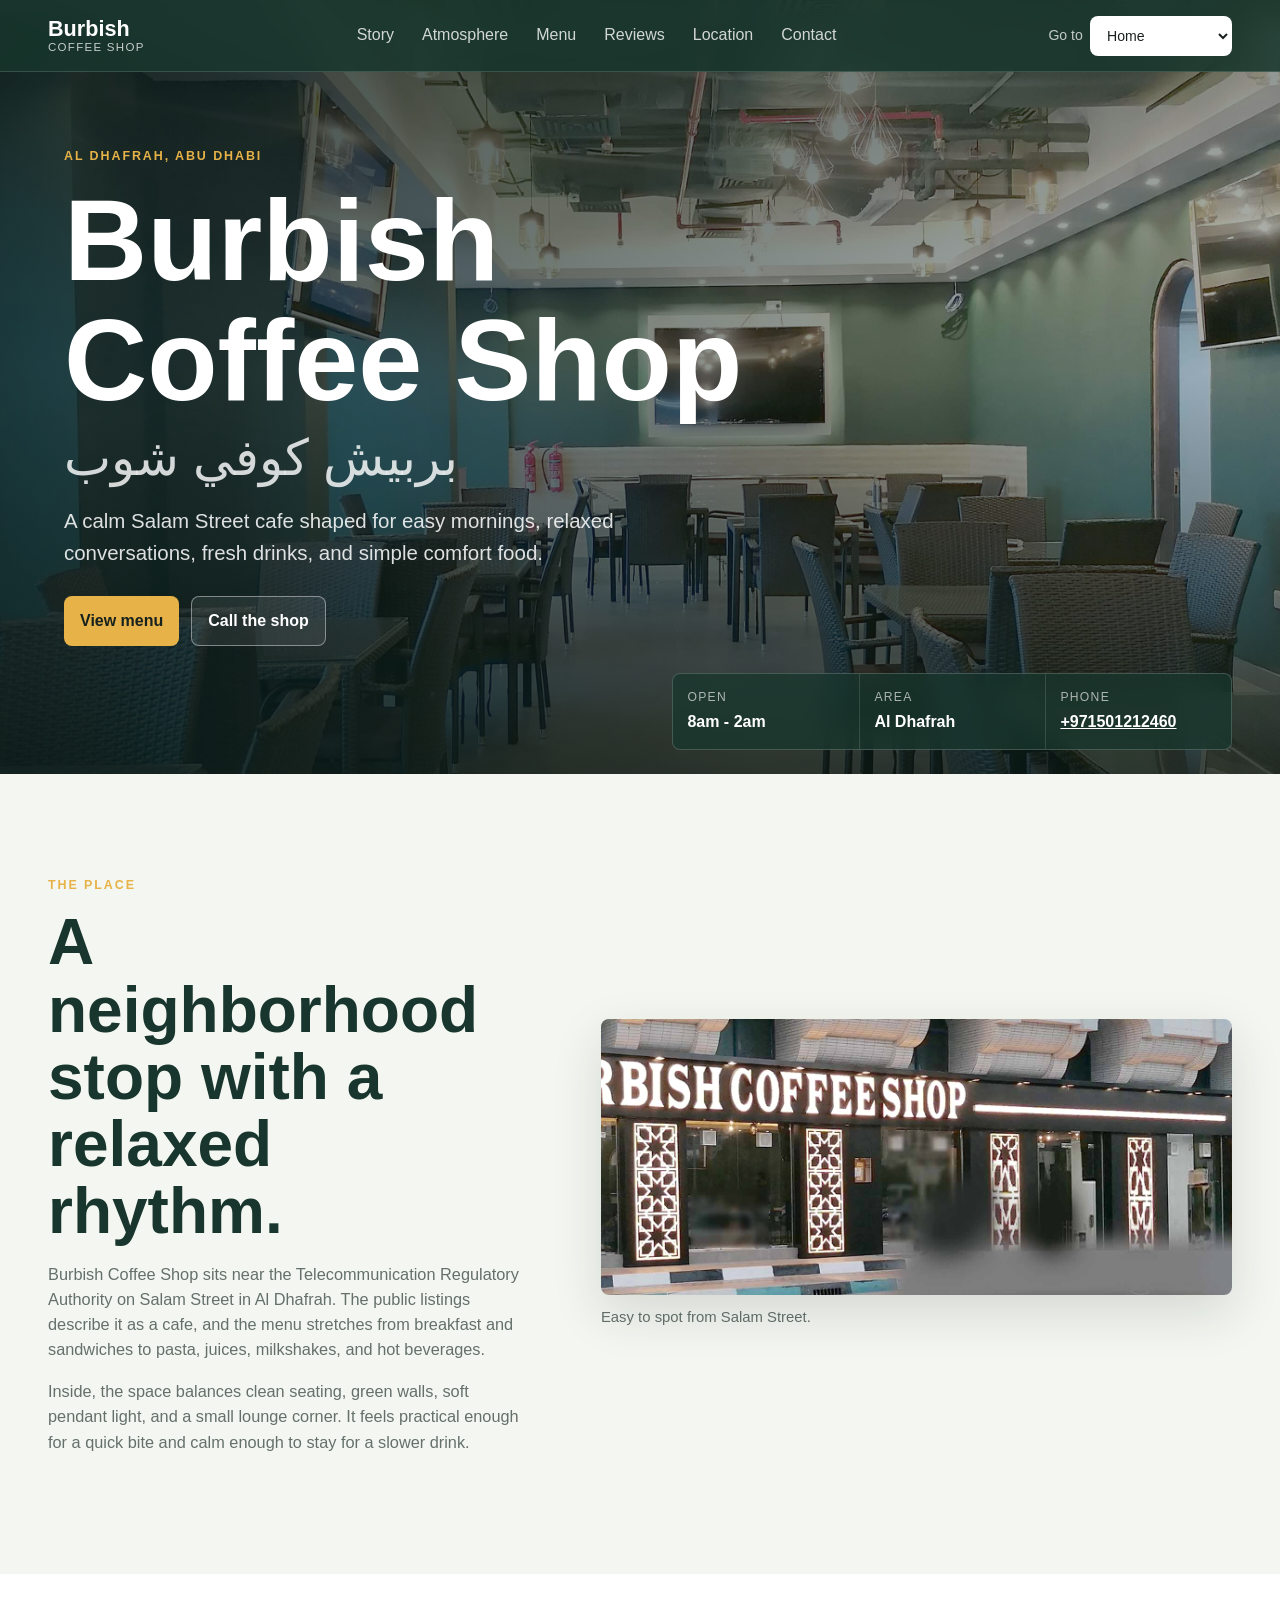
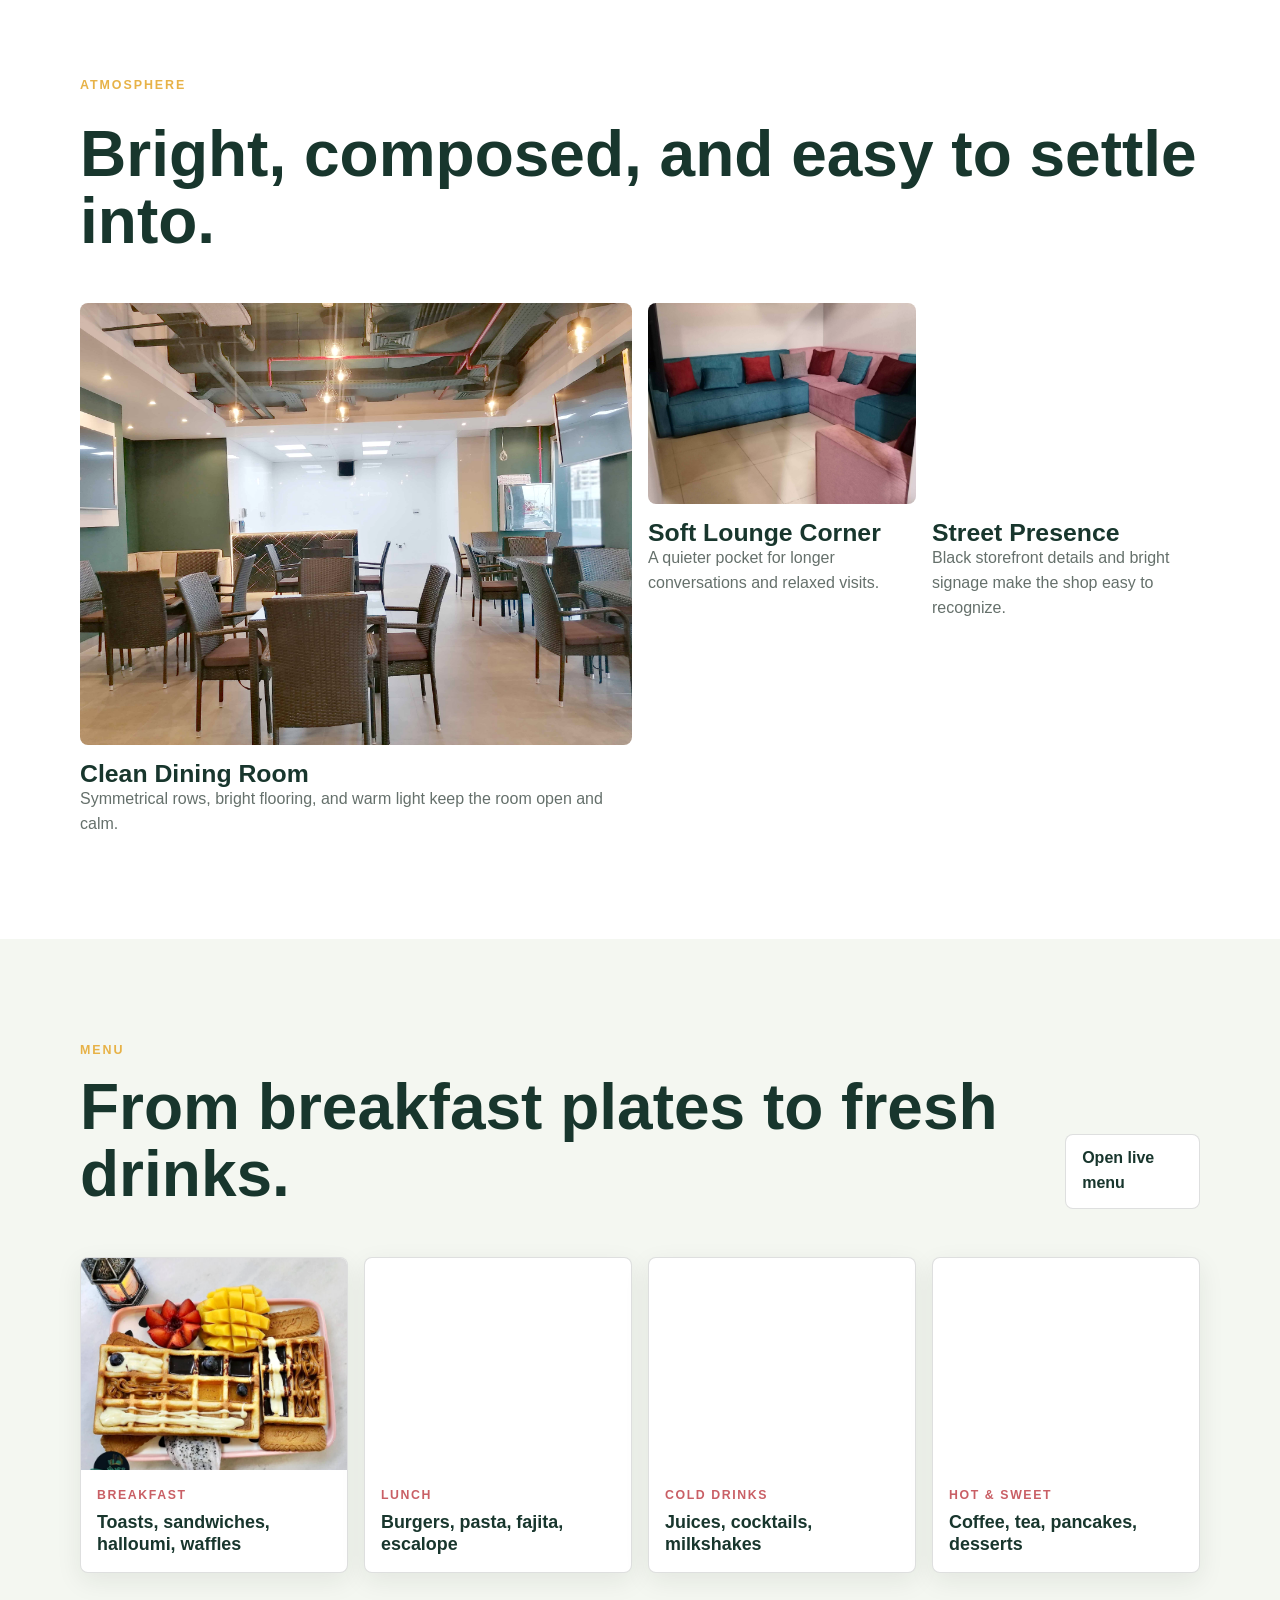
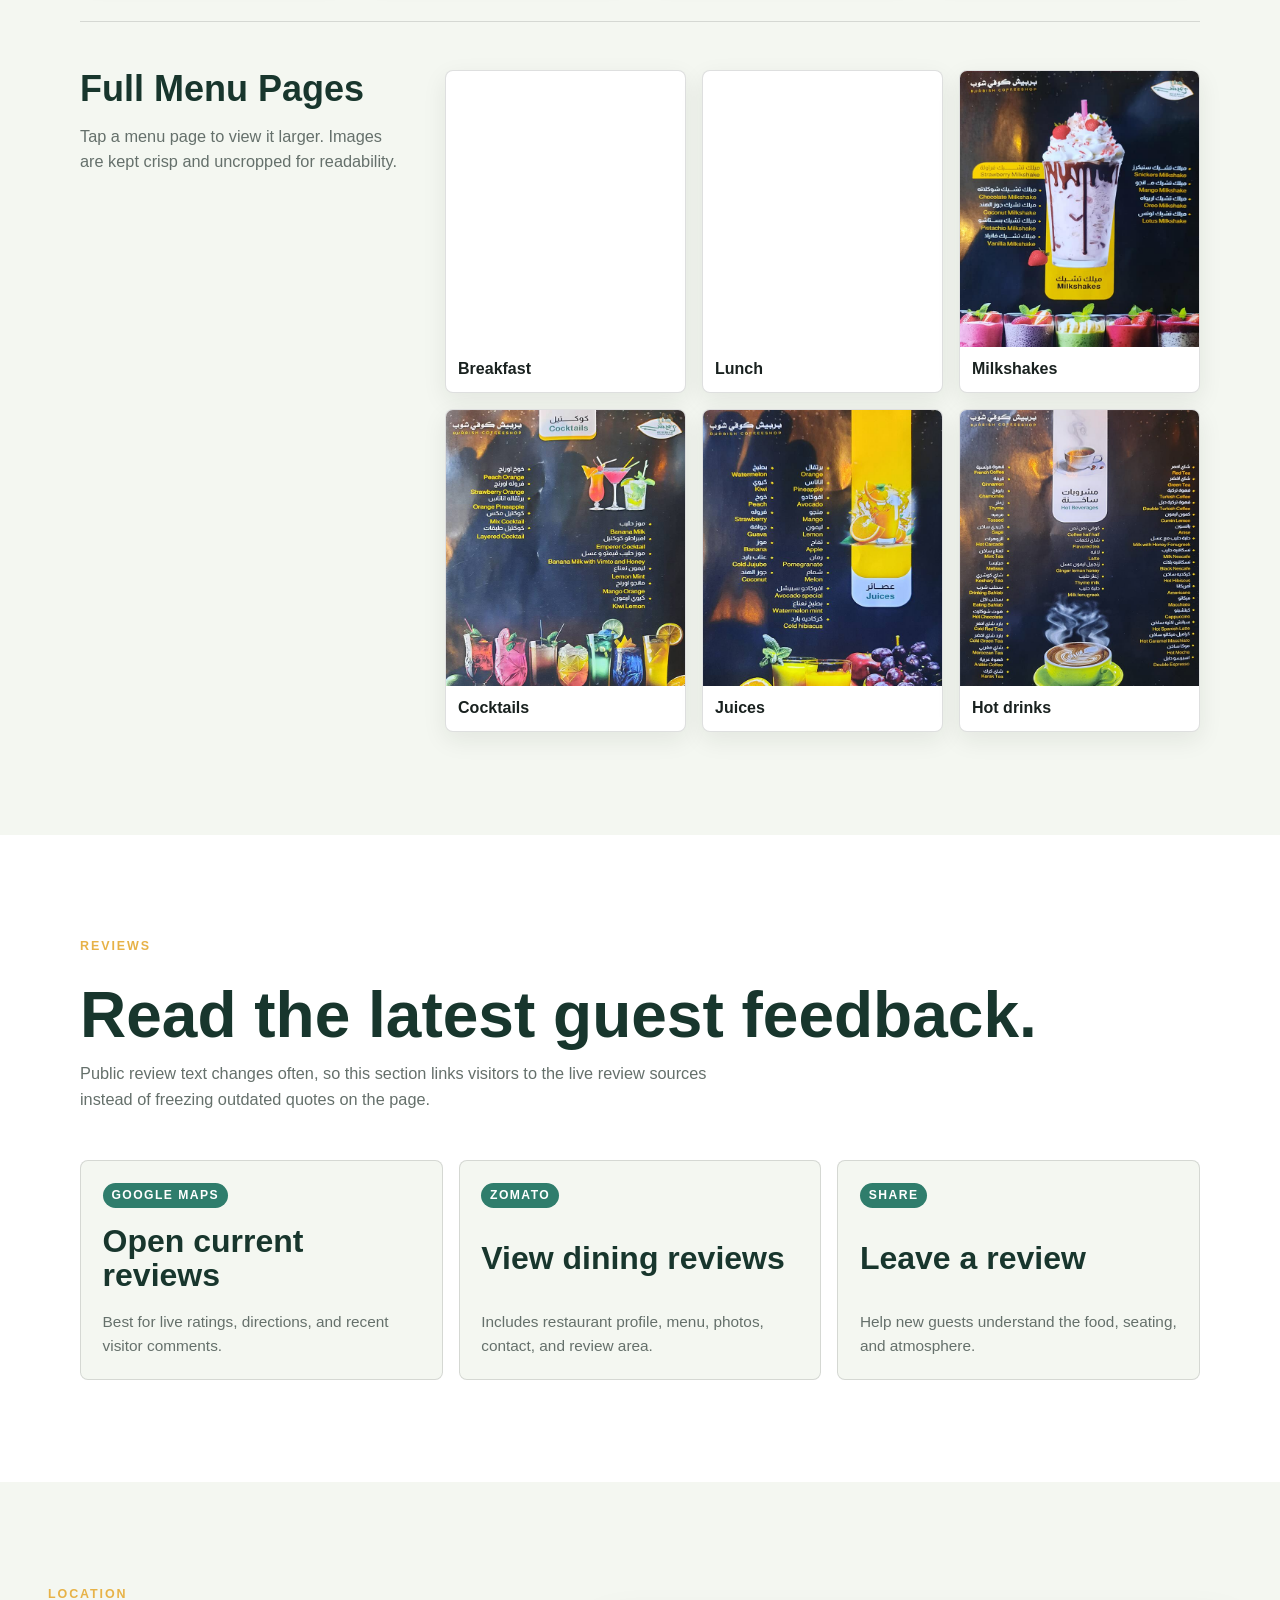
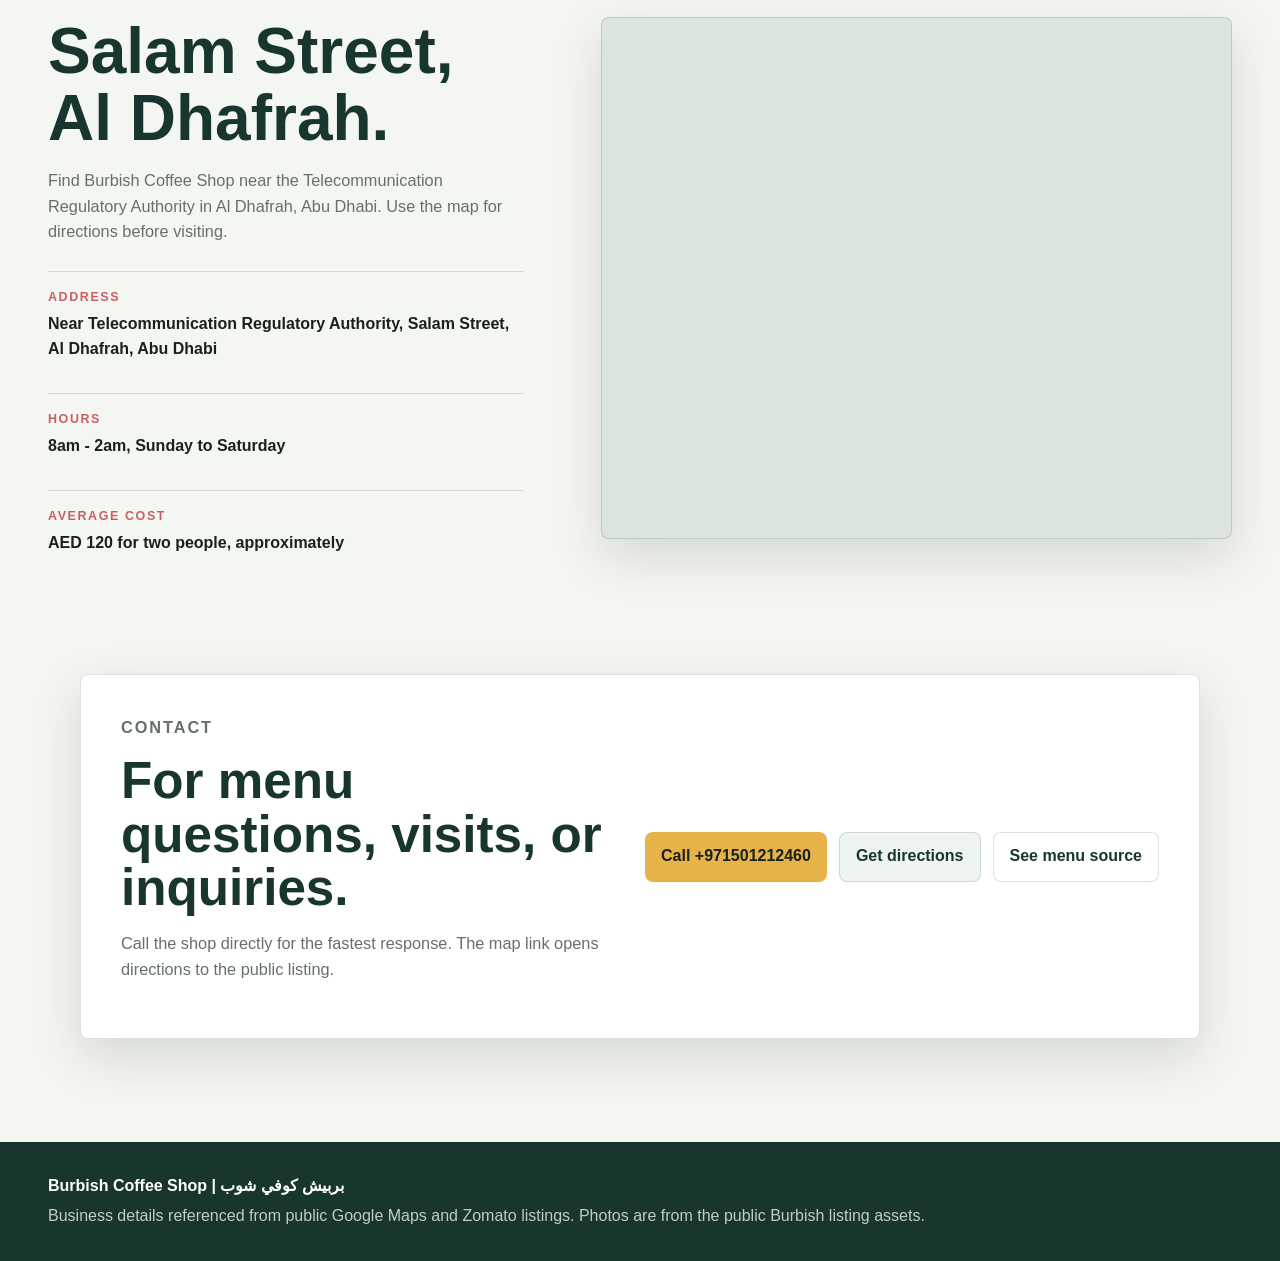
==== index.html @ aec307bf "test1" ====
<!doctype html>
<html lang="en">
  <head>
    <meta charset="utf-8">
    <meta name="viewport" content="width=device-width, initial-scale=1">
    <title>Burbish Coffee Shop | بربيش كوفي شوب</title>
    <meta
      name="description"
      content="Burbish Coffee Shop in Al Dhafrah, Abu Dhabi: calm seating, breakfast, lunch, fresh juices, milkshakes, hot drinks, location, contact, and full menu."
    >
    <meta name="theme-color" content="#18362d">
    <link rel="stylesheet" href="styles.css">
    <script defer src="script.js"></script>
    <script type="application/ld+json">
      {
        "@context": "https://schema.org",
        "@type": "Restaurant",
        "name": "Burbish Coffee Shop",
        "alternateName": "بربيش كوفي شوب",
        "telephone": "+971501212460",
        "address": {
          "@type": "PostalAddress",
          "streetAddress": "Near Telecommunication Regulatory Authority, Salam Street, Al Dhafrah",
          "addressLocality": "Abu Dhabi",
          "addressCountry": "AE"
        },
        "geo": {
          "@type": "GeoCoordinates",
          "latitude": 24.4849389,
          "longitude": 54.3823427
        },
        "servesCuisine": ["Cafe", "Breakfast", "Sandwiches", "Hot beverages", "Juices"],
        "openingHours": "Mo-Su 08:00-02:00",
        "priceRange": "AED 120 for two people"
      }
    </script>
  </head>
  <body>
    <a class="skip-link" href="#main">Skip to content</a>

    <nav class="site-nav" aria-label="Primary navigation">
      <a class="brand-mark" href="#home" aria-label="Burbish Coffee Shop home">
        <span>Burbish</span>
        <small>Coffee Shop</small>
      </a>

      <div class="nav-links" aria-label="Section links">
        <a href="#story">Story</a>
        <a href="#atmosphere">Atmosphere</a>
        <a href="#menu">Menu</a>
        <a href="#reviews">Reviews</a>
        <a href="#location">Location</a>
        <a href="#contact">Contact</a>
      </div>

      <label class="jump-control">
        <span>Go to</span>
        <select id="sectionSelect" aria-label="Jump to website section">
          <option value="#home">Home</option>
          <option value="#story">Story</option>
          <option value="#atmosphere">Atmosphere</option>
          <option value="#menu">Menu</option>
          <option value="#reviews">Reviews</option>
          <option value="#location">Location</option>
          <option value="#contact">Contact</option>
        </select>
      </label>
    </nav>

    <header class="hero section" id="home">
      <img
        class="hero-image"
        src="assets/images/gallery-01.jpg"
        alt="Burbish Coffee Shop dining room with green walls, warm lights, and neatly arranged seating"
      >
      <div class="hero-shade" aria-hidden="true"></div>
      <div class="hero-content">
        <p class="eyebrow">Al Dhafrah, Abu Dhabi</p>
        <h1>Burbish Coffee Shop <span>بربيش كوفي شوب</span></h1>
        <p>
          A calm Salam Street cafe shaped for easy mornings, relaxed conversations,
          fresh drinks, and simple comfort food.
        </p>
        <div class="hero-actions">
          <a class="button primary" href="#menu">View menu</a>
          <a class="button secondary" href="tel:+971501212460">Call the shop</a>
        </div>
      </div>
      <dl class="hero-facts" aria-label="Quick business details">
        <div>
          <dt>Open</dt>
          <dd>8am - 2am</dd>
        </div>
        <div>
          <dt>Area</dt>
          <dd>Al Dhafrah</dd>
        </div>
        <div>
          <dt>Phone</dt>
          <dd><a href="tel:+971501212460">+971501212460</a></dd>
        </div>
      </dl>
    </header>

    <main id="main">
      <section class="section story-section" id="story">
        <div class="section-copy">
          <p class="eyebrow">The Place</p>
          <h2>A neighborhood stop with a relaxed rhythm.</h2>
          <p>
            Burbish Coffee Shop sits near the Telecommunication Regulatory Authority
            on Salam Street in Al Dhafrah. The public listings describe it as a cafe,
            and the menu stretches from breakfast and sandwiches to pasta, juices,
            milkshakes, and hot beverages.
          </p>
          <p>
            Inside, the space balances clean seating, green walls, soft pendant light,
            and a small lounge corner. It feels practical enough for a quick bite and
            calm enough to stay for a slower drink.
          </p>
        </div>
        <figure class="feature-photo">
          <img
            src="assets/images/gallery-09.jpg"
            alt="Exterior signage for Burbish Coffee Shop in Abu Dhabi"
            loading="lazy"
            decoding="async"
          >
          <figcaption>Easy to spot from Salam Street.</figcaption>
        </figure>
      </section>

      <section class="section atmosphere-section" id="atmosphere">
        <div class="section-intro">
          <p class="eyebrow">Atmosphere</p>
          <h2>Bright, composed, and easy to settle into.</h2>
        </div>

        <div class="atmosphere-grid">
          <article class="atmosphere-tile large">
            <img
              src="assets/images/gallery-03.jpg"
              alt="Wide interior view of Burbish Coffee Shop seating and pendant lighting"
              loading="lazy"
              decoding="async"
            >
            <div>
              <h3>Clean Dining Room</h3>
              <p>Symmetrical rows, bright flooring, and warm light keep the room open and calm.</p>
            </div>
          </article>
          <article class="atmosphere-tile">
            <img
              src="assets/images/gallery-04.jpg"
              alt="Colorful lounge seating at Burbish Coffee Shop"
              loading="lazy"
              decoding="async"
            >
            <div>
              <h3>Soft Lounge Corner</h3>
              <p>A quieter pocket for longer conversations and relaxed visits.</p>
            </div>
          </article>
          <article class="atmosphere-tile">
            <img
              src="assets/images/gallery-10.jpg"
              alt="Burbish Coffee Shop exterior during the day"
              loading="lazy"
              decoding="async"
            >
            <div>
              <h3>Street Presence</h3>
              <p>Black storefront details and bright signage make the shop easy to recognize.</p>
            </div>
          </article>
        </div>
      </section>

      <section class="section menu-section" id="menu">
        <div class="section-intro menu-intro">
          <div>
            <p class="eyebrow">Menu</p>
            <h2>From breakfast plates to fresh drinks.</h2>
          </div>
          <a class="text-link" href="https://www.zomato.com/abudhabi/burbish-coffee-shop-al-dhafrah/menu" target="_blank" rel="noreferrer">
            Open live menu
          </a>
        </div>

        <div class="menu-categories">
          <article class="menu-card">
            <img src="assets/images/gallery-05.jpg" alt="Waffle plate with fruit and sauces" loading="lazy" decoding="async">
            <div>
              <p class="menu-label">Breakfast</p>
              <h3>Toasts, sandwiches, halloumi, waffles</h3>
            </div>
          </article>
          <article class="menu-card">
            <img src="assets/images/gallery-02.jpg" alt="Hot skillet meal served with bread" loading="lazy" decoding="async">
            <div>
              <p class="menu-label">Lunch</p>
              <h3>Burgers, pasta, fajita, escalope</h3>
            </div>
          </article>
          <article class="menu-card">
            <img src="assets/images/gallery-07.jpg" alt="Colorful fruit cocktails with mint and lime" loading="lazy" decoding="async">
            <div>
              <p class="menu-label">Cold Drinks</p>
              <h3>Juices, cocktails, milkshakes</h3>
            </div>
          </article>
          <article class="menu-card">
            <img src="assets/images/gallery-06.jpg" alt="Passion fruit drink with ice" loading="lazy" decoding="async">
            <div>
              <p class="menu-label">Hot & Sweet</p>
              <h3>Coffee, tea, pancakes, desserts</h3>
            </div>
          </article>
        </div>

        <div class="full-menu">
          <div class="full-menu-copy">
            <h3>Full Menu Pages</h3>
            <p>Tap a menu page to view it larger. Images are kept crisp and uncropped for readability.</p>
          </div>
          <div class="menu-page-grid" aria-label="Full menu image pages">
            <button class="menu-page" type="button" data-menu-image="assets/images/menu-01.jpg" data-menu-title="Breakfast menu">
              <img src="assets/images/menu-01.jpg" alt="Burbish breakfast menu page" loading="lazy" decoding="async">
              <span>Breakfast</span>
            </button>
            <button class="menu-page" type="button" data-menu-image="assets/images/menu-02.jpg" data-menu-title="Lunch menu">
              <img src="assets/images/menu-02.jpg" alt="Burbish lunch menu page" loading="lazy" decoding="async">
              <span>Lunch</span>
            </button>
            <button class="menu-page" type="button" data-menu-image="assets/images/menu-03.jpg" data-menu-title="Milkshakes menu">
              <img src="assets/images/menu-03.jpg" alt="Burbish milkshakes menu page" loading="lazy" decoding="async">
              <span>Milkshakes</span>
            </button>
            <button class="menu-page" type="button" data-menu-image="assets/images/menu-04.jpg" data-menu-title="Cocktails menu">
              <img src="assets/images/menu-04.jpg" alt="Burbish cocktails menu page" loading="lazy" decoding="async">
              <span>Cocktails</span>
            </button>
            <button class="menu-page" type="button" data-menu-image="assets/images/menu-05.jpg" data-menu-title="Juices menu">
              <img src="assets/images/menu-05.jpg" alt="Burbish juices menu page" loading="lazy" decoding="async">
              <span>Juices</span>
            </button>
            <button class="menu-page" type="button" data-menu-image="assets/images/menu-06.jpg" data-menu-title="Hot beverages menu">
              <img src="assets/images/menu-06.jpg" alt="Burbish hot beverages menu page" loading="lazy" decoding="async">
              <span>Hot drinks</span>
            </button>
          </div>
        </div>
      </section>

      <section class="section reviews-section" id="reviews">
        <div class="section-intro">
          <p class="eyebrow">Reviews</p>
          <h2>Read the latest guest feedback.</h2>
          <p>
            Public review text changes often, so this section links visitors to the live
            review sources instead of freezing outdated quotes on the page.
          </p>
        </div>
        <div class="review-grid">
          <a class="review-card" href="https://www.google.com/maps/place/Burbish+coffee+shop+%D8%A8%D8%B1%D8%A8%D9%8A%D8%B4+%D9%83%D9%88%D9%81%D9%8A+%D8%B4%D9%88%D8%A8/@24.4850155,54.3824522,17z/data=!4m15!1m8!3m7!1s0x3e5e67e303123edb:0x273dbb9c3ecbc24f!2zQnVyYmlzaCBjb2ZmZWUgc2hvcCDYqNix2KjZiti0INmD2YjZgdmKINi02YjYqA!8m2!3d24.4849389!4d54.3823427!10e5!16s%2Fg%2F11sbr35pnj!3m5!1s0x3e5e67e303123edb:0x273dbb9c3ecbc24f!8m2!3d24.4849389!4d54.3823427!16s%2Fg%2F11sbr35pnj?entry=ttu" target="_blank" rel="noreferrer">
            <span>Google Maps</span>
            <strong>Open current reviews</strong>
            <small>Best for live ratings, directions, and recent visitor comments.</small>
          </a>
          <a class="review-card" href="https://www.zomato.com/abudhabi/burbish-coffee-shop-al-dhafrah/reviews" target="_blank" rel="noreferrer">
            <span>Zomato</span>
            <strong>View dining reviews</strong>
            <small>Includes restaurant profile, menu, photos, contact, and review area.</small>
          </a>
          <a class="review-card" href="https://www.google.com/maps/search/?api=1&amp;query=24.4849389,54.3823427" target="_blank" rel="noreferrer">
            <span>Share</span>
            <strong>Leave a review</strong>
            <small>Help new guests understand the food, seating, and atmosphere.</small>
          </a>
        </div>
      </section>

      <section class="section location-section" id="location">
        <div class="section-copy">
          <p class="eyebrow">Location</p>
          <h2>Salam Street, Al Dhafrah.</h2>
          <p>
            Find Burbish Coffee Shop near the Telecommunication Regulatory Authority
            in Al Dhafrah, Abu Dhabi. Use the map for directions before visiting.
          </p>
          <dl class="info-list">
            <div>
              <dt>Address</dt>
              <dd>Near Telecommunication Regulatory Authority, Salam Street, Al Dhafrah, Abu Dhabi</dd>
            </div>
            <div>
              <dt>Hours</dt>
              <dd>8am - 2am, Sunday to Saturday</dd>
            </div>
            <div>
              <dt>Average cost</dt>
              <dd>AED 120 for two people, approximately</dd>
            </div>
          </dl>
        </div>
        <div class="map-wrap">
          <iframe
            title="Map to Burbish Coffee Shop"
            loading="lazy"
            referrerpolicy="no-referrer-when-downgrade"
            src="https://www.google.com/maps?q=24.4849389,54.3823427&amp;z=17&amp;output=embed">
          </iframe>
        </div>
      </section>

      <section class="section contact-section" id="contact">
        <div class="contact-panel">
          <div>
            <p class="eyebrow">Contact</p>
            <h2>For menu questions, visits, or inquiries.</h2>
            <p>
              Call the shop directly for the fastest response. The map link opens
              directions to the public listing.
            </p>
          </div>
          <div class="contact-actions" aria-label="Contact actions">
            <a class="button primary" href="tel:+971501212460">Call +971501212460</a>
            <a class="button secondary" href="https://www.google.com/maps/search/?api=1&amp;query=24.4849389,54.3823427" target="_blank" rel="noreferrer">Get directions</a>
            <a class="button ghost" href="https://www.zomato.com/abudhabi/burbish-coffee-shop-al-dhafrah/menu" target="_blank" rel="noreferrer">See menu source</a>
          </div>
        </div>
      </section>
    </main>

    <footer class="site-footer">
      <p>Burbish Coffee Shop | بربيش كوفي شوب</p>
      <p>
        Business details referenced from public Google Maps and Zomato listings.
        Photos are from the public Burbish listing assets.
      </p>
    </footer>

    <dialog class="menu-dialog" id="menuDialog" aria-labelledby="menuDialogTitle">
      <div class="dialog-toolbar">
        <h2 id="menuDialogTitle">Menu page</h2>
        <button class="dialog-close" type="button" aria-label="Close menu viewer">Close</button>
      </div>
      <img id="dialogImage" src="" alt="">
    </dialog>
  </body>
</html>
---- styles.css ----
:root {
  --ink: #19211f;
  --muted: #65706b;
  --paper: #f4f7f1;
  --surface: #ffffff;
  --deep-green: #18362d;
  --leaf: #2f7d6c;
  --rose: #c95f65;
  --gold: #e7b247;
  --line: rgba(25, 33, 31, 0.14);
  --shadow: 0 18px 50px rgba(25, 33, 31, 0.14);
  --radius: 8px;
}

* {
  box-sizing: border-box;
}

html {
  scroll-behavior: smooth;
}

body {
  margin: 0;
  color: var(--ink);
  background: var(--paper);
  font-family: "Segoe UI", Arial, sans-serif;
  line-height: 1.55;
}

img {
  display: block;
  max-width: 100%;
}

a {
  color: inherit;
}

button,
select {
  font: inherit;
}

.skip-link {
  position: fixed;
  top: 0.75rem;
  left: 0.75rem;
  z-index: 50;
  transform: translateY(-160%);
  background: var(--surface);
  color: var(--ink);
  padding: 0.55rem 0.85rem;
  border: 1px solid var(--line);
  border-radius: var(--radius);
}

.skip-link:focus {
  transform: translateY(0);
}

.site-nav {
  position: fixed;
  inset: 0 0 auto 0;
  z-index: 30;
  min-height: 72px;
  display: grid;
  grid-template-columns: auto 1fr auto;
  gap: 1rem;
  align-items: center;
  padding: 0.75rem clamp(1rem, 4vw, 3rem);
  color: #fff;
  background: rgba(24, 54, 45, 0.86);
  border-bottom: 1px solid rgba(255, 255, 255, 0.14);
  backdrop-filter: blur(14px);
}

.brand-mark {
  display: inline-grid;
  gap: 0;
  text-decoration: none;
  line-height: 1;
}

.brand-mark span {
  font-size: clamp(1.05rem, 2vw, 1.35rem);
  font-weight: 750;
  letter-spacing: 0;
}

.brand-mark small {
  margin-top: 0.18rem;
  color: rgba(255, 255, 255, 0.76);
  font-size: 0.72rem;
  text-transform: uppercase;
  letter-spacing: 0.08rem;
}

.nav-links {
  justify-self: center;
  display: flex;
  flex-wrap: wrap;
  justify-content: center;
  gap: 0.25rem;
}

.nav-links a {
  min-height: 40px;
  display: inline-flex;
  align-items: center;
  padding: 0 0.75rem;
  border-radius: var(--radius);
  color: rgba(255, 255, 255, 0.8);
  text-decoration: none;
}

.nav-links a:hover,
.nav-links a.is-active {
  color: #fff;
  background: rgba(255, 255, 255, 0.12);
}

.jump-control {
  display: inline-flex;
  align-items: center;
  gap: 0.45rem;
  color: rgba(255, 255, 255, 0.74);
  font-size: 0.88rem;
}

.jump-control select {
  min-height: 40px;
  max-width: 11rem;
  color: var(--ink);
  background: #fff;
  border: 1px solid rgba(255, 255, 255, 0.28);
  border-radius: var(--radius);
  padding: 0 2rem 0 0.75rem;
}

.section {
  scroll-margin-top: 84px;
}

.hero {
  position: relative;
  min-height: min(840px, 86svh);
  display: grid;
  align-items: end;
  overflow: hidden;
  color: #fff;
  background: var(--deep-green);
}

.hero-image {
  position: absolute;
  inset: 0;
  width: 100%;
  height: 100%;
  object-fit: cover;
  object-position: center 45%;
  filter: saturate(1.04) contrast(1.03);
}

.hero-shade {
  position: absolute;
  inset: 0;
  background:
    linear-gradient(90deg, rgba(10, 25, 21, 0.76) 0%, rgba(10, 25, 21, 0.46) 48%, rgba(10, 25, 21, 0.18) 100%),
    linear-gradient(180deg, rgba(10, 25, 21, 0.38) 0%, rgba(10, 25, 21, 0.1) 48%, rgba(10, 25, 21, 0.72) 100%);
}

.hero-content {
  position: relative;
  width: min(820px, 92vw);
  padding: 8rem clamp(1rem, 5vw, 4rem) 8rem;
}

.eyebrow {
  margin: 0 0 0.85rem;
  color: var(--gold);
  font-size: 0.78rem;
  font-weight: 750;
  text-transform: uppercase;
  letter-spacing: 0.12rem;
}

.hero h1,
.section h2,
.section h3,
.menu-dialog h2 {
  margin: 0;
  line-height: 1.05;
  letter-spacing: 0;
}

.hero h1 {
  max-width: 760px;
  font-size: clamp(3.2rem, 9vw, 7.6rem);
  font-weight: 800;
}

.hero h1 span {
  display: block;
  margin-top: 0.65rem;
  color: rgba(255, 255, 255, 0.82);
  font-size: clamp(1.55rem, 4.5vw, 3.1rem);
  font-weight: 500;
}

.hero-content > p:not(.eyebrow) {
  max-width: 600px;
  margin: 1.35rem 0 0;
  color: rgba(255, 255, 255, 0.86);
  font-size: clamp(1.05rem, 2vw, 1.28rem);
}

.hero-actions,
.contact-actions {
  display: flex;
  flex-wrap: wrap;
  gap: 0.75rem;
  margin-top: 1.7rem;
}

.button,
.text-link {
  min-height: 44px;
  display: inline-flex;
  align-items: center;
  justify-content: center;
  border-radius: var(--radius);
  padding: 0.72rem 1rem;
  text-decoration: none;
  font-weight: 750;
}

.button.primary {
  color: #17211d;
  background: var(--gold);
}

.button.secondary {
  color: #fff;
  border: 1px solid rgba(255, 255, 255, 0.42);
  background: rgba(255, 255, 255, 0.08);
}

.button.ghost {
  color: var(--deep-green);
  border: 1px solid var(--line);
  background: #fff;
}

.text-link {
  color: var(--deep-green);
  border: 1px solid var(--line);
  background: var(--surface);
}

.button:hover,
.text-link:hover,
.menu-page:hover,
.review-card:hover {
  transform: translateY(-1px);
}

.hero-facts {
  position: absolute;
  right: clamp(1rem, 4vw, 3rem);
  bottom: 1.5rem;
  display: grid;
  grid-template-columns: repeat(3, minmax(0, 1fr));
  width: min(560px, calc(100vw - 2rem));
  margin: 0;
  overflow: hidden;
  border: 1px solid rgba(255, 255, 255, 0.18);
  border-radius: var(--radius);
  background: rgba(24, 54, 45, 0.74);
  backdrop-filter: blur(12px);
}

.hero-facts div {
  min-width: 0;
  padding: 0.9rem;
  border-left: 1px solid rgba(255, 255, 255, 0.13);
}

.hero-facts div:first-child {
  border-left: 0;
}

.hero-facts dt {
  color: rgba(255, 255, 255, 0.64);
  font-size: 0.76rem;
  text-transform: uppercase;
  letter-spacing: 0.08rem;
}

.hero-facts dd {
  margin: 0.18rem 0 0;
  overflow-wrap: anywhere;
  font-weight: 750;
}

main {
  overflow: hidden;
}

.story-section,
.location-section,
.contact-section,
.atmosphere-section,
.menu-section,
.reviews-section {
  padding: clamp(4.5rem, 8vw, 7rem) clamp(1rem, 4vw, 3rem);
}

.story-section,
.location-section {
  display: grid;
  grid-template-columns: minmax(0, 0.86fr) minmax(320px, 1.14fr);
  gap: clamp(2rem, 6vw, 5.5rem);
  align-items: center;
}

.section-copy {
  max-width: 640px;
}

.section h2 {
  color: var(--deep-green);
  font-size: clamp(2.25rem, 5vw, 4.5rem);
  font-weight: 780;
}

.section h3 {
  color: var(--deep-green);
  font-size: clamp(1.15rem, 2.4vw, 1.55rem);
}

.section-copy p:not(.eyebrow),
.section-intro p:not(.eyebrow),
.full-menu-copy p,
.contact-panel p {
  color: var(--muted);
  font-size: 1.02rem;
}

.feature-photo {
  margin: 0;
}

.feature-photo img,
.atmosphere-tile img,
.menu-card img {
  width: 100%;
  border-radius: var(--radius);
  object-fit: cover;
  filter: saturate(1.03) contrast(1.03);
}

.feature-photo img {
  aspect-ratio: 16 / 7;
  box-shadow: var(--shadow);
}

.feature-photo figcaption {
  margin-top: 0.7rem;
  color: var(--muted);
  font-size: 0.93rem;
}

.atmosphere-section,
.reviews-section {
  background: #fff;
}

.section-intro,
.menu-intro {
  width: min(1120px, 100%);
  margin: 0 auto clamp(2rem, 4vw, 3rem);
}

.section-intro {
  display: grid;
  gap: 0.75rem;
}

.section-intro p:not(.eyebrow) {
  max-width: 680px;
  margin: 0;
}

.menu-intro {
  display: flex;
  align-items: end;
  justify-content: space-between;
  gap: 1rem;
}

.atmosphere-grid {
  width: min(1120px, 100%);
  margin: 0 auto;
  display: grid;
  grid-template-columns: repeat(4, minmax(0, 1fr));
  gap: 1rem;
}

.atmosphere-tile {
  min-height: 100%;
  display: grid;
  gap: 1rem;
  align-content: start;
}

.atmosphere-tile.large {
  grid-column: span 2;
  grid-row: span 2;
}

.atmosphere-tile img {
  aspect-ratio: 4 / 3;
}

.atmosphere-tile.large img {
  aspect-ratio: 4 / 3.2;
}

.atmosphere-tile p,
.menu-card p,
.menu-card h3,
.review-card small {
  margin: 0;
}

.atmosphere-tile p {
  color: var(--muted);
}

.menu-categories,
.full-menu,
.review-grid {
  width: min(1120px, 100%);
  margin: 0 auto;
}

.menu-categories {
  display: grid;
  grid-template-columns: repeat(4, minmax(0, 1fr));
  gap: 1rem;
}

.menu-card {
  min-width: 0;
  background: #fff;
  border: 1px solid var(--line);
  border-radius: var(--radius);
  overflow: hidden;
  box-shadow: 0 8px 26px rgba(25, 33, 31, 0.08);
}

.menu-card img {
  aspect-ratio: 5 / 4;
  border-radius: 0;
}

.menu-card div {
  padding: 1rem;
}

.menu-label {
  color: var(--rose);
  font-size: 0.77rem;
  font-weight: 800;
  text-transform: uppercase;
  letter-spacing: 0.1rem;
}

.menu-card h3 {
  margin-top: 0.35rem;
  font-size: 1.12rem;
  line-height: 1.25;
}

.full-menu {
  display: grid;
  grid-template-columns: 0.42fr 1fr;
  gap: clamp(1.5rem, 4vw, 3rem);
  align-items: start;
  margin-top: clamp(2rem, 4vw, 3rem);
  padding-top: clamp(2rem, 4vw, 3rem);
  border-top: 1px solid var(--line);
}

.full-menu-copy {
  position: sticky;
  top: 96px;
}

.full-menu-copy h3 {
  font-size: clamp(1.65rem, 3vw, 2.25rem);
}

.menu-page-grid {
  display: grid;
  grid-template-columns: repeat(3, minmax(0, 1fr));
  gap: 1rem;
}

.menu-page {
  width: 100%;
  min-width: 0;
  padding: 0;
  overflow: hidden;
  color: var(--ink);
  text-align: left;
  cursor: pointer;
  background: #fff;
  border: 1px solid var(--line);
  border-radius: var(--radius);
  box-shadow: 0 8px 24px rgba(25, 33, 31, 0.08);
  transition: transform 180ms ease, box-shadow 180ms ease;
}

.menu-page img {
  width: 100%;
  aspect-ratio: 13 / 15;
  object-fit: cover;
  object-position: top;
}

.menu-page span {
  display: block;
  padding: 0.65rem 0.75rem;
  font-weight: 750;
}

.review-grid {
  display: grid;
  grid-template-columns: repeat(3, minmax(0, 1fr));
  gap: 1rem;
}

.review-card {
  min-height: 220px;
  display: grid;
  align-content: space-between;
  gap: 1rem;
  padding: 1.35rem;
  color: var(--ink);
  text-decoration: none;
  background: var(--paper);
  border: 1px solid var(--line);
  border-radius: var(--radius);
  transition: transform 180ms ease, box-shadow 180ms ease;
}

.review-card span {
  width: fit-content;
  padding: 0.22rem 0.55rem;
  color: #fff;
  font-size: 0.76rem;
  font-weight: 800;
  text-transform: uppercase;
  letter-spacing: 0.09rem;
  background: var(--leaf);
  border-radius: 999px;
}

.review-card strong {
  display: block;
  color: var(--deep-green);
  font-size: clamp(1.35rem, 2.6vw, 2rem);
  line-height: 1.05;
}

.review-card small {
  color: var(--muted);
  font-size: 0.96rem;
}

.info-list {
  display: grid;
  gap: 1rem;
  margin: 1.7rem 0 0;
}

.info-list div {
  padding: 1rem 0;
  border-top: 1px solid var(--line);
}

.info-list dt {
  color: var(--rose);
  font-size: 0.78rem;
  font-weight: 800;
  text-transform: uppercase;
  letter-spacing: 0.1rem;
}

.info-list dd {
  margin: 0.25rem 0 0;
  color: var(--ink);
  font-weight: 650;
}

.map-wrap {
  min-height: 520px;
  overflow: hidden;
  background: #dce5dd;
  border: 1px solid var(--line);
  border-radius: var(--radius);
  box-shadow: var(--shadow);
}

.map-wrap iframe {
  display: block;
  width: 100%;
  height: 100%;
  min-height: 520px;
  border: 0;
}

.contact-section {
  padding-top: 0;
}

.contact-panel {
  width: min(1120px, 100%);
  margin: 0 auto;
  display: grid;
  grid-template-columns: 1fr auto;
  gap: 2rem;
  align-items: center;
  padding: clamp(1.4rem, 4vw, 2.5rem);
  color: var(--ink);
  background: #fff;
  border: 1px solid var(--line);
  border-radius: var(--radius);
  box-shadow: var(--shadow);
}

.contact-panel h2 {
  max-width: 720px;
  font-size: clamp(2rem, 4vw, 3.4rem);
}

.contact-actions {
  justify-content: flex-end;
  margin-top: 0;
}

.contact-actions .button.secondary {
  color: var(--deep-green);
  border-color: var(--line);
  background: #eef5f0;
}

.site-footer {
  display: grid;
  gap: 0.35rem;
  padding: 2rem clamp(1rem, 4vw, 3rem);
  color: rgba(255, 255, 255, 0.74);
  background: var(--deep-green);
}

.site-footer p {
  margin: 0;
}

.site-footer p:first-child {
  color: #fff;
  font-weight: 800;
}

.menu-dialog {
  width: min(760px, calc(100vw - 2rem));
  max-height: calc(100svh - 2rem);
  padding: 0;
  overflow: hidden;
  color: var(--ink);
  background: #fff;
  border: 0;
  border-radius: var(--radius);
  box-shadow: 0 24px 80px rgba(0, 0, 0, 0.35);
}

.menu-dialog::backdrop {
  background: rgba(10, 18, 16, 0.72);
}

.dialog-toolbar {
  display: flex;
  justify-content: space-between;
  gap: 1rem;
  align-items: center;
  padding: 0.75rem 1rem;
  border-bottom: 1px solid var(--line);
}

.dialog-toolbar h2 {
  font-size: 1.05rem;
}

.dialog-close {
  min-height: 38px;
  padding: 0 0.8rem;
  color: #fff;
  cursor: pointer;
  background: var(--deep-green);
  border: 0;
  border-radius: var(--radius);
}

.menu-dialog img {
  width: 100%;
  max-height: calc(100svh - 6.5rem);
  object-fit: contain;
  background: #f7f7f4;
}

@media (max-width: 980px) {
  .site-nav {
    grid-template-columns: auto auto;
  }

  .nav-links {
    display: none;
  }

  .jump-control {
    justify-self: end;
  }

  .story-section,
  .location-section,
  .contact-panel,
  .full-menu {
    grid-template-columns: 1fr;
  }

  .full-menu-copy {
    position: static;
  }

  .atmosphere-grid,
  .menu-categories,
  .review-grid {
    grid-template-columns: repeat(2, minmax(0, 1fr));
  }

  .atmosphere-tile.large {
    grid-column: span 2;
  }

  .contact-actions {
    justify-content: flex-start;
  }
}

@media (max-width: 680px) {
  .site-nav {
    min-height: 64px;
    padding: 0.65rem 0.75rem;
  }

  .brand-mark small,
  .jump-control span {
    display: none;
  }

  .jump-control select {
    max-width: 9.6rem;
  }

  .hero {
    min-height: 84svh;
  }

  .hero-content {
    width: 100%;
    padding: 6.4rem 1rem 11.5rem;
  }

  .hero h1 {
    font-size: clamp(2.65rem, 15vw, 4.5rem);
  }

  .hero-facts {
    right: 1rem;
    left: 1rem;
    bottom: 1rem;
    width: auto;
    grid-template-columns: 1fr;
  }

  .hero-facts div {
    border-left: 0;
    border-top: 1px solid rgba(255, 255, 255, 0.13);
  }

  .hero-facts div:first-child {
    border-top: 0;
  }

  .story-section,
  .location-section,
  .contact-section,
  .atmosphere-section,
  .menu-section,
  .reviews-section {
    padding-left: 1rem;
    padding-right: 1rem;
  }

  .menu-intro {
    align-items: start;
    flex-direction: column;
  }

  .atmosphere-grid,
  .menu-categories,
  .review-grid,
  .menu-page-grid {
    grid-template-columns: 1fr;
  }

  .atmosphere-tile.large {
    grid-column: auto;
  }

  .feature-photo img,
  .atmosphere-tile img {
    aspect-ratio: 4 / 3;
  }

  .map-wrap,
  .map-wrap iframe {
    min-height: 380px;
  }

  .contact-actions,
  .hero-actions {
    display: grid;
  }
}
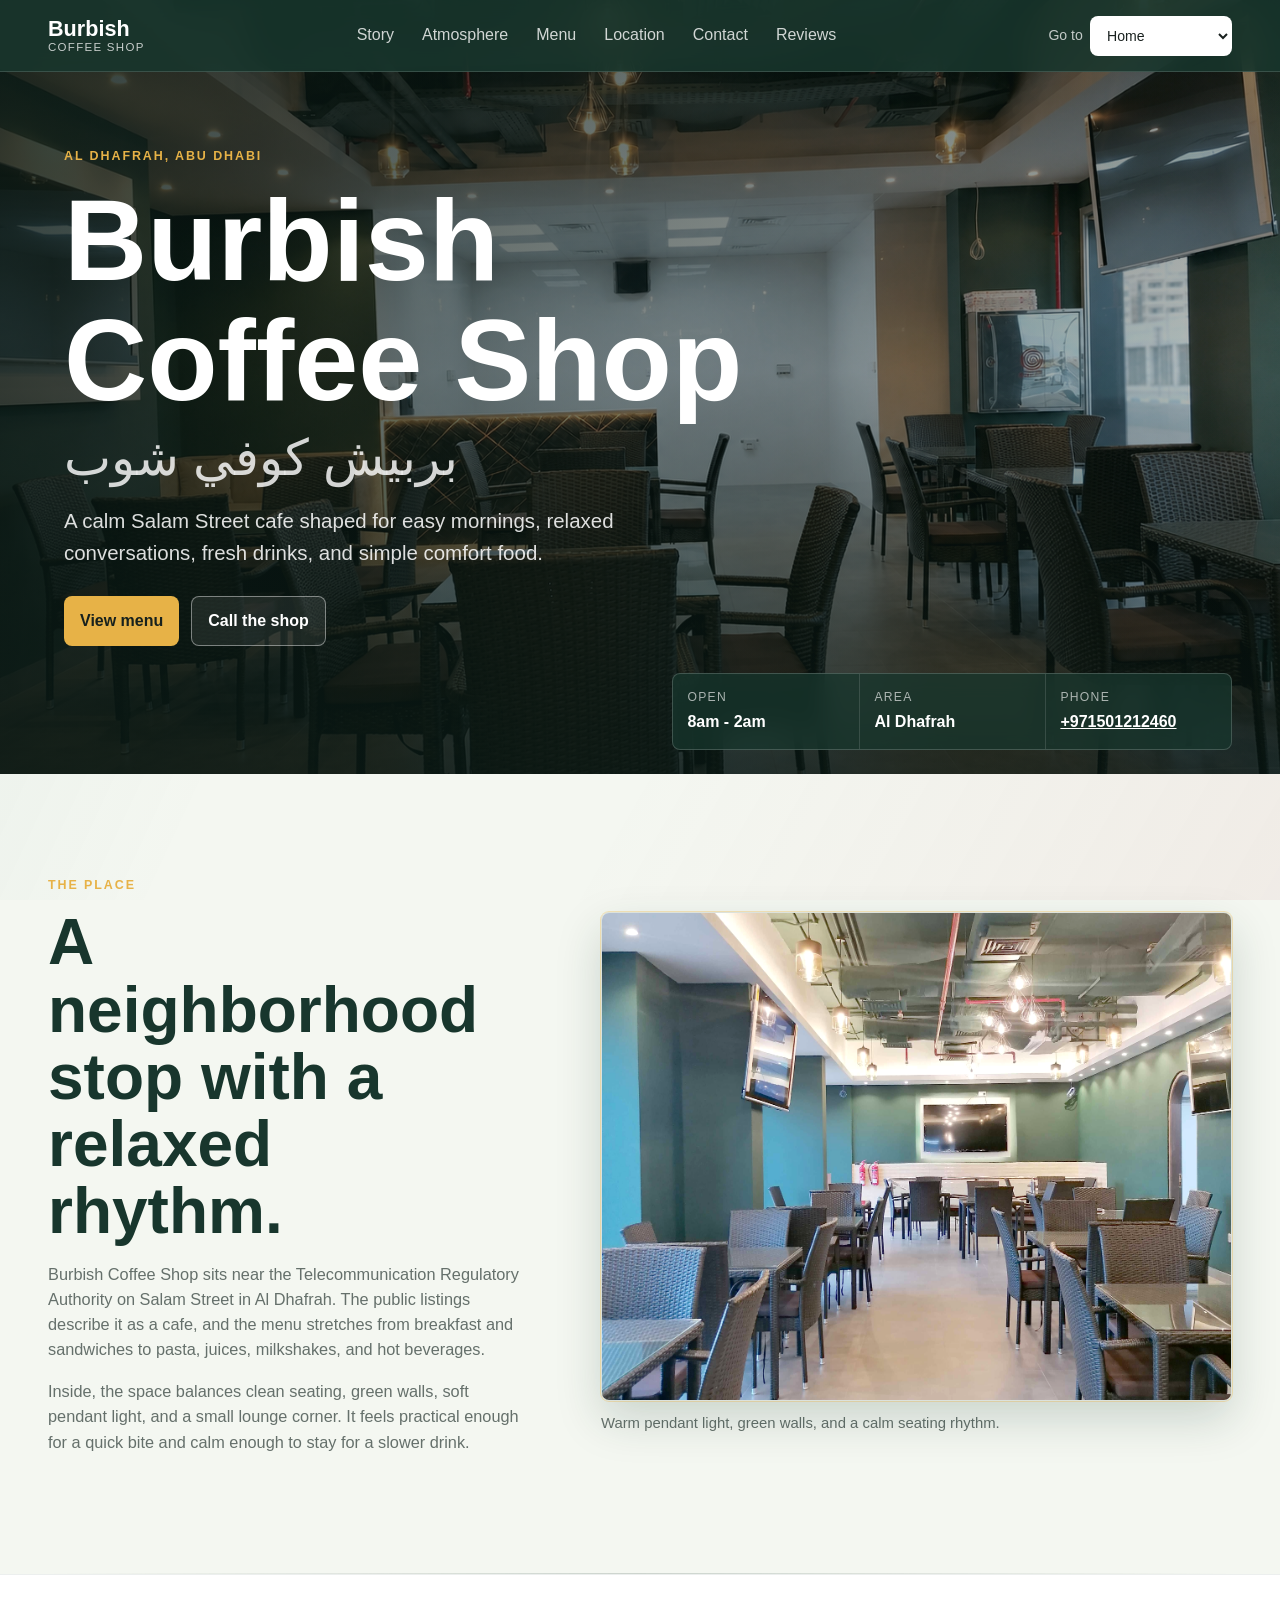
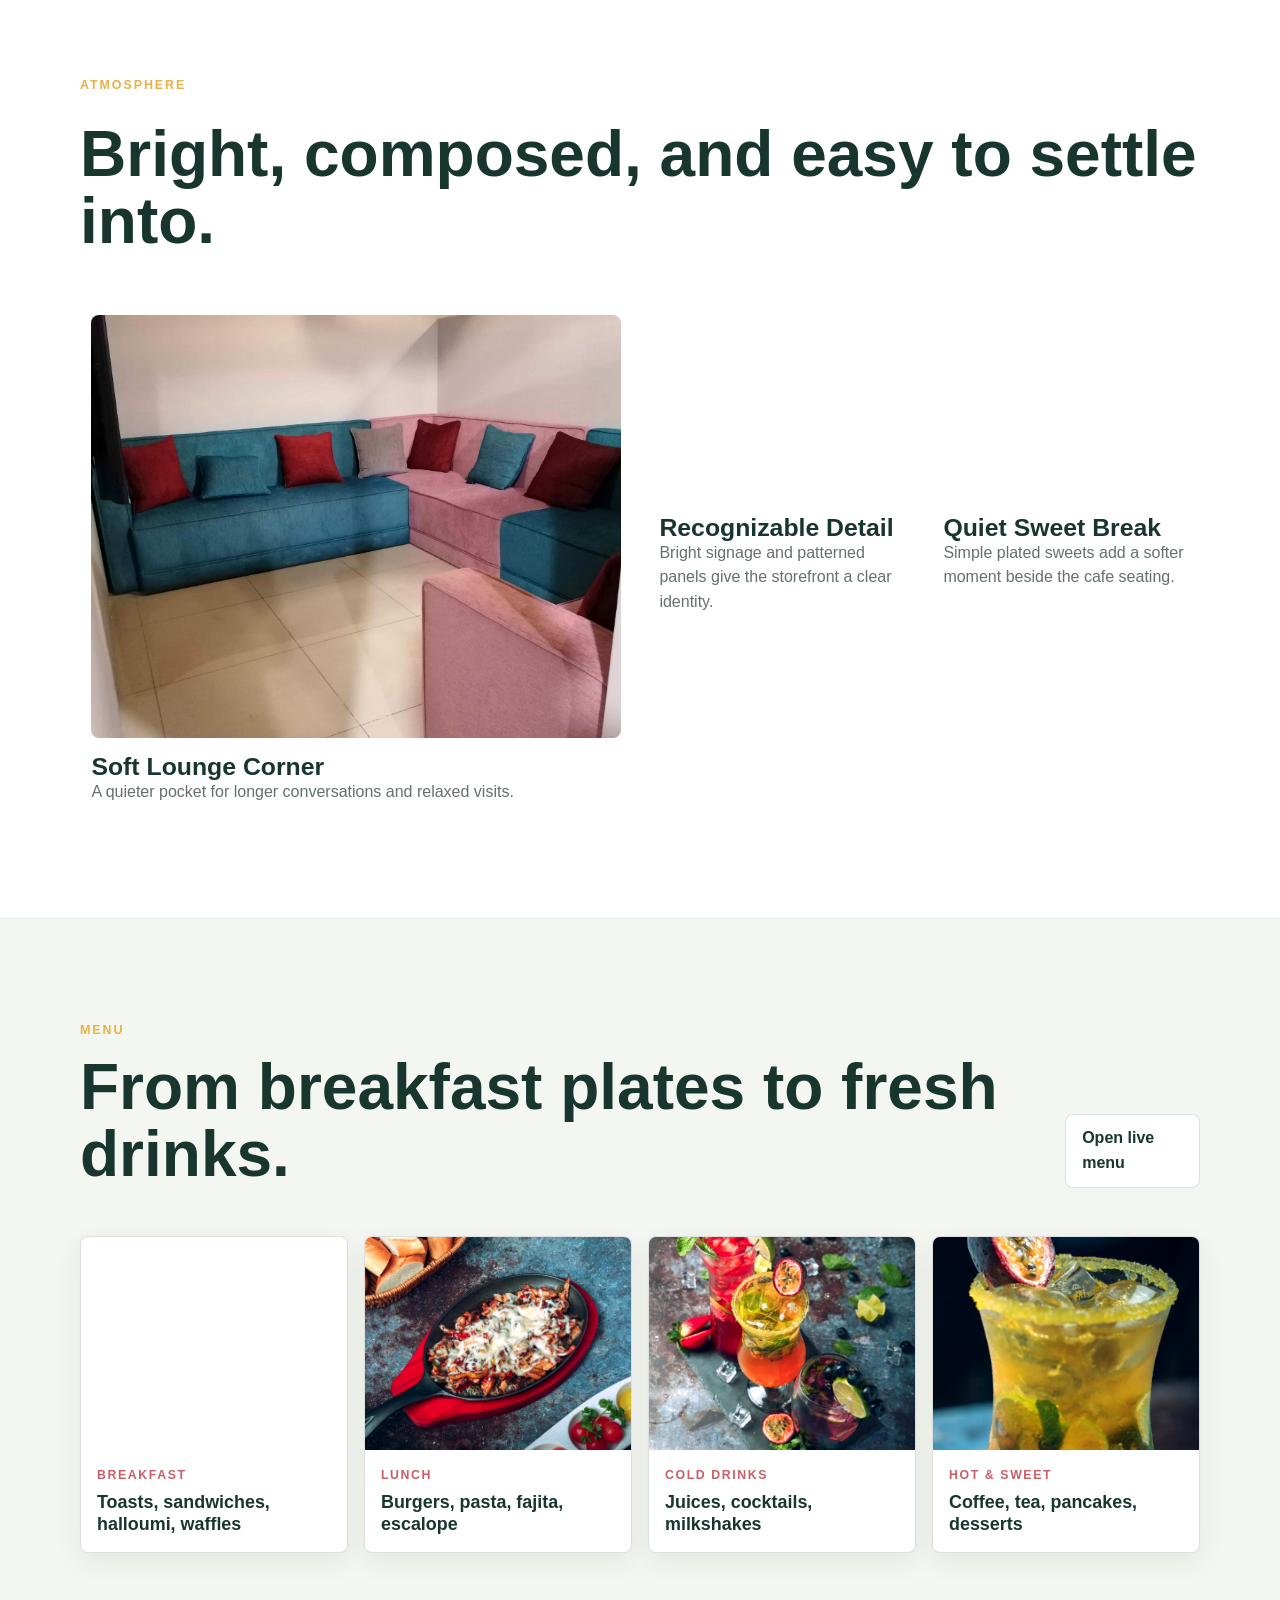
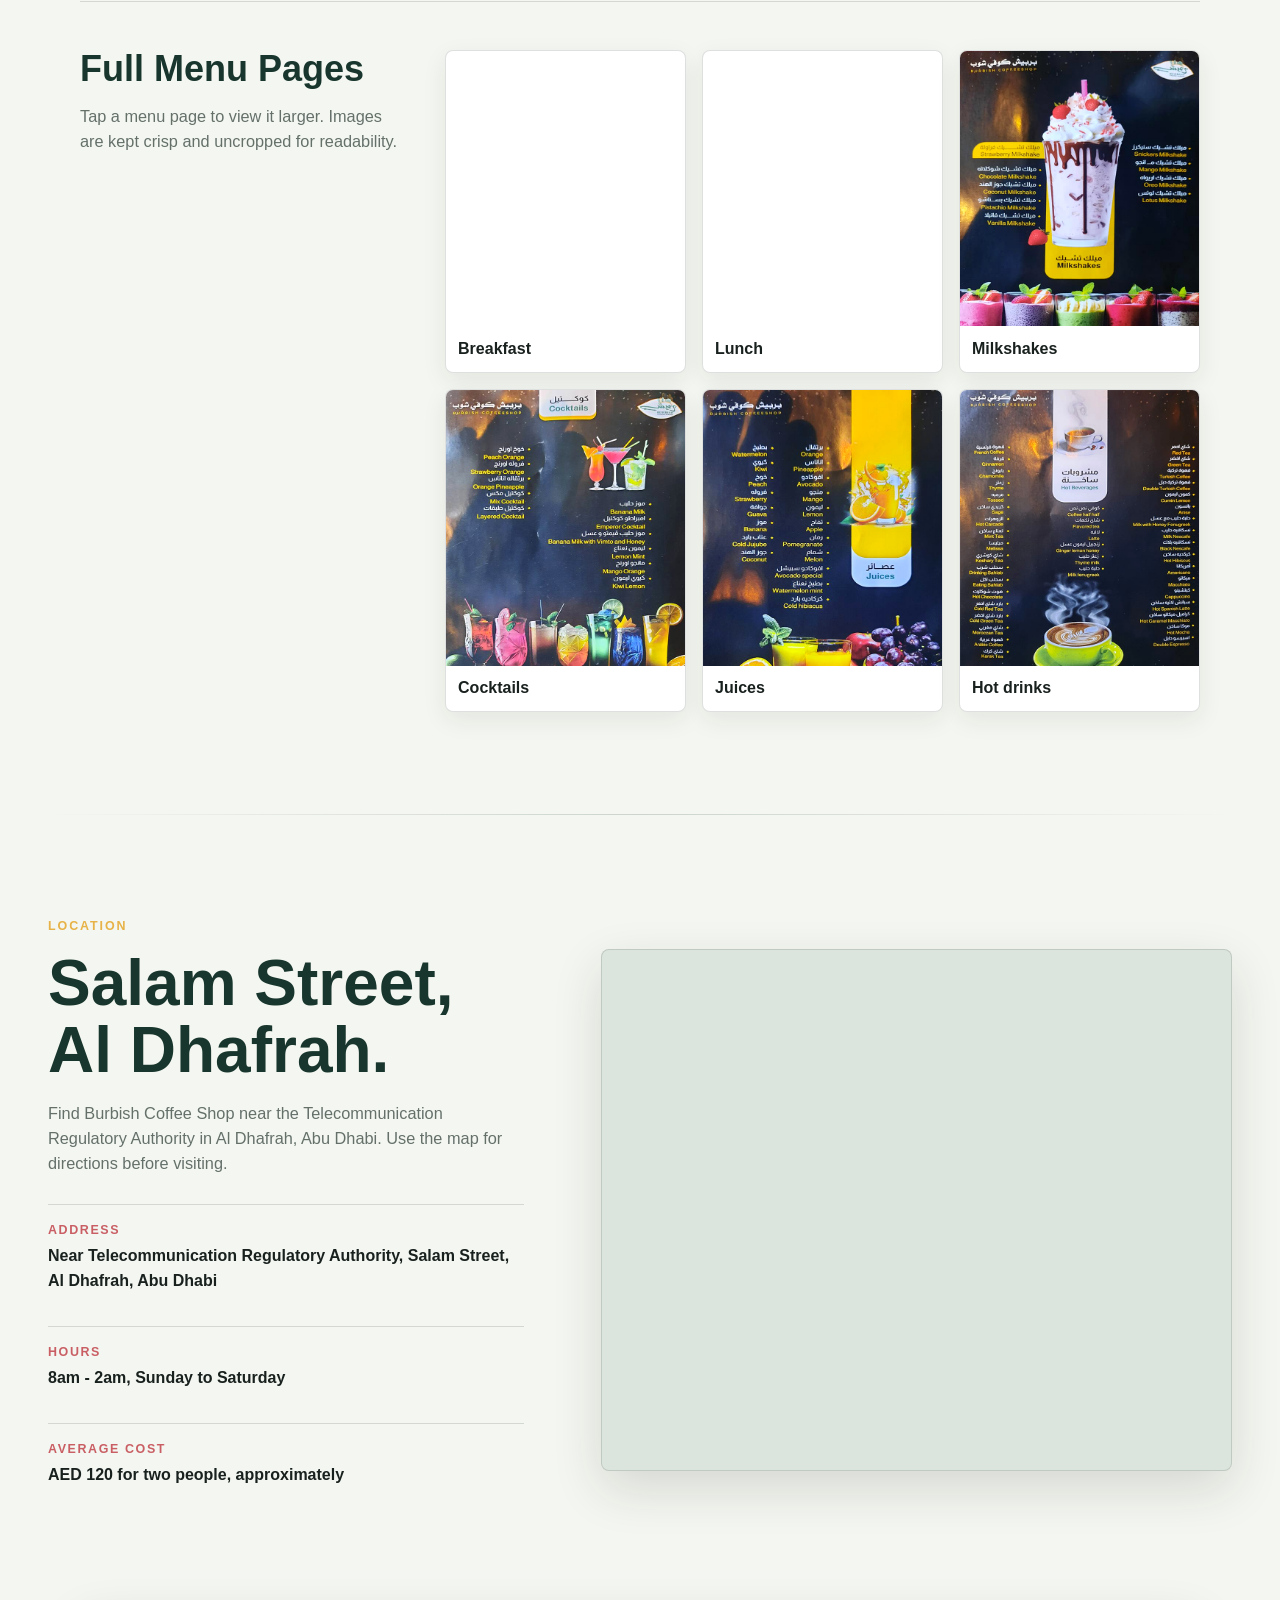
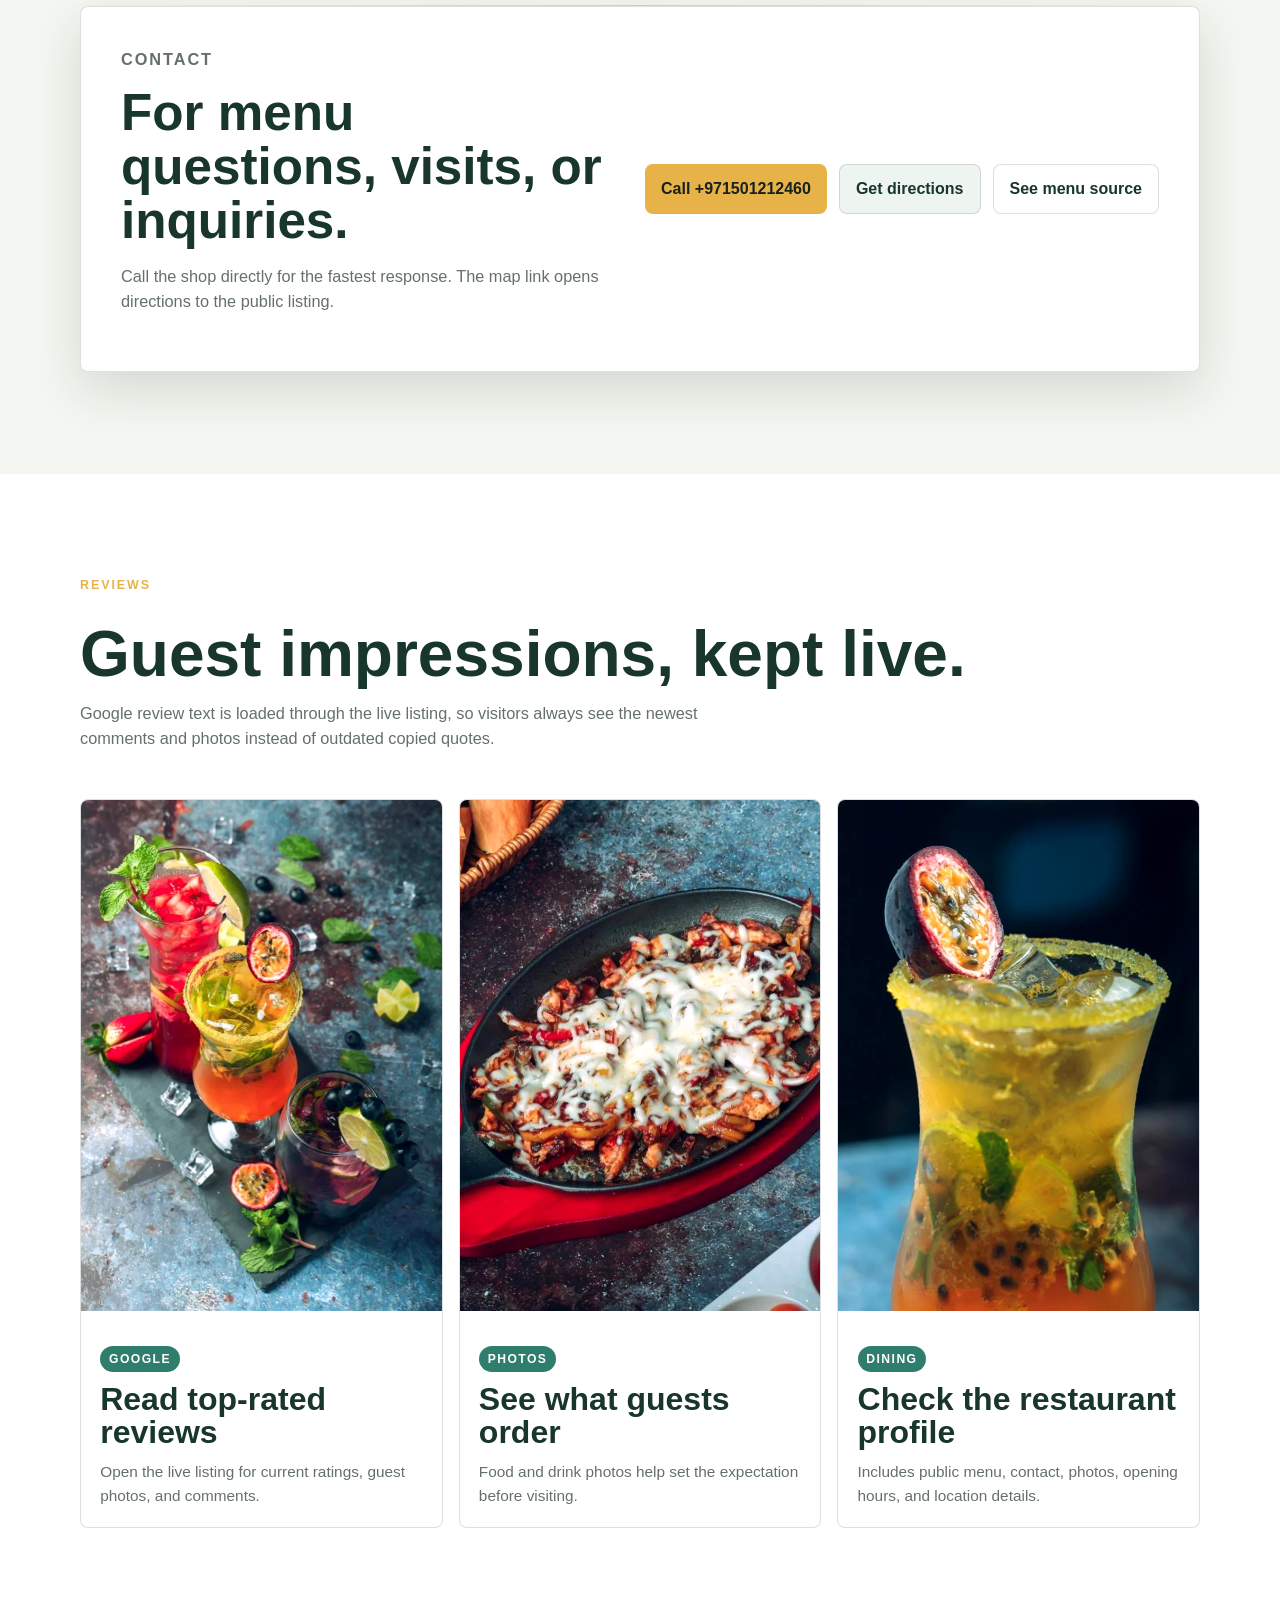
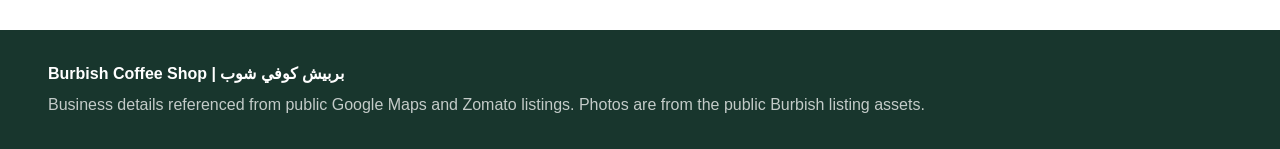
==== commit b3dda5e2: "test2" ====
--- a/index.html
+++ b/index.html
@@ -48,9 +48,9 @@
         <a href="#story">Story</a>
         <a href="#atmosphere">Atmosphere</a>
         <a href="#menu">Menu</a>
-        <a href="#reviews">Reviews</a>
         <a href="#location">Location</a>
         <a href="#contact">Contact</a>
+        <a href="#reviews">Reviews</a>
       </div>
 
       <label class="jump-control">
@@ -60,9 +60,9 @@
           <option value="#story">Story</option>
           <option value="#atmosphere">Atmosphere</option>
           <option value="#menu">Menu</option>
-          <option value="#reviews">Reviews</option>
           <option value="#location">Location</option>
           <option value="#contact">Contact</option>
+          <option value="#reviews">Reviews</option>
         </select>
       </label>
     </nav>
@@ -70,8 +70,8 @@
     <header class="hero section" id="home">
       <img
         class="hero-image"
-        src="assets/images/gallery-01.jpg"
-        alt="Burbish Coffee Shop dining room with green walls, warm lights, and neatly arranged seating"
+        src="assets/images/interior-enhanced-ai.png"
+        alt="Enhanced wide interior view of Burbish Coffee Shop with green walls, warm lights, and calm seating"
       >
       <div class="hero-shade" aria-hidden="true"></div>
       <div class="hero-content">
@@ -103,7 +103,7 @@
     </header>
 
     <main id="main">
-      <section class="section story-section" id="story">
+      <section class="section story-section reveal" id="story">
         <div class="section-copy">
           <p class="eyebrow">The Place</p>
           <h2>A neighborhood stop with a relaxed rhythm.</h2>
@@ -121,16 +121,16 @@
         </div>
         <figure class="feature-photo">
           <img
-            src="assets/images/gallery-09.jpg"
-            alt="Exterior signage for Burbish Coffee Shop in Abu Dhabi"
+            src="assets/images/gallery-01.jpg"
+            alt="Long view of Burbish Coffee Shop seating and warm ceiling lights"
             loading="lazy"
             decoding="async"
           >
-          <figcaption>Easy to spot from Salam Street.</figcaption>
+          <figcaption>Warm pendant light, green walls, and a calm seating rhythm.</figcaption>
         </figure>
       </section>
 
-      <section class="section atmosphere-section" id="atmosphere">
+      <section class="section atmosphere-section reveal" id="atmosphere">
         <div class="section-intro">
           <p class="eyebrow">Atmosphere</p>
           <h2>Bright, composed, and easy to settle into.</h2>
@@ -138,18 +138,6 @@
 
         <div class="atmosphere-grid">
           <article class="atmosphere-tile large">
-            <img
-              src="assets/images/gallery-03.jpg"
-              alt="Wide interior view of Burbish Coffee Shop seating and pendant lighting"
-              loading="lazy"
-              decoding="async"
-            >
-            <div>
-              <h3>Clean Dining Room</h3>
-              <p>Symmetrical rows, bright flooring, and warm light keep the room open and calm.</p>
-            </div>
-          </article>
-          <article class="atmosphere-tile">
             <img
               src="assets/images/gallery-04.jpg"
               alt="Colorful lounge seating at Burbish Coffee Shop"
@@ -163,20 +151,32 @@
           </article>
           <article class="atmosphere-tile">
             <img
-              src="assets/images/gallery-10.jpg"
-              alt="Burbish Coffee Shop exterior during the day"
+              src="assets/images/gallery-11.jpg"
+              alt="Close exterior sign detail for Burbish Coffee Shop"
               loading="lazy"
               decoding="async"
             >
             <div>
-              <h3>Street Presence</h3>
-              <p>Black storefront details and bright signage make the shop easy to recognize.</p>
-            </div>
-          </article>
-        </div>
-      </section>
-
-      <section class="section menu-section" id="menu">
+              <h3>Recognizable Detail</h3>
+              <p>Bright signage and patterned panels give the storefront a clear identity.</p>
+            </div>
+          </article>
+          <article class="atmosphere-tile">
+            <img
+              src="assets/images/gallery-08.jpg"
+              alt="Pancakes with fruit on a black plate at Burbish Coffee Shop"
+              loading="lazy"
+              decoding="async"
+            >
+            <div>
+              <h3>Quiet Sweet Break</h3>
+              <p>Simple plated sweets add a softer moment beside the cafe seating.</p>
+            </div>
+          </article>
+        </div>
+      </section>
+
+      <section class="section menu-section reveal" id="menu">
         <div class="section-intro menu-intro">
           <div>
             <p class="eyebrow">Menu</p>
@@ -252,35 +252,7 @@
         </div>
       </section>
 
-      <section class="section reviews-section" id="reviews">
-        <div class="section-intro">
-          <p class="eyebrow">Reviews</p>
-          <h2>Read the latest guest feedback.</h2>
-          <p>
-            Public review text changes often, so this section links visitors to the live
-            review sources instead of freezing outdated quotes on the page.
-          </p>
-        </div>
-        <div class="review-grid">
-          <a class="review-card" href="https://www.google.com/maps/place/Burbish+coffee+shop+%D8%A8%D8%B1%D8%A8%D9%8A%D8%B4+%D9%83%D9%88%D9%81%D9%8A+%D8%B4%D9%88%D8%A8/@24.4850155,54.3824522,17z/data=!4m15!1m8!3m7!1s0x3e5e67e303123edb:0x273dbb9c3ecbc24f!2zQnVyYmlzaCBjb2ZmZWUgc2hvcCDYqNix2KjZiti0INmD2YjZgdmKINi02YjYqA!8m2!3d24.4849389!4d54.3823427!10e5!16s%2Fg%2F11sbr35pnj!3m5!1s0x3e5e67e303123edb:0x273dbb9c3ecbc24f!8m2!3d24.4849389!4d54.3823427!16s%2Fg%2F11sbr35pnj?entry=ttu" target="_blank" rel="noreferrer">
-            <span>Google Maps</span>
-            <strong>Open current reviews</strong>
-            <small>Best for live ratings, directions, and recent visitor comments.</small>
-          </a>
-          <a class="review-card" href="https://www.zomato.com/abudhabi/burbish-coffee-shop-al-dhafrah/reviews" target="_blank" rel="noreferrer">
-            <span>Zomato</span>
-            <strong>View dining reviews</strong>
-            <small>Includes restaurant profile, menu, photos, contact, and review area.</small>
-          </a>
-          <a class="review-card" href="https://www.google.com/maps/search/?api=1&amp;query=24.4849389,54.3823427" target="_blank" rel="noreferrer">
-            <span>Share</span>
-            <strong>Leave a review</strong>
-            <small>Help new guests understand the food, seating, and atmosphere.</small>
-          </a>
-        </div>
-      </section>
-
-      <section class="section location-section" id="location">
+      <section class="section location-section reveal" id="location">
         <div class="section-copy">
           <p class="eyebrow">Location</p>
           <h2>Salam Street, Al Dhafrah.</h2>
@@ -313,7 +285,7 @@
         </div>
       </section>
 
-      <section class="section contact-section" id="contact">
+      <section class="section contact-section reveal" id="contact">
         <div class="contact-panel">
           <div>
             <p class="eyebrow">Contact</p>
@@ -330,6 +302,43 @@
           </div>
         </div>
       </section>
+
+      <section class="section reviews-section reveal" id="reviews">
+        <div class="section-intro">
+          <p class="eyebrow">Reviews</p>
+          <h2>Guest impressions, kept live.</h2>
+          <p>
+            Google review text is loaded through the live listing, so visitors always
+            see the newest comments and photos instead of outdated copied quotes.
+          </p>
+        </div>
+        <div class="review-grid visual-reviews">
+          <a class="review-card photo-card" href="https://www.google.com/maps/place/Burbish+coffee+shop+%D8%A8%D8%B1%D8%A8%D9%8A%D8%B4+%D9%83%D9%88%D9%81%D9%8A+%D8%B4%D9%88%D8%A8/@24.4850155,54.3824522,17z/data=!4m15!1m8!3m7!1s0x3e5e67e303123edb:0x273dbb9c3ecbc24f!2zQnVyYmlzaCBjb2ZmZWUgc2hvcCDYqNix2KjZiti0INmD2YjZgdmKINi02YjYqA!8m2!3d24.4849389!4d54.3823427!10e5!16s%2Fg%2F11sbr35pnj!3m5!1s0x3e5e67e303123edb:0x273dbb9c3ecbc24f!8m2!3d24.4849389!4d54.3823427!16s%2Fg%2F11sbr35pnj?entry=ttu" target="_blank" rel="noreferrer">
+            <img src="assets/images/gallery-07.jpg" alt="Colorful fresh drinks at Burbish Coffee Shop" loading="lazy" decoding="async">
+            <div>
+              <span>Google</span>
+              <strong>Read top-rated reviews</strong>
+              <small>Open the live listing for current ratings, guest photos, and comments.</small>
+            </div>
+          </a>
+          <a class="review-card photo-card" href="https://www.google.com/maps/search/?api=1&amp;query=24.4849389,54.3823427" target="_blank" rel="noreferrer">
+            <img src="assets/images/gallery-02.jpg" alt="Hot skillet dish served at Burbish Coffee Shop" loading="lazy" decoding="async">
+            <div>
+              <span>Photos</span>
+              <strong>See what guests order</strong>
+              <small>Food and drink photos help set the expectation before visiting.</small>
+            </div>
+          </a>
+          <a class="review-card photo-card" href="https://www.zomato.com/abudhabi/burbish-coffee-shop-al-dhafrah" target="_blank" rel="noreferrer">
+            <img src="assets/images/gallery-06.jpg" alt="Passion fruit drink with ice at Burbish Coffee Shop" loading="lazy" decoding="async">
+            <div>
+              <span>Dining</span>
+              <strong>Check the restaurant profile</strong>
+              <small>Includes public menu, contact, photos, opening hours, and location details.</small>
+            </div>
+          </a>
+        </div>
+      </section>
     </main>
 
     <footer class="site-footer">
@@ -343,9 +352,17 @@
     <dialog class="menu-dialog" id="menuDialog" aria-labelledby="menuDialogTitle">
       <div class="dialog-toolbar">
         <h2 id="menuDialogTitle">Menu page</h2>
-        <button class="dialog-close" type="button" aria-label="Close menu viewer">Close</button>
+        <div class="dialog-actions">
+          <button class="dialog-tool" type="button" data-fit="height">Fit height</button>
+          <button class="dialog-tool" type="button" data-fit="width">Fit width</button>
+          <button class="dialog-tool" type="button" data-zoom="out" aria-label="Zoom out">-</button>
+          <button class="dialog-tool" type="button" data-zoom="in" aria-label="Zoom in">+</button>
+          <button class="dialog-close" type="button" aria-label="Close menu viewer">Close</button>
+        </div>
       </div>
-      <img id="dialogImage" src="" alt="">
+      <div class="dialog-stage">
+        <img id="dialogImage" class="fit-height" src="" alt="">
+      </div>
     </dialog>
   </body>
 </html>
--- a/styles.css
+++ b/styles.css
@@ -9,6 +9,8 @@
   --gold: #e7b247;
   --line: rgba(25, 33, 31, 0.14);
   --shadow: 0 18px 50px rgba(25, 33, 31, 0.14);
+  --soft-shadow: 0 10px 28px rgba(25, 33, 31, 0.11);
+  --ring: 0 0 0 1px rgba(231, 178, 71, 0.32), 0 18px 46px rgba(24, 54, 45, 0.18);
   --radius: 8px;
 }
 
@@ -26,6 +28,17 @@
   background: var(--paper);
   font-family: "Segoe UI", Arial, sans-serif;
   line-height: 1.55;
+}
+
+body::before {
+  position: fixed;
+  inset: 0;
+  z-index: -1;
+  pointer-events: none;
+  content: "";
+  background:
+    linear-gradient(115deg, rgba(47, 125, 108, 0.08), transparent 34%),
+    linear-gradient(300deg, rgba(201, 95, 101, 0.07), transparent 40%);
 }
 
 img {
@@ -233,6 +246,7 @@
   padding: 0.72rem 1rem;
   text-decoration: none;
   font-weight: 750;
+  transition: transform 180ms ease, box-shadow 180ms ease, background 180ms ease, border-color 180ms ease;
 }
 
 .button.primary {
@@ -316,6 +330,35 @@
   padding: clamp(4.5rem, 8vw, 7rem) clamp(1rem, 4vw, 3rem);
 }
 
+.reveal {
+  opacity: 0;
+  transform: translateY(18px);
+  transition: opacity 700ms ease, transform 700ms ease;
+}
+
+.reveal.is-visible {
+  opacity: 1;
+  transform: translateY(0);
+}
+
+.story-section,
+.menu-section,
+.location-section {
+  position: relative;
+}
+
+.story-section::after,
+.menu-section::after,
+.location-section::after {
+  position: absolute;
+  left: clamp(1rem, 4vw, 3rem);
+  right: clamp(1rem, 4vw, 3rem);
+  bottom: 0;
+  height: 1px;
+  content: "";
+  background: linear-gradient(90deg, transparent, rgba(24, 54, 45, 0.18), transparent);
+}
+
 .story-section,
 .location-section {
   display: grid;
@@ -357,12 +400,14 @@
   width: 100%;
   border-radius: var(--radius);
   object-fit: cover;
-  filter: saturate(1.03) contrast(1.03);
+  filter: saturate(1.07) contrast(1.05);
 }
 
 .feature-photo img {
-  aspect-ratio: 16 / 7;
-  box-shadow: var(--shadow);
+  aspect-ratio: 4 / 3.1;
+  object-position: center;
+  border: 1px solid rgba(24, 54, 45, 0.1);
+  box-shadow: var(--ring);
 }
 
 .feature-photo figcaption {
@@ -374,6 +419,10 @@
 .atmosphere-section,
 .reviews-section {
   background: #fff;
+}
+
+.atmosphere-section {
+  box-shadow: inset 0 1px 0 rgba(24, 54, 45, 0.08), inset 0 -1px 0 rgba(24, 54, 45, 0.08);
 }
 
 .section-intro,
@@ -412,6 +461,16 @@
   display: grid;
   gap: 1rem;
   align-content: start;
+  padding: 0.65rem;
+  border: 1px solid transparent;
+  border-radius: var(--radius);
+  transition: transform 220ms ease, border-color 220ms ease, box-shadow 220ms ease;
+}
+
+.atmosphere-tile:hover {
+  transform: translateY(-3px);
+  border-color: rgba(24, 54, 45, 0.12);
+  box-shadow: var(--soft-shadow);
 }
 
 .atmosphere-tile.large {
@@ -458,11 +517,24 @@
   border-radius: var(--radius);
   overflow: hidden;
   box-shadow: 0 8px 26px rgba(25, 33, 31, 0.08);
+  transition: transform 220ms ease, box-shadow 220ms ease, border-color 220ms ease;
+}
+
+.menu-card:hover {
+  transform: translateY(-4px);
+  border-color: rgba(231, 178, 71, 0.46);
+  box-shadow: var(--ring);
 }
 
 .menu-card img {
   aspect-ratio: 5 / 4;
   border-radius: 0;
+  transition: transform 500ms ease, filter 500ms ease;
+}
+
+.menu-card:hover img {
+  transform: scale(1.045);
+  filter: saturate(1.14) contrast(1.06);
 }
 
 .menu-card div {
@@ -520,7 +592,7 @@
   border: 1px solid var(--line);
   border-radius: var(--radius);
   box-shadow: 0 8px 24px rgba(25, 33, 31, 0.08);
-  transition: transform 180ms ease, box-shadow 180ms ease;
+  transition: transform 220ms ease, box-shadow 220ms ease, border-color 220ms ease;
 }
 
 .menu-page img {
@@ -528,6 +600,20 @@
   aspect-ratio: 13 / 15;
   object-fit: cover;
   object-position: top;
+  filter: saturate(1.06) contrast(1.04);
+  transition: transform 650ms cubic-bezier(0.2, 0.8, 0.2, 1), filter 650ms ease;
+}
+
+.menu-page:hover,
+.menu-page:focus-visible {
+  border-color: rgba(231, 178, 71, 0.52);
+  box-shadow: var(--ring);
+}
+
+.menu-page:hover img,
+.menu-page:focus-visible img {
+  transform: scale(1.065);
+  filter: saturate(1.14) contrast(1.08);
 }
 
 .menu-page span {
@@ -554,6 +640,38 @@
   border: 1px solid var(--line);
   border-radius: var(--radius);
   transition: transform 180ms ease, box-shadow 180ms ease;
+}
+
+.review-card:hover {
+  box-shadow: var(--ring);
+}
+
+.photo-card {
+  min-height: 360px;
+  grid-template-rows: 1fr auto;
+  overflow: hidden;
+  padding: 0;
+  background: #fff;
+}
+
+.photo-card img {
+  width: 100%;
+  height: 100%;
+  min-height: 210px;
+  object-fit: cover;
+  filter: saturate(1.08) contrast(1.05);
+  transition: transform 550ms ease, filter 550ms ease;
+}
+
+.photo-card:hover img {
+  transform: scale(1.04);
+  filter: saturate(1.15) contrast(1.08);
+}
+
+.photo-card div {
+  display: grid;
+  gap: 0.65rem;
+  padding: 1.2rem;
 }
 
 .review-card span {
@@ -675,7 +793,7 @@
 }
 
 .menu-dialog {
-  width: min(760px, calc(100vw - 2rem));
+  width: min(1040px, calc(100vw - 2rem));
   max-height: calc(100svh - 2rem);
   padding: 0;
   overflow: hidden;
@@ -703,21 +821,76 @@
   font-size: 1.05rem;
 }
 
-.dialog-close {
+.dialog-actions {
+  display: flex;
+  flex-wrap: wrap;
+  justify-content: flex-end;
+  gap: 0.45rem;
+}
+
+.dialog-close,
+.dialog-tool {
   min-height: 38px;
   padding: 0 0.8rem;
+  cursor: pointer;
+  border-radius: var(--radius);
+}
+
+.dialog-close {
   color: #fff;
-  cursor: pointer;
   background: var(--deep-green);
   border: 0;
-  border-radius: var(--radius);
+}
+
+.dialog-tool {
+  color: var(--deep-green);
+  background: #eef5f0;
+  border: 1px solid var(--line);
+}
+
+.dialog-tool.is-active {
+  color: #17211d;
+  background: var(--gold);
+  border-color: rgba(24, 54, 45, 0.18);
+}
+
+.dialog-stage {
+  display: grid;
+  place-items: center;
+  height: min(78svh, 820px);
+  overflow: auto;
+  background:
+    linear-gradient(90deg, rgba(24, 54, 45, 0.05) 1px, transparent 1px),
+    linear-gradient(180deg, rgba(24, 54, 45, 0.05) 1px, transparent 1px),
+    #f7f7f4;
+  background-size: 24px 24px;
 }
 
 .menu-dialog img {
-  width: 100%;
-  max-height: calc(100svh - 6.5rem);
+  width: auto;
+  height: auto;
+  max-width: none;
+  max-height: none;
   object-fit: contain;
-  background: #f7f7f4;
+  background: #fff;
+  box-shadow: 0 18px 45px rgba(25, 33, 31, 0.18);
+  transform-origin: center top;
+}
+
+.menu-dialog img.fit-height {
+  height: calc(min(78svh, 820px) - 2rem);
+  width: auto;
+}
+
+.menu-dialog img.fit-width {
+  width: min(690px, calc(100vw - 4rem));
+  height: auto;
+}
+
+.menu-dialog img.zoomed {
+  height: auto;
+  width: min(920px, 92vw);
+  transform: scale(var(--menu-zoom, 1));
 }
 
 @media (max-width: 980px) {
@@ -755,6 +928,15 @@
   }
 
   .contact-actions {
+    justify-content: flex-start;
+  }
+
+  .dialog-toolbar {
+    align-items: flex-start;
+    flex-direction: column;
+  }
+
+  .dialog-actions {
     justify-content: flex-start;
   }
 }
@@ -844,4 +1026,39 @@
   .hero-actions {
     display: grid;
   }
-}
+
+  .menu-dialog {
+    width: calc(100vw - 1rem);
+    max-height: calc(100svh - 1rem);
+  }
+
+  .dialog-stage {
+    height: min(74svh, 700px);
+  }
+
+  .dialog-tool {
+    display: none;
+  }
+
+  .menu-dialog img.fit-height,
+  .menu-dialog img.fit-width,
+  .menu-dialog img.zoomed {
+    width: min(100%, 650px);
+    height: auto;
+    transform: none;
+  }
+}
+
+@media (prefers-reduced-motion: reduce) {
+  html {
+    scroll-behavior: auto;
+  }
+
+  *,
+  *::before,
+  *::after {
+    transition-duration: 0.01ms !important;
+    animation-duration: 0.01ms !important;
+    animation-iteration-count: 1 !important;
+  }
+}
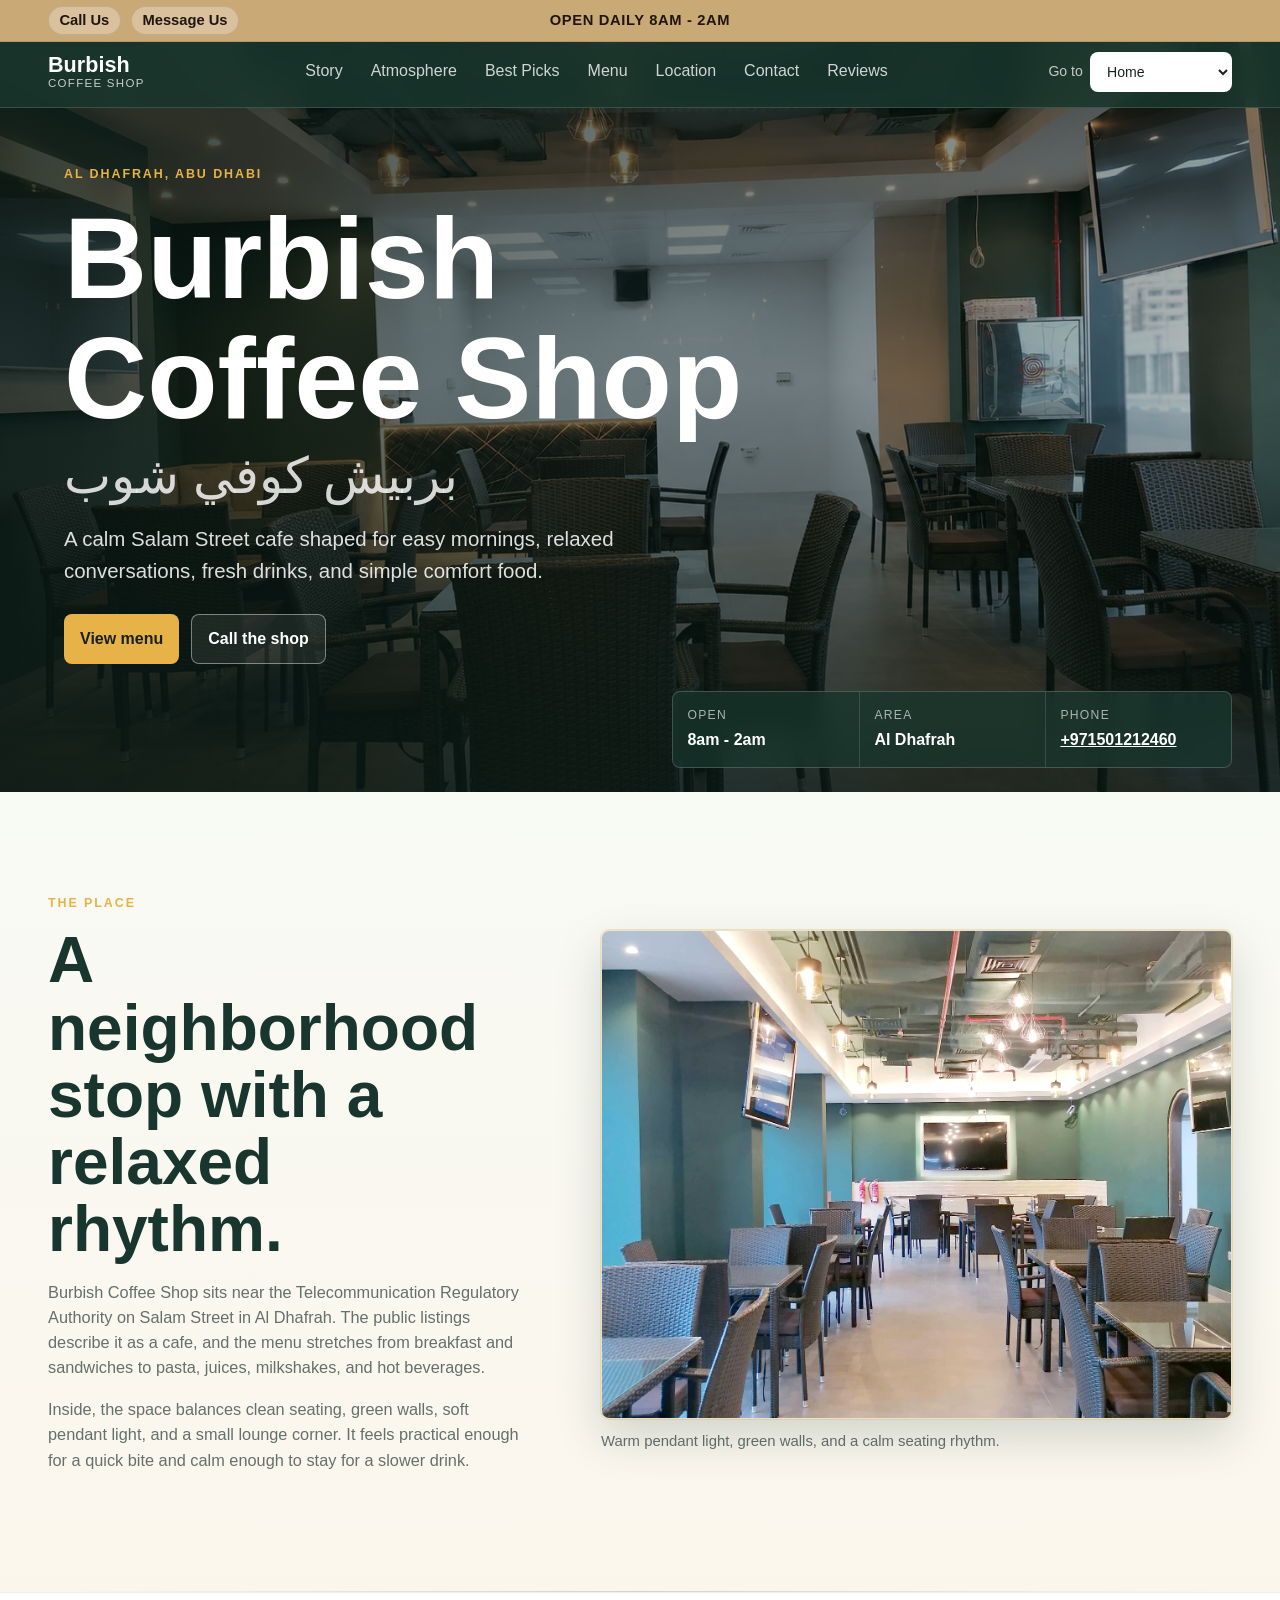
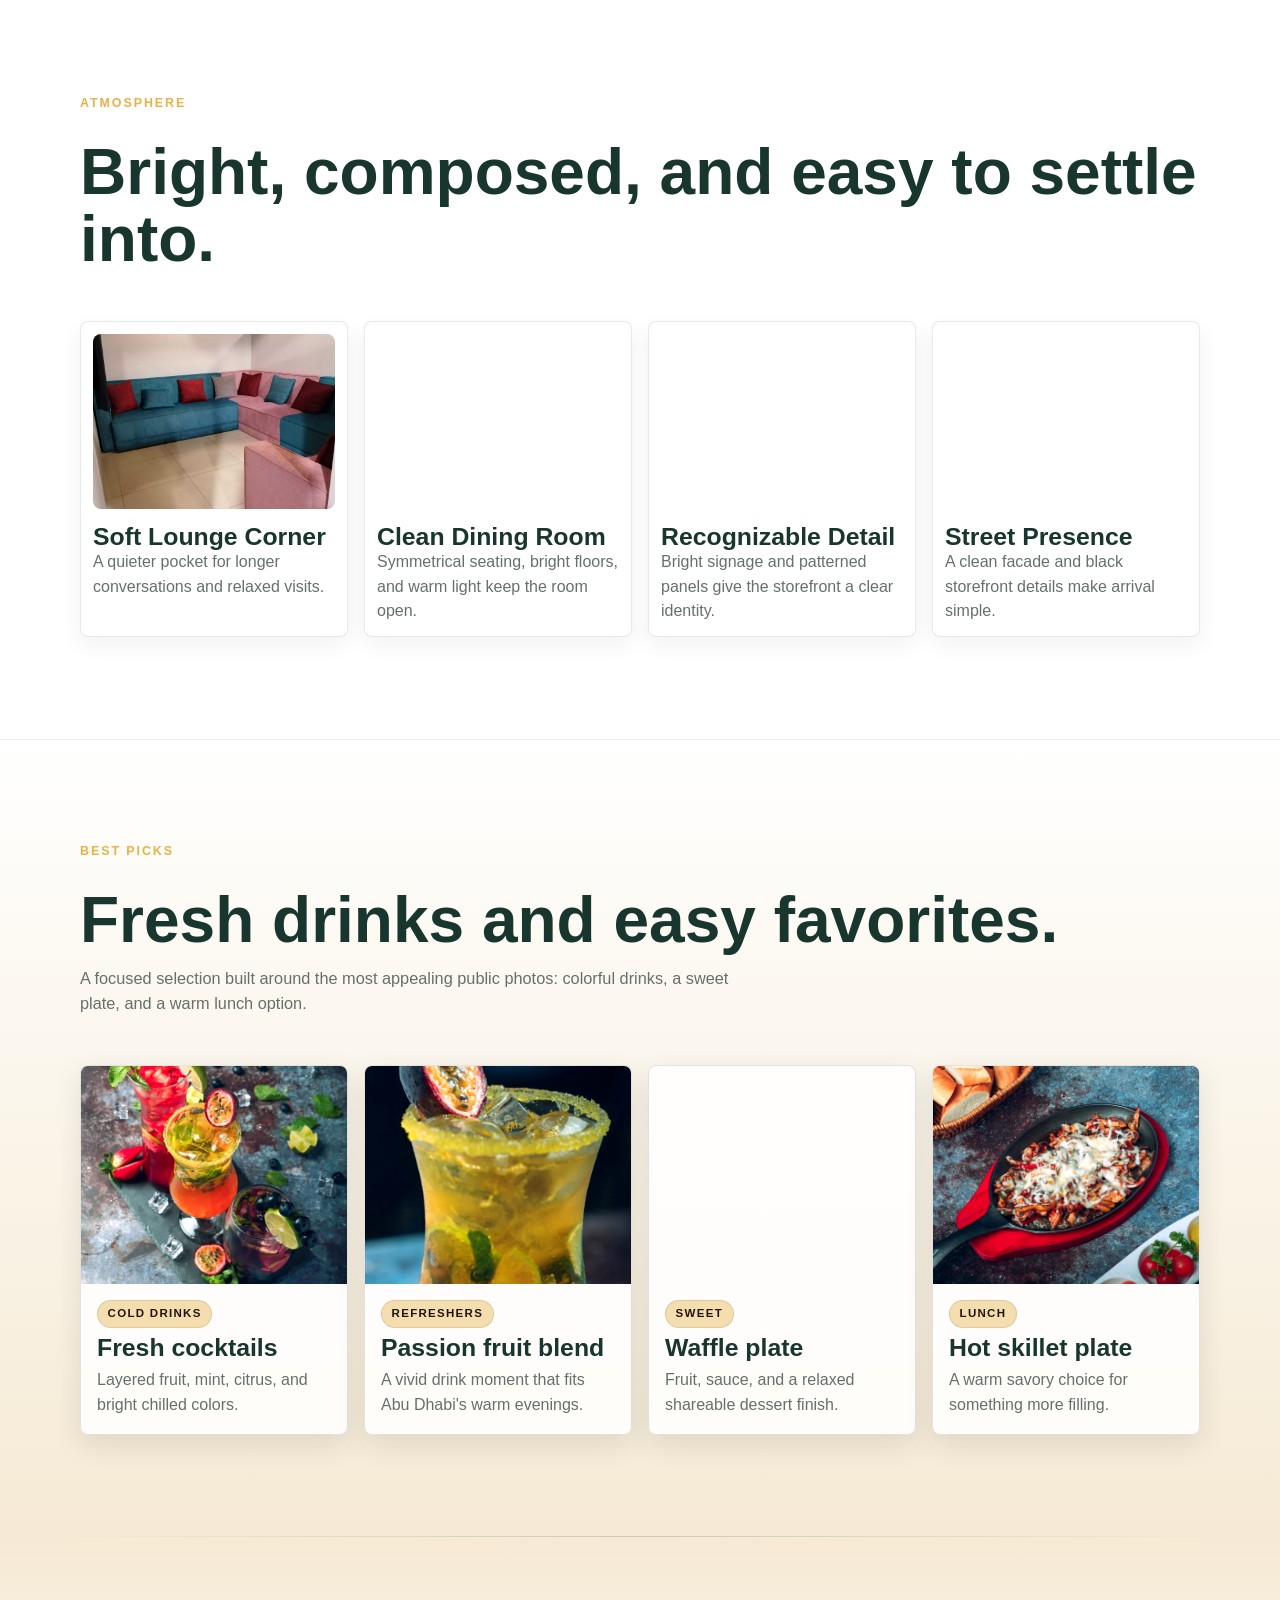
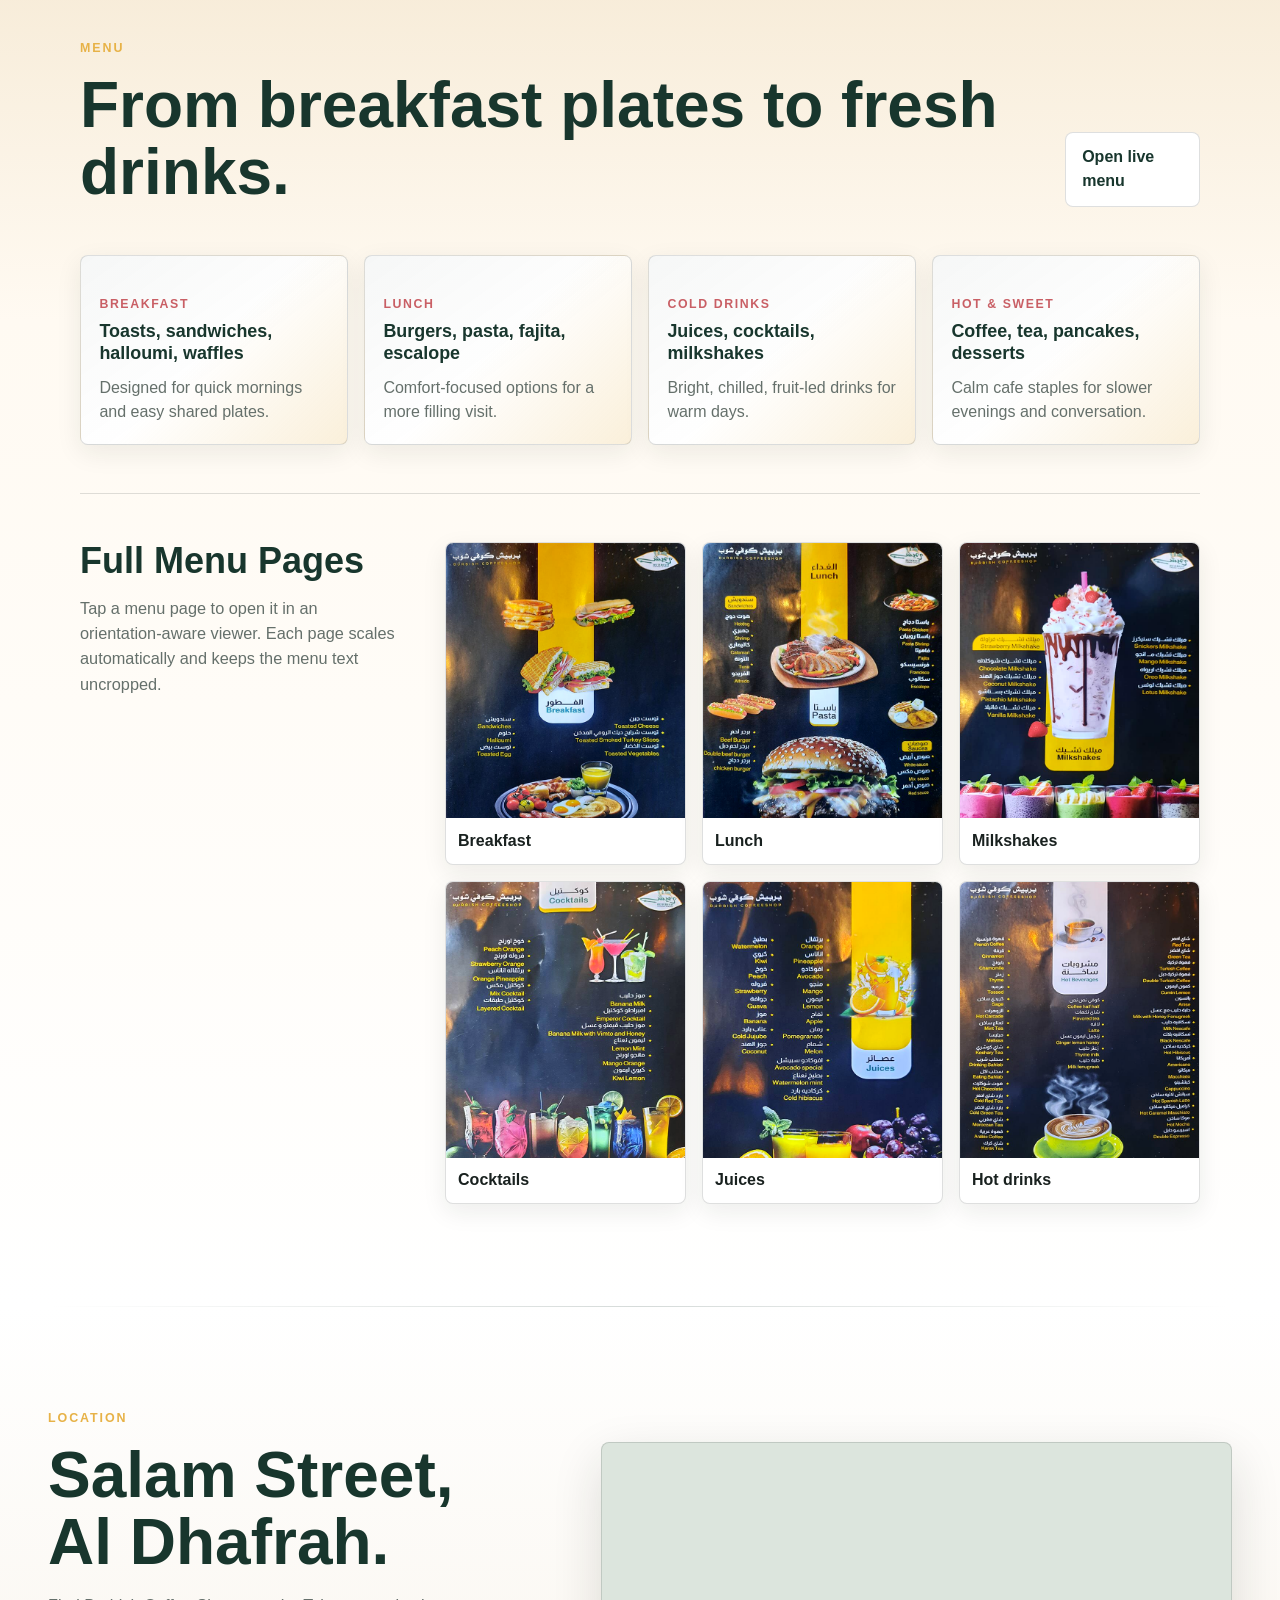
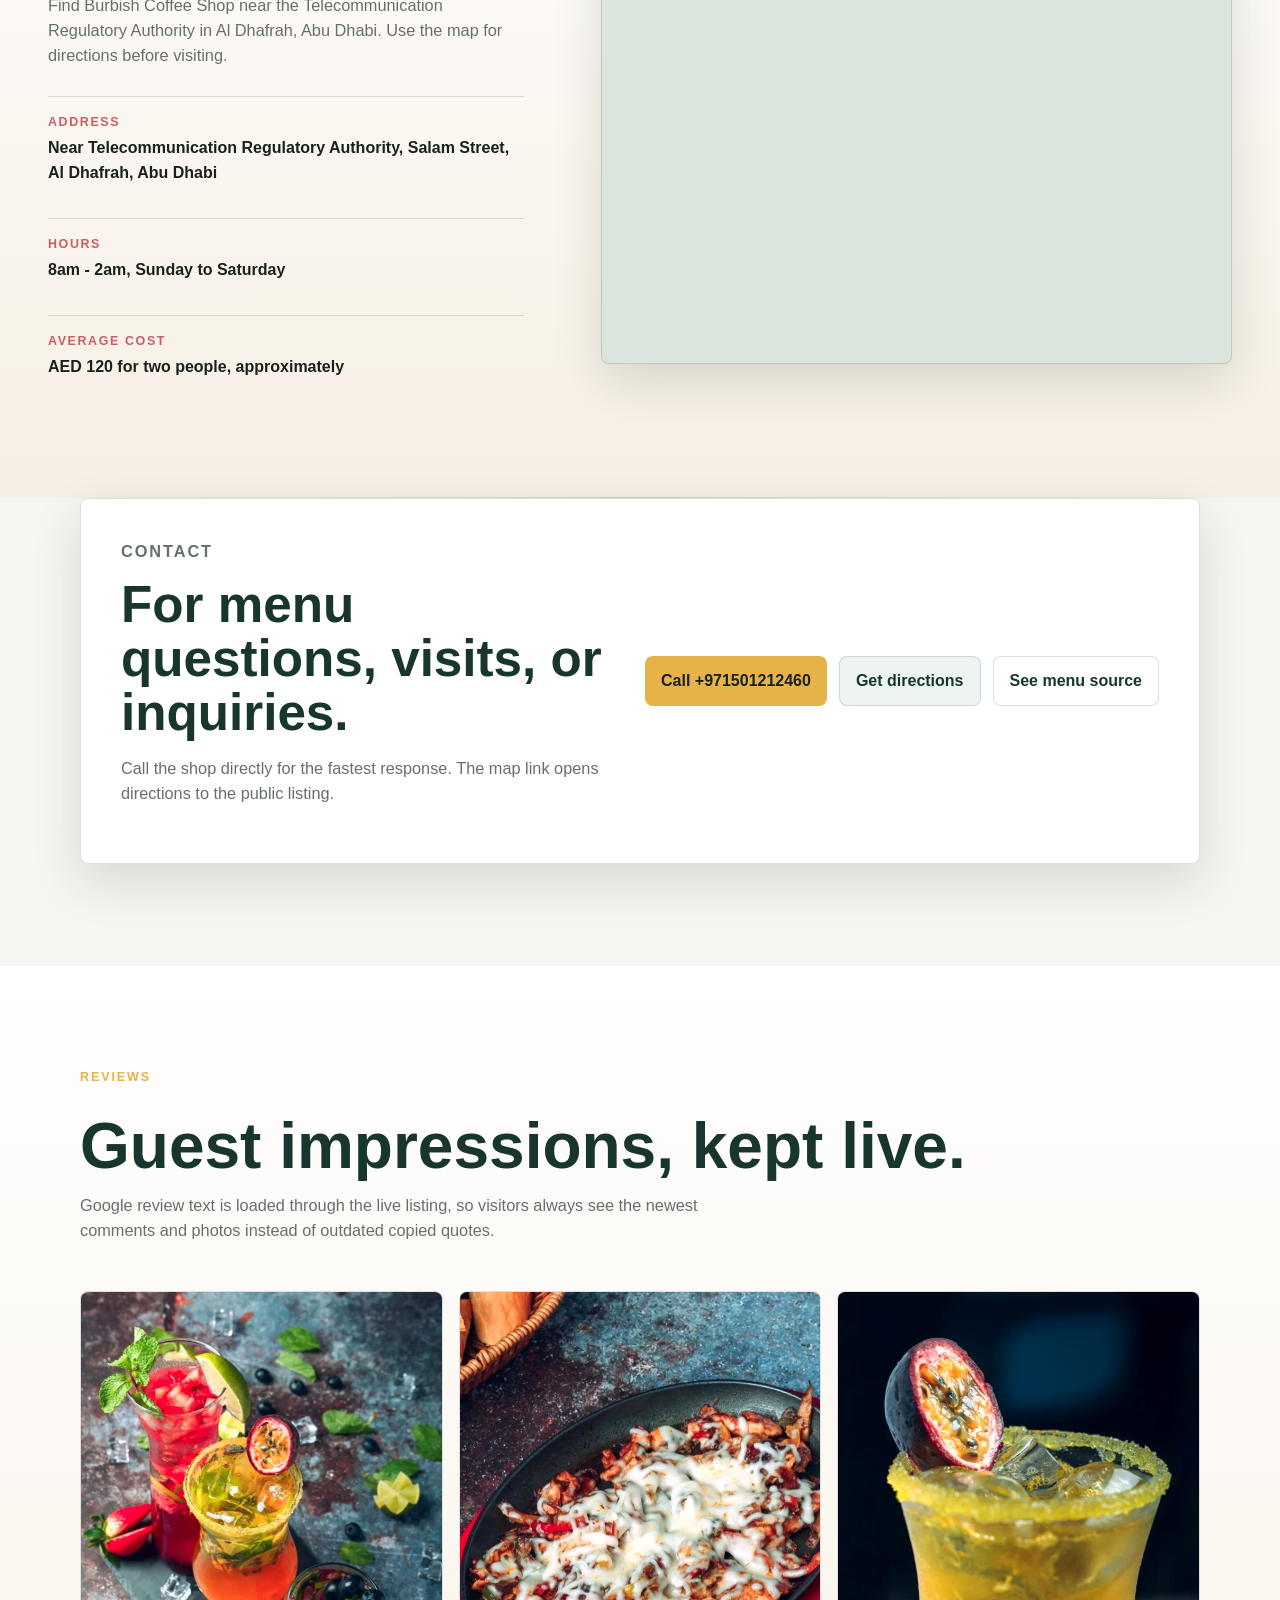
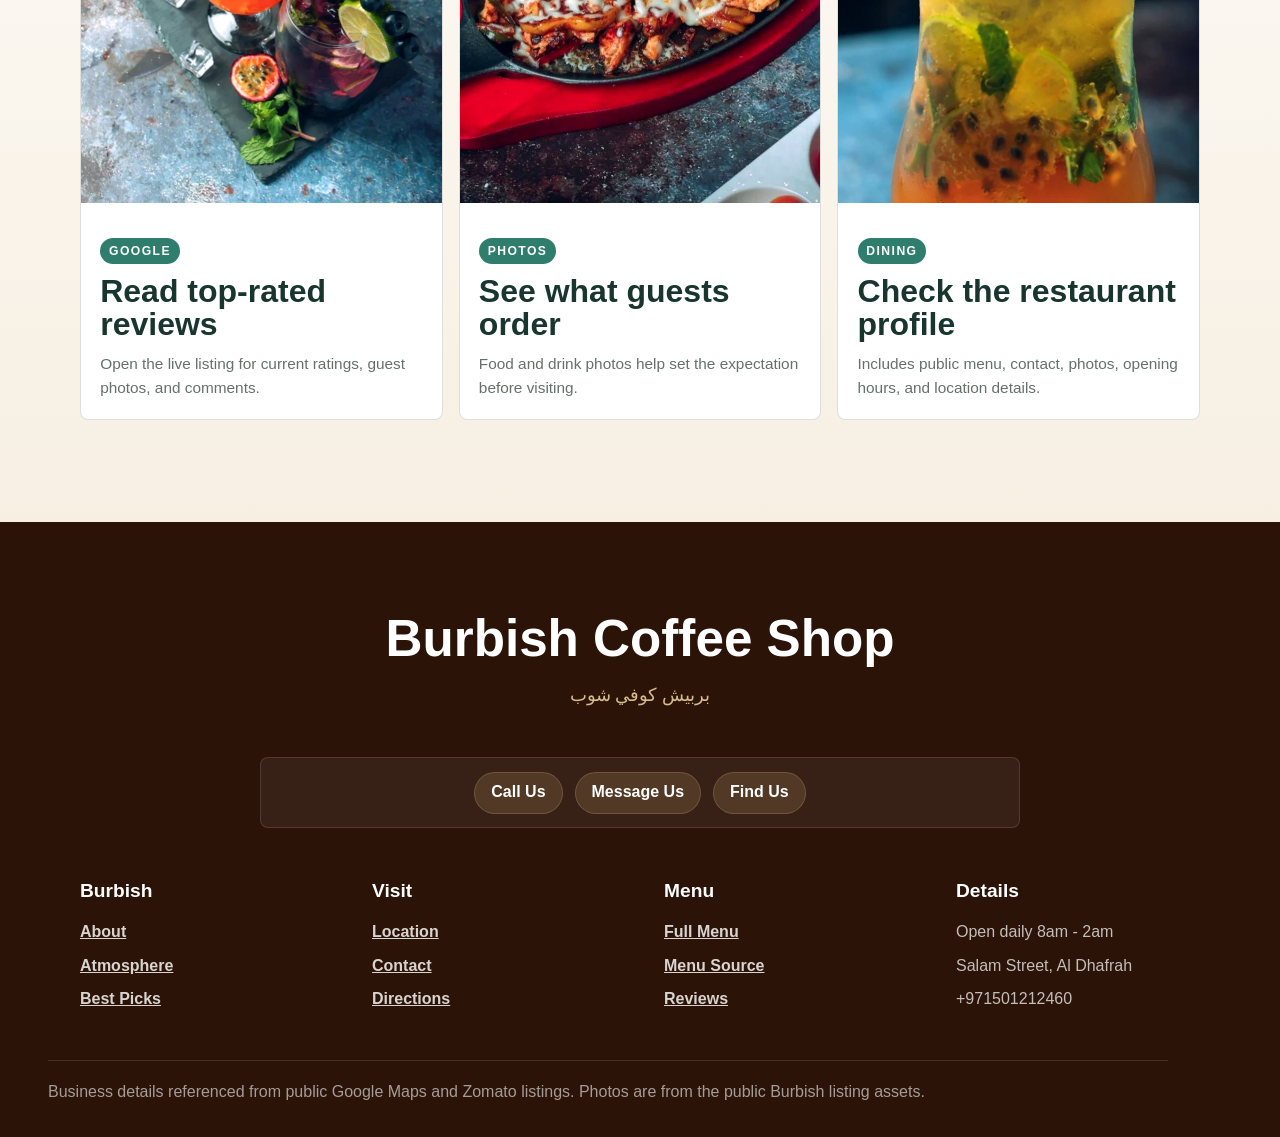
==== commit ea5d8e0f: "test4" ====
--- a/index.html
+++ b/index.html
@@ -38,6 +38,14 @@
   <body>
     <a class="skip-link" href="#main">Skip to content</a>
 
+    <div class="utility-bar" aria-label="Quick contact">
+      <div class="utility-inner">
+        <a href="tel:+971501212460">Call Us</a>
+        <a href="https://wa.me/971501212460" target="_blank" rel="noreferrer">Message Us</a>
+      </div>
+      <p>Open daily 8am - 2am</p>
+    </div>
+
     <nav class="site-nav" aria-label="Primary navigation">
       <a class="brand-mark" href="#home" aria-label="Burbish Coffee Shop home">
         <span>Burbish</span>
@@ -47,6 +55,7 @@
       <div class="nav-links" aria-label="Section links">
         <a href="#story">Story</a>
         <a href="#atmosphere">Atmosphere</a>
+        <a href="#signature">Best Picks</a>
         <a href="#menu">Menu</a>
         <a href="#location">Location</a>
         <a href="#contact">Contact</a>
@@ -59,6 +68,7 @@
           <option value="#home">Home</option>
           <option value="#story">Story</option>
           <option value="#atmosphere">Atmosphere</option>
+          <option value="#signature">Best Picks</option>
           <option value="#menu">Menu</option>
           <option value="#location">Location</option>
           <option value="#contact">Contact</option>
@@ -137,7 +147,7 @@
         </div>
 
         <div class="atmosphere-grid">
-          <article class="atmosphere-tile large">
+          <article class="atmosphere-tile">
             <img
               src="assets/images/gallery-04.jpg"
               alt="Colorful lounge seating at Burbish Coffee Shop"
@@ -147,6 +157,18 @@
             <div>
               <h3>Soft Lounge Corner</h3>
               <p>A quieter pocket for longer conversations and relaxed visits.</p>
+            </div>
+          </article>
+          <article class="atmosphere-tile">
+            <img
+              src="assets/images/gallery-03.jpg"
+              alt="Wide interior view of Burbish Coffee Shop seating and pendant lighting"
+              loading="lazy"
+              decoding="async"
+            >
+            <div>
+              <h3>Clean Dining Room</h3>
+              <p>Symmetrical seating, bright floors, and warm light keep the room open.</p>
             </div>
           </article>
           <article class="atmosphere-tile">
@@ -163,14 +185,59 @@
           </article>
           <article class="atmosphere-tile">
             <img
-              src="assets/images/gallery-08.jpg"
-              alt="Pancakes with fruit on a black plate at Burbish Coffee Shop"
+              src="assets/images/gallery-10.jpg"
+              alt="Burbish Coffee Shop exterior during the day"
               loading="lazy"
               decoding="async"
             >
             <div>
-              <h3>Quiet Sweet Break</h3>
-              <p>Simple plated sweets add a softer moment beside the cafe seating.</p>
+              <h3>Street Presence</h3>
+              <p>A clean facade and black storefront details make arrival simple.</p>
+            </div>
+          </article>
+        </div>
+      </section>
+
+      <section class="section signature-section reveal" id="signature">
+        <div class="section-intro">
+          <p class="eyebrow">Best Picks</p>
+          <h2>Fresh drinks and easy favorites.</h2>
+          <p>
+            A focused selection built around the most appealing public photos:
+            colorful drinks, a sweet plate, and a warm lunch option.
+          </p>
+        </div>
+        <div class="signature-grid">
+          <article class="signature-card">
+            <img src="assets/images/gallery-07.jpg" alt="Colorful fruit cocktails with mint and lime" loading="lazy" decoding="async">
+            <div>
+              <span>Cold Drinks</span>
+              <h3>Fresh cocktails</h3>
+              <p>Layered fruit, mint, citrus, and bright chilled colors.</p>
+            </div>
+          </article>
+          <article class="signature-card">
+            <img src="assets/images/gallery-06.jpg" alt="Passion fruit drink with ice" loading="lazy" decoding="async">
+            <div>
+              <span>Refreshers</span>
+              <h3>Passion fruit blend</h3>
+              <p>A vivid drink moment that fits Abu Dhabi's warm evenings.</p>
+            </div>
+          </article>
+          <article class="signature-card">
+            <img src="assets/images/gallery-05.jpg" alt="Waffle plate with fruit and sauces" loading="lazy" decoding="async">
+            <div>
+              <span>Sweet</span>
+              <h3>Waffle plate</h3>
+              <p>Fruit, sauce, and a relaxed shareable dessert finish.</p>
+            </div>
+          </article>
+          <article class="signature-card">
+            <img src="assets/images/gallery-02.jpg" alt="Hot skillet meal served with bread" loading="lazy" decoding="async">
+            <div>
+              <span>Lunch</span>
+              <h3>Hot skillet plate</h3>
+              <p>A warm savory choice for something more filling.</p>
             </div>
           </article>
         </div>
@@ -188,32 +255,32 @@
         </div>
 
         <div class="menu-categories">
-          <article class="menu-card">
-            <img src="assets/images/gallery-05.jpg" alt="Waffle plate with fruit and sauces" loading="lazy" decoding="async">
+          <article class="menu-card info-card">
             <div>
               <p class="menu-label">Breakfast</p>
               <h3>Toasts, sandwiches, halloumi, waffles</h3>
-            </div>
-          </article>
-          <article class="menu-card">
-            <img src="assets/images/gallery-02.jpg" alt="Hot skillet meal served with bread" loading="lazy" decoding="async">
+              <p>Designed for quick mornings and easy shared plates.</p>
+            </div>
+          </article>
+          <article class="menu-card info-card">
             <div>
               <p class="menu-label">Lunch</p>
               <h3>Burgers, pasta, fajita, escalope</h3>
-            </div>
-          </article>
-          <article class="menu-card">
-            <img src="assets/images/gallery-07.jpg" alt="Colorful fruit cocktails with mint and lime" loading="lazy" decoding="async">
+              <p>Comfort-focused options for a more filling visit.</p>
+            </div>
+          </article>
+          <article class="menu-card info-card">
             <div>
               <p class="menu-label">Cold Drinks</p>
               <h3>Juices, cocktails, milkshakes</h3>
-            </div>
-          </article>
-          <article class="menu-card">
-            <img src="assets/images/gallery-06.jpg" alt="Passion fruit drink with ice" loading="lazy" decoding="async">
+              <p>Bright, chilled, fruit-led drinks for warm days.</p>
+            </div>
+          </article>
+          <article class="menu-card info-card">
             <div>
               <p class="menu-label">Hot & Sweet</p>
               <h3>Coffee, tea, pancakes, desserts</h3>
+              <p>Calm cafe staples for slower evenings and conversation.</p>
             </div>
           </article>
         </div>
@@ -221,7 +288,7 @@
         <div class="full-menu">
           <div class="full-menu-copy">
             <h3>Full Menu Pages</h3>
-            <p>Tap a menu page to view it larger. Images are kept crisp and uncropped for readability.</p>
+            <p>Tap a menu page to open it in an orientation-aware viewer. Each page scales automatically and keeps the menu text uncropped.</p>
           </div>
           <div class="menu-page-grid" aria-label="Full menu image pages">
             <button class="menu-page" type="button" data-menu-image="assets/images/menu-01.jpg" data-menu-title="Breakfast menu">
@@ -342,8 +409,42 @@
     </main>
 
     <footer class="site-footer">
-      <p>Burbish Coffee Shop | بربيش كوفي شوب</p>
-      <p>
+      <div class="footer-brand">
+        <p>Burbish Coffee Shop</p>
+        <small>بربيش كوفي شوب</small>
+      </div>
+      <div class="footer-contact-strip" aria-label="Footer contact actions">
+        <a href="tel:+971501212460">Call Us</a>
+        <a href="https://wa.me/971501212460" target="_blank" rel="noreferrer">Message Us</a>
+        <a href="https://www.google.com/maps/search/?api=1&amp;query=24.4849389,54.3823427" target="_blank" rel="noreferrer">Find Us</a>
+      </div>
+      <div class="footer-columns">
+        <div>
+          <h3>Burbish</h3>
+          <a href="#story">About</a>
+          <a href="#atmosphere">Atmosphere</a>
+          <a href="#signature">Best Picks</a>
+        </div>
+        <div>
+          <h3>Visit</h3>
+          <a href="#location">Location</a>
+          <a href="#contact">Contact</a>
+          <a href="https://www.google.com/maps/search/?api=1&amp;query=24.4849389,54.3823427" target="_blank" rel="noreferrer">Directions</a>
+        </div>
+        <div>
+          <h3>Menu</h3>
+          <a href="#menu">Full Menu</a>
+          <a href="https://www.zomato.com/abudhabi/burbish-coffee-shop-al-dhafrah/menu" target="_blank" rel="noreferrer">Menu Source</a>
+          <a href="#reviews">Reviews</a>
+        </div>
+        <div>
+          <h3>Details</h3>
+          <p>Open daily 8am - 2am</p>
+          <p>Salam Street, Al Dhafrah</p>
+          <p>+971501212460</p>
+        </div>
+      </div>
+      <p class="footer-note">
         Business details referenced from public Google Maps and Zomato listings.
         Photos are from the public Burbish listing assets.
       </p>
@@ -352,16 +453,10 @@
     <dialog class="menu-dialog" id="menuDialog" aria-labelledby="menuDialogTitle">
       <div class="dialog-toolbar">
         <h2 id="menuDialogTitle">Menu page</h2>
-        <div class="dialog-actions">
-          <button class="dialog-tool" type="button" data-fit="height">Fit height</button>
-          <button class="dialog-tool" type="button" data-fit="width">Fit width</button>
-          <button class="dialog-tool" type="button" data-zoom="out" aria-label="Zoom out">-</button>
-          <button class="dialog-tool" type="button" data-zoom="in" aria-label="Zoom in">+</button>
-          <button class="dialog-close" type="button" aria-label="Close menu viewer">Close</button>
-        </div>
+        <button class="dialog-close" type="button" aria-label="Close menu viewer">Close</button>
       </div>
       <div class="dialog-stage">
-        <img id="dialogImage" class="fit-height" src="" alt="">
+        <img id="dialogImage" src="" alt="">
       </div>
     </dialog>
   </body>
--- a/styles.css
+++ b/styles.css
@@ -3,6 +3,9 @@
   --muted: #65706b;
   --paper: #f4f7f1;
   --surface: #ffffff;
+  --cream: #fbf6ec;
+  --warm: #f1dfc1;
+  --cocoa: #2b1307;
   --deep-green: #18362d;
   --leaf: #2f7d6c;
   --rose: #c95f65;
@@ -74,7 +77,7 @@
 
 .site-nav {
   position: fixed;
-  inset: 0 0 auto 0;
+  inset: 36px 0 auto 0;
   z-index: 30;
   min-height: 72px;
   display: grid;
@@ -88,6 +91,52 @@
   backdrop-filter: blur(14px);
 }
 
+.utility-bar {
+  position: fixed;
+  inset: 0 0 auto 0;
+  z-index: 31;
+  min-height: 36px;
+  display: grid;
+  grid-template-columns: 1fr auto 1fr;
+  align-items: center;
+  gap: 1rem;
+  padding: 0.35rem clamp(1rem, 4vw, 3rem);
+  color: #21150f;
+  background: #c9aa76;
+  border-bottom: 1px solid rgba(43, 19, 7, 0.12);
+  font-size: 0.92rem;
+  font-weight: 650;
+}
+
+.utility-inner {
+  display: flex;
+  flex-wrap: wrap;
+  gap: 0.65rem;
+}
+
+.utility-inner a,
+.footer-contact-strip a {
+  min-height: 28px;
+  display: inline-flex;
+  align-items: center;
+  border-radius: 999px;
+  text-decoration: none;
+}
+
+.utility-inner a {
+  padding: 0.15rem 0.65rem;
+  color: #21150f;
+  background: rgba(255, 255, 255, 0.28);
+  border: 1px solid rgba(43, 19, 7, 0.12);
+}
+
+.utility-bar p {
+  margin: 0;
+  text-align: center;
+  text-transform: uppercase;
+  letter-spacing: 0.04rem;
+}
+
 .brand-mark {
   display: inline-grid;
   gap: 0;
@@ -152,12 +201,12 @@
 }
 
 .section {
-  scroll-margin-top: 84px;
+  scroll-margin-top: 124px;
 }
 
 .hero {
   position: relative;
-  min-height: min(840px, 86svh);
+  min-height: min(860px, 88svh);
   display: grid;
   align-items: end;
   overflow: hidden;
@@ -325,6 +374,7 @@
 .location-section,
 .contact-section,
 .atmosphere-section,
+.signature-section,
 .menu-section,
 .reviews-section {
   padding: clamp(4.5rem, 8vw, 7rem) clamp(1rem, 4vw, 3rem);
@@ -343,12 +393,14 @@
 
 .story-section,
 .menu-section,
+.signature-section,
 .location-section {
   position: relative;
 }
 
 .story-section::after,
 .menu-section::after,
+.signature-section::after,
 .location-section::after {
   position: absolute;
   left: clamp(1rem, 4vw, 3rem);
@@ -367,6 +419,22 @@
   align-items: center;
 }
 
+.story-section {
+  background: linear-gradient(180deg, #f8faf4 0%, var(--cream) 100%);
+}
+
+.signature-section {
+  background: linear-gradient(180deg, #fff 0%, var(--cream) 42%, #f6ead5 100%);
+}
+
+.menu-section {
+  background: linear-gradient(180deg, #f6ead5 0%, #fffaf2 28%, #fff 100%);
+}
+
+.location-section {
+  background: linear-gradient(180deg, #fff 0%, #f6efe3 100%);
+}
+
 .section-copy {
   max-width: 640px;
 }
@@ -416,9 +484,12 @@
   font-size: 0.93rem;
 }
 
-.atmosphere-section,
+.atmosphere-section {
+  background: #fff;
+}
+
 .reviews-section {
-  background: #fff;
+  background: linear-gradient(180deg, #fff 0%, #f7efe2 100%);
 }
 
 .atmosphere-section {
@@ -458,12 +529,14 @@
 
 .atmosphere-tile {
   min-height: 100%;
-  display: grid;
-  gap: 1rem;
-  align-content: start;
-  padding: 0.65rem;
-  border: 1px solid transparent;
-  border-radius: var(--radius);
+  display: flex;
+  flex-direction: column;
+  gap: 0.95rem;
+  padding: 0.75rem;
+  background: #fff;
+  border: 1px solid rgba(24, 54, 45, 0.1);
+  border-radius: var(--radius);
+  box-shadow: 0 8px 22px rgba(25, 33, 31, 0.06);
   transition: transform 220ms ease, border-color 220ms ease, box-shadow 220ms ease;
 }
 
@@ -473,17 +546,9 @@
   box-shadow: var(--soft-shadow);
 }
 
-.atmosphere-tile.large {
-  grid-column: span 2;
-  grid-row: span 2;
-}
-
 .atmosphere-tile img {
-  aspect-ratio: 4 / 3;
-}
-
-.atmosphere-tile.large img {
-  aspect-ratio: 4 / 3.2;
+  aspect-ratio: 1 / 0.72;
+  min-height: 0;
 }
 
 .atmosphere-tile p,
@@ -497,6 +562,70 @@
   color: var(--muted);
 }
 
+.signature-grid {
+  width: min(1120px, 100%);
+  margin: 0 auto;
+  display: grid;
+  grid-template-columns: repeat(4, minmax(0, 1fr));
+  gap: 1rem;
+}
+
+.signature-card {
+  min-width: 0;
+  overflow: hidden;
+  background: rgba(255, 255, 255, 0.86);
+  border: 1px solid rgba(43, 19, 7, 0.12);
+  border-radius: var(--radius);
+  box-shadow: var(--soft-shadow);
+  transition: transform 220ms ease, box-shadow 220ms ease, border-color 220ms ease;
+}
+
+.signature-card:hover {
+  transform: translateY(-4px);
+  border-color: rgba(231, 178, 71, 0.58);
+  box-shadow: var(--ring);
+}
+
+.signature-card img {
+  width: 100%;
+  aspect-ratio: 1 / 0.82;
+  object-fit: cover;
+  filter: saturate(1.1) contrast(1.05);
+  transition: transform 500ms ease;
+}
+
+.signature-card:hover img {
+  transform: scale(1.04);
+}
+
+.signature-card div {
+  display: grid;
+  gap: 0.45rem;
+  padding: 1rem;
+}
+
+.signature-card span {
+  width: fit-content;
+  padding: 0.25rem 0.6rem;
+  color: #22140b;
+  background: rgba(231, 178, 71, 0.42);
+  border: 1px solid rgba(43, 19, 7, 0.1);
+  border-radius: 999px;
+  font-size: 0.72rem;
+  font-weight: 800;
+  text-transform: uppercase;
+  letter-spacing: 0.08rem;
+}
+
+.signature-card h3,
+.signature-card p {
+  margin: 0;
+}
+
+.signature-card p {
+  color: var(--muted);
+}
+
 .menu-categories,
 .full-menu,
 .review-grid {
@@ -526,6 +655,16 @@
   box-shadow: var(--ring);
 }
 
+.info-card {
+  min-height: 190px;
+  display: grid;
+  align-items: end;
+  background:
+    linear-gradient(145deg, rgba(24, 54, 45, 0.04), transparent 58%),
+    linear-gradient(315deg, rgba(231, 178, 71, 0.2), transparent 52%),
+    #fff;
+}
+
 .menu-card img {
   aspect-ratio: 5 / 4;
   border-radius: 0;
@@ -538,7 +677,7 @@
 }
 
 .menu-card div {
-  padding: 1rem;
+  padding: 1.15rem;
 }
 
 .menu-label {
@@ -553,6 +692,11 @@
   margin-top: 0.35rem;
   font-size: 1.12rem;
   line-height: 1.25;
+}
+
+.info-card p:not(.menu-label) {
+  margin: 0.7rem 0 0;
+  color: var(--muted);
 }
 
 .full-menu {
@@ -777,24 +921,95 @@
 
 .site-footer {
   display: grid;
-  gap: 0.35rem;
-  padding: 2rem clamp(1rem, 4vw, 3rem);
+  gap: clamp(1.5rem, 4vw, 3rem);
+  padding: clamp(3rem, 6vw, 5rem) clamp(1rem, 4vw, 3rem) 2rem;
   color: rgba(255, 255, 255, 0.74);
-  background: var(--deep-green);
+  background: var(--cocoa);
 }
 
 .site-footer p {
   margin: 0;
 }
 
-.site-footer p:first-child {
+.footer-brand {
+  display: grid;
+  place-items: center;
+  gap: 0.2rem;
+}
+
+.footer-brand p {
   color: #fff;
+  font-size: clamp(1.8rem, 4vw, 3.2rem);
   font-weight: 800;
 }
 
+.footer-brand small {
+  color: #d6bc8e;
+  font-size: 1.1rem;
+}
+
+.footer-contact-strip {
+  width: min(760px, 100%);
+  margin: 0 auto;
+  display: flex;
+  flex-wrap: wrap;
+  justify-content: center;
+  gap: 0.75rem;
+  padding: 0.85rem;
+  background: rgba(255, 255, 255, 0.06);
+  border: 1px solid rgba(255, 255, 255, 0.12);
+  border-radius: var(--radius);
+}
+
+.footer-contact-strip a {
+  min-height: 42px;
+  padding: 0 1rem;
+  color: #fff;
+  background: rgba(201, 170, 118, 0.18);
+  border: 1px solid rgba(201, 170, 118, 0.26);
+  font-weight: 750;
+}
+
+.footer-columns {
+  width: min(1120px, 100%);
+  margin: 0 auto;
+  display: grid;
+  grid-template-columns: repeat(4, minmax(0, 1fr));
+  gap: clamp(1.4rem, 4vw, 3rem);
+}
+
+.footer-columns div {
+  display: grid;
+  align-content: start;
+  gap: 0.55rem;
+}
+
+.footer-columns h3 {
+  margin: 0 0 0.35rem;
+  color: #fff;
+  font-size: 1.2rem;
+}
+
+.footer-columns a {
+  color: rgba(255, 255, 255, 0.82);
+  font-weight: 650;
+}
+
+.footer-columns p {
+  color: rgba(255, 255, 255, 0.72);
+}
+
+.footer-note {
+  width: min(1120px, 100%);
+  margin: 0 auto;
+  padding-top: 1.2rem;
+  border-top: 1px solid rgba(255, 255, 255, 0.12);
+  color: rgba(255, 255, 255, 0.58);
+}
+
 .menu-dialog {
-  width: min(1040px, calc(100vw - 2rem));
-  max-height: calc(100svh - 2rem);
+  width: min(880px, calc(100vw - 2rem));
+  max-height: calc(100svh - 1.5rem);
   padding: 0;
   overflow: hidden;
   color: var(--ink);
@@ -802,6 +1017,10 @@
   border: 0;
   border-radius: var(--radius);
   box-shadow: 0 24px 80px rgba(0, 0, 0, 0.35);
+}
+
+.menu-dialog.is-landscape {
+  width: min(1120px, calc(100vw - 2rem));
 }
 
 .menu-dialog::backdrop {
@@ -821,44 +1040,22 @@
   font-size: 1.05rem;
 }
 
-.dialog-actions {
-  display: flex;
-  flex-wrap: wrap;
-  justify-content: flex-end;
-  gap: 0.45rem;
-}
-
-.dialog-close,
-.dialog-tool {
+.dialog-close {
   min-height: 38px;
   padding: 0 0.8rem;
   cursor: pointer;
   border-radius: var(--radius);
-}
-
-.dialog-close {
   color: #fff;
   background: var(--deep-green);
   border: 0;
 }
 
-.dialog-tool {
-  color: var(--deep-green);
-  background: #eef5f0;
-  border: 1px solid var(--line);
-}
-
-.dialog-tool.is-active {
-  color: #17211d;
-  background: var(--gold);
-  border-color: rgba(24, 54, 45, 0.18);
-}
-
 .dialog-stage {
   display: grid;
-  place-items: center;
-  height: min(78svh, 820px);
+  place-items: start center;
+  max-height: calc(100svh - 6rem);
   overflow: auto;
+  padding: clamp(0.9rem, 2.4vw, 1.4rem);
   background:
     linear-gradient(90deg, rgba(24, 54, 45, 0.05) 1px, transparent 1px),
     linear-gradient(180deg, rgba(24, 54, 45, 0.05) 1px, transparent 1px),
@@ -867,30 +1064,21 @@
 }
 
 .menu-dialog img {
-  width: auto;
+  width: min(740px, 100%);
   height: auto;
-  max-width: none;
+  max-width: 100%;
   max-height: none;
   object-fit: contain;
   background: #fff;
   box-shadow: 0 18px 45px rgba(25, 33, 31, 0.18);
-  transform-origin: center top;
-}
-
-.menu-dialog img.fit-height {
-  height: calc(min(78svh, 820px) - 2rem);
-  width: auto;
-}
-
-.menu-dialog img.fit-width {
-  width: min(690px, calc(100vw - 4rem));
-  height: auto;
-}
-
-.menu-dialog img.zoomed {
-  height: auto;
-  width: min(920px, 92vw);
-  transform: scale(var(--menu-zoom, 1));
+}
+
+.menu-dialog img.is-landscape {
+  width: min(1000px, 100%);
+}
+
+.menu-dialog img.is-portrait {
+  width: min(740px, 100%);
 }
 
 @media (max-width: 980px) {
@@ -918,13 +1106,14 @@
   }
 
   .atmosphere-grid,
+  .signature-grid,
   .menu-categories,
   .review-grid {
     grid-template-columns: repeat(2, minmax(0, 1fr));
   }
 
-  .atmosphere-tile.large {
-    grid-column: span 2;
+  .footer-columns {
+    grid-template-columns: repeat(2, minmax(0, 1fr));
   }
 
   .contact-actions {
@@ -932,17 +1121,29 @@
   }
 
   .dialog-toolbar {
-    align-items: flex-start;
-    flex-direction: column;
-  }
-
-  .dialog-actions {
-    justify-content: flex-start;
+    align-items: center;
+    flex-direction: row;
   }
 }
 
 @media (max-width: 680px) {
+  .utility-bar {
+    grid-template-columns: 1fr;
+    gap: 0.25rem;
+    min-height: 56px;
+    padding: 0.35rem 0.75rem;
+  }
+
+  .utility-inner {
+    justify-content: center;
+  }
+
+  .utility-bar p {
+    font-size: 0.72rem;
+  }
+
   .site-nav {
+    inset: 56px 0 auto 0;
     min-height: 64px;
     padding: 0.65rem 0.75rem;
   }
@@ -990,6 +1191,7 @@
   .location-section,
   .contact-section,
   .atmosphere-section,
+  .signature-section,
   .menu-section,
   .reviews-section {
     padding-left: 1rem;
@@ -1002,16 +1204,13 @@
   }
 
   .atmosphere-grid,
+  .signature-grid,
   .menu-categories,
   .review-grid,
   .menu-page-grid {
     grid-template-columns: 1fr;
   }
 
-  .atmosphere-tile.large {
-    grid-column: auto;
-  }
-
   .feature-photo img,
   .atmosphere-tile img {
     aspect-ratio: 4 / 3;
@@ -1033,19 +1232,18 @@
   }
 
   .dialog-stage {
-    height: min(74svh, 700px);
-  }
-
-  .dialog-tool {
-    display: none;
-  }
-
-  .menu-dialog img.fit-height,
-  .menu-dialog img.fit-width,
-  .menu-dialog img.zoomed {
-    width: min(100%, 650px);
-    height: auto;
-    transform: none;
+    max-height: calc(100svh - 5.5rem);
+    padding: 0.75rem;
+  }
+
+  .menu-dialog img,
+  .menu-dialog img.is-portrait,
+  .menu-dialog img.is-landscape {
+    width: 100%;
+  }
+
+  .footer-columns {
+    grid-template-columns: 1fr;
   }
 }
 
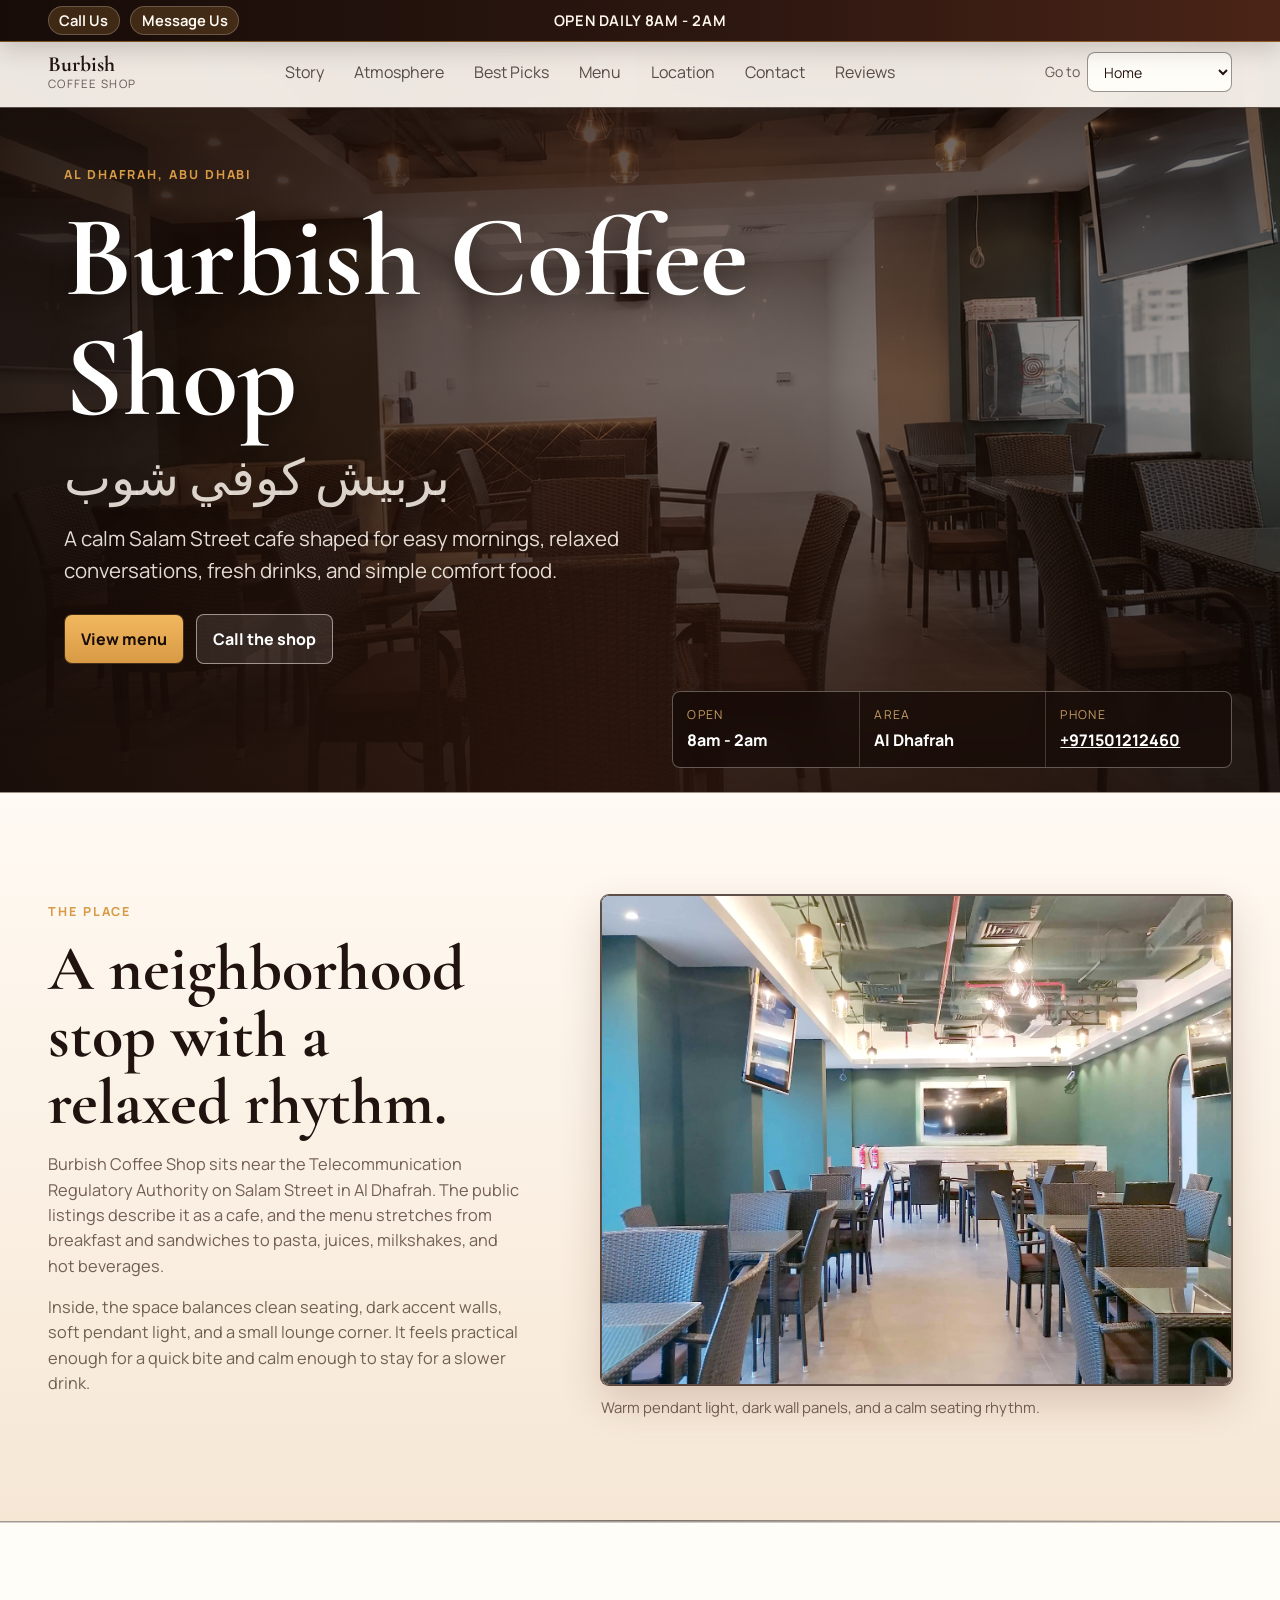
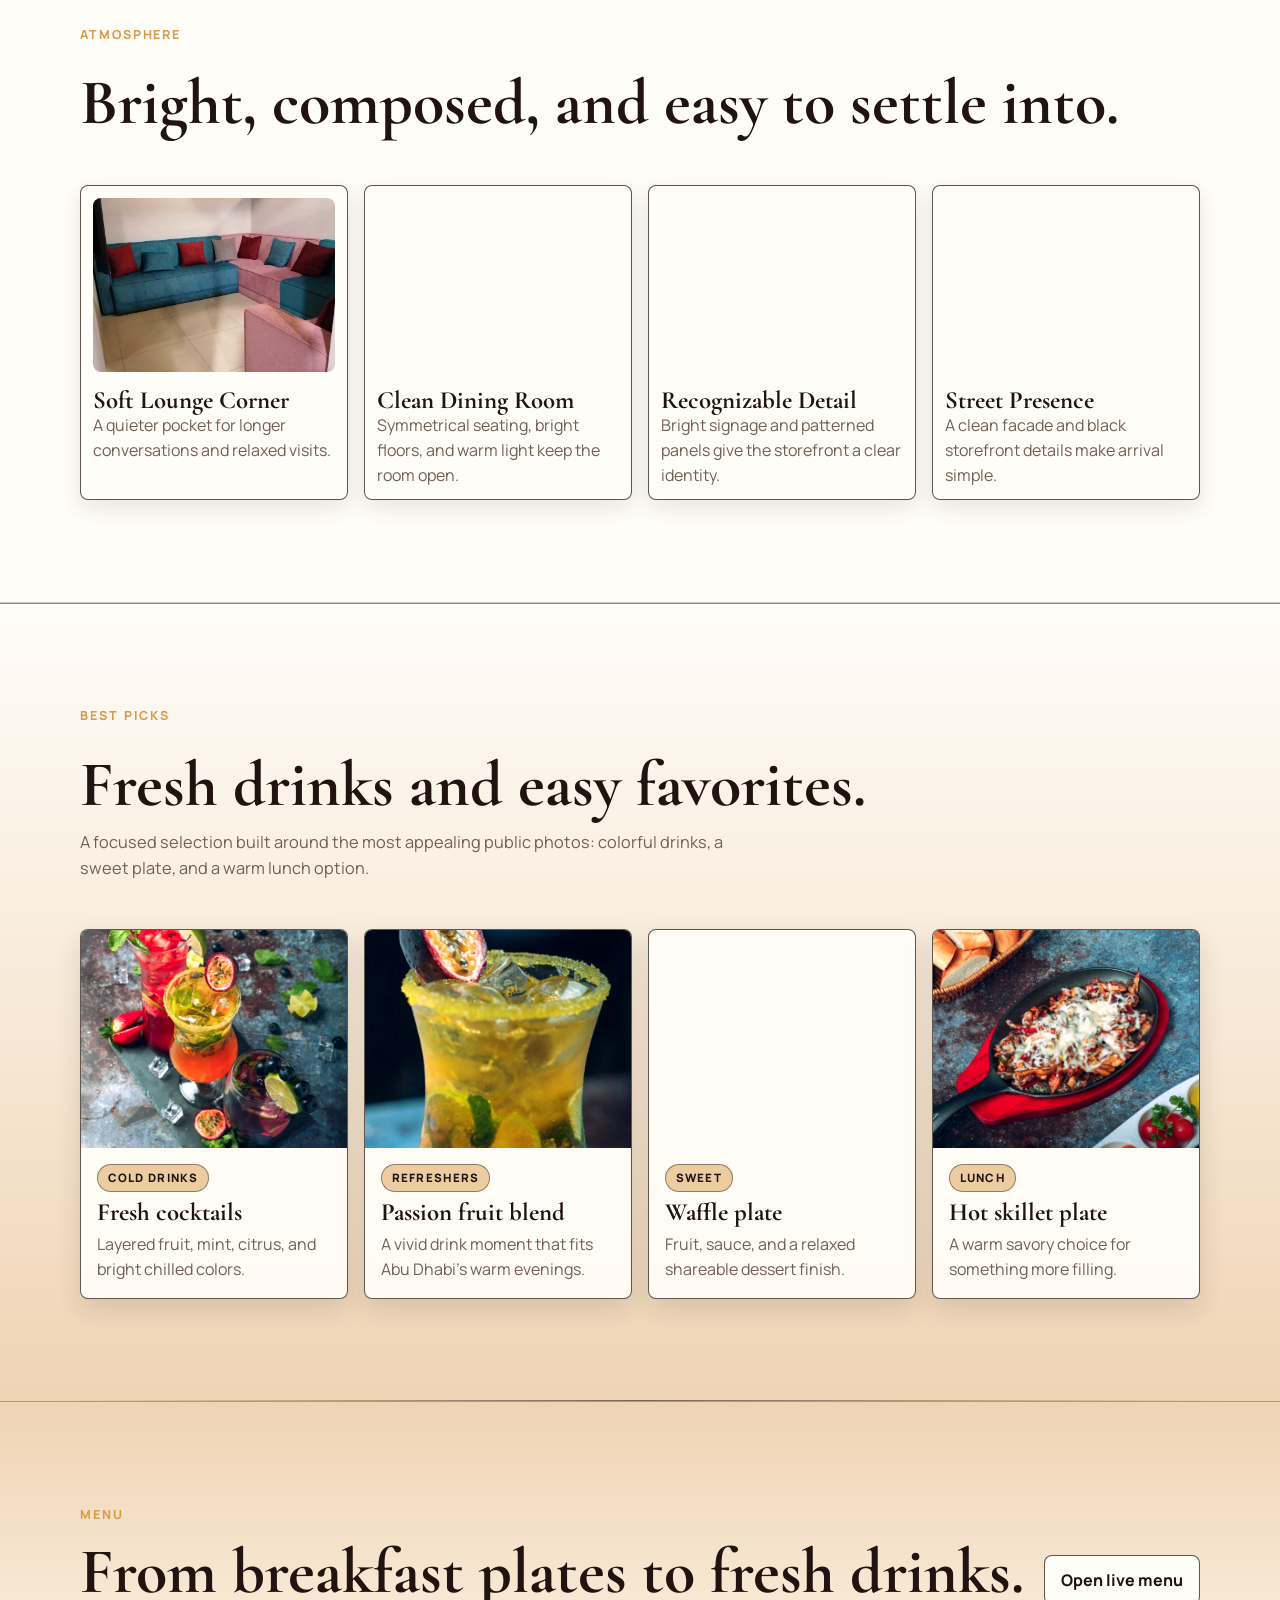
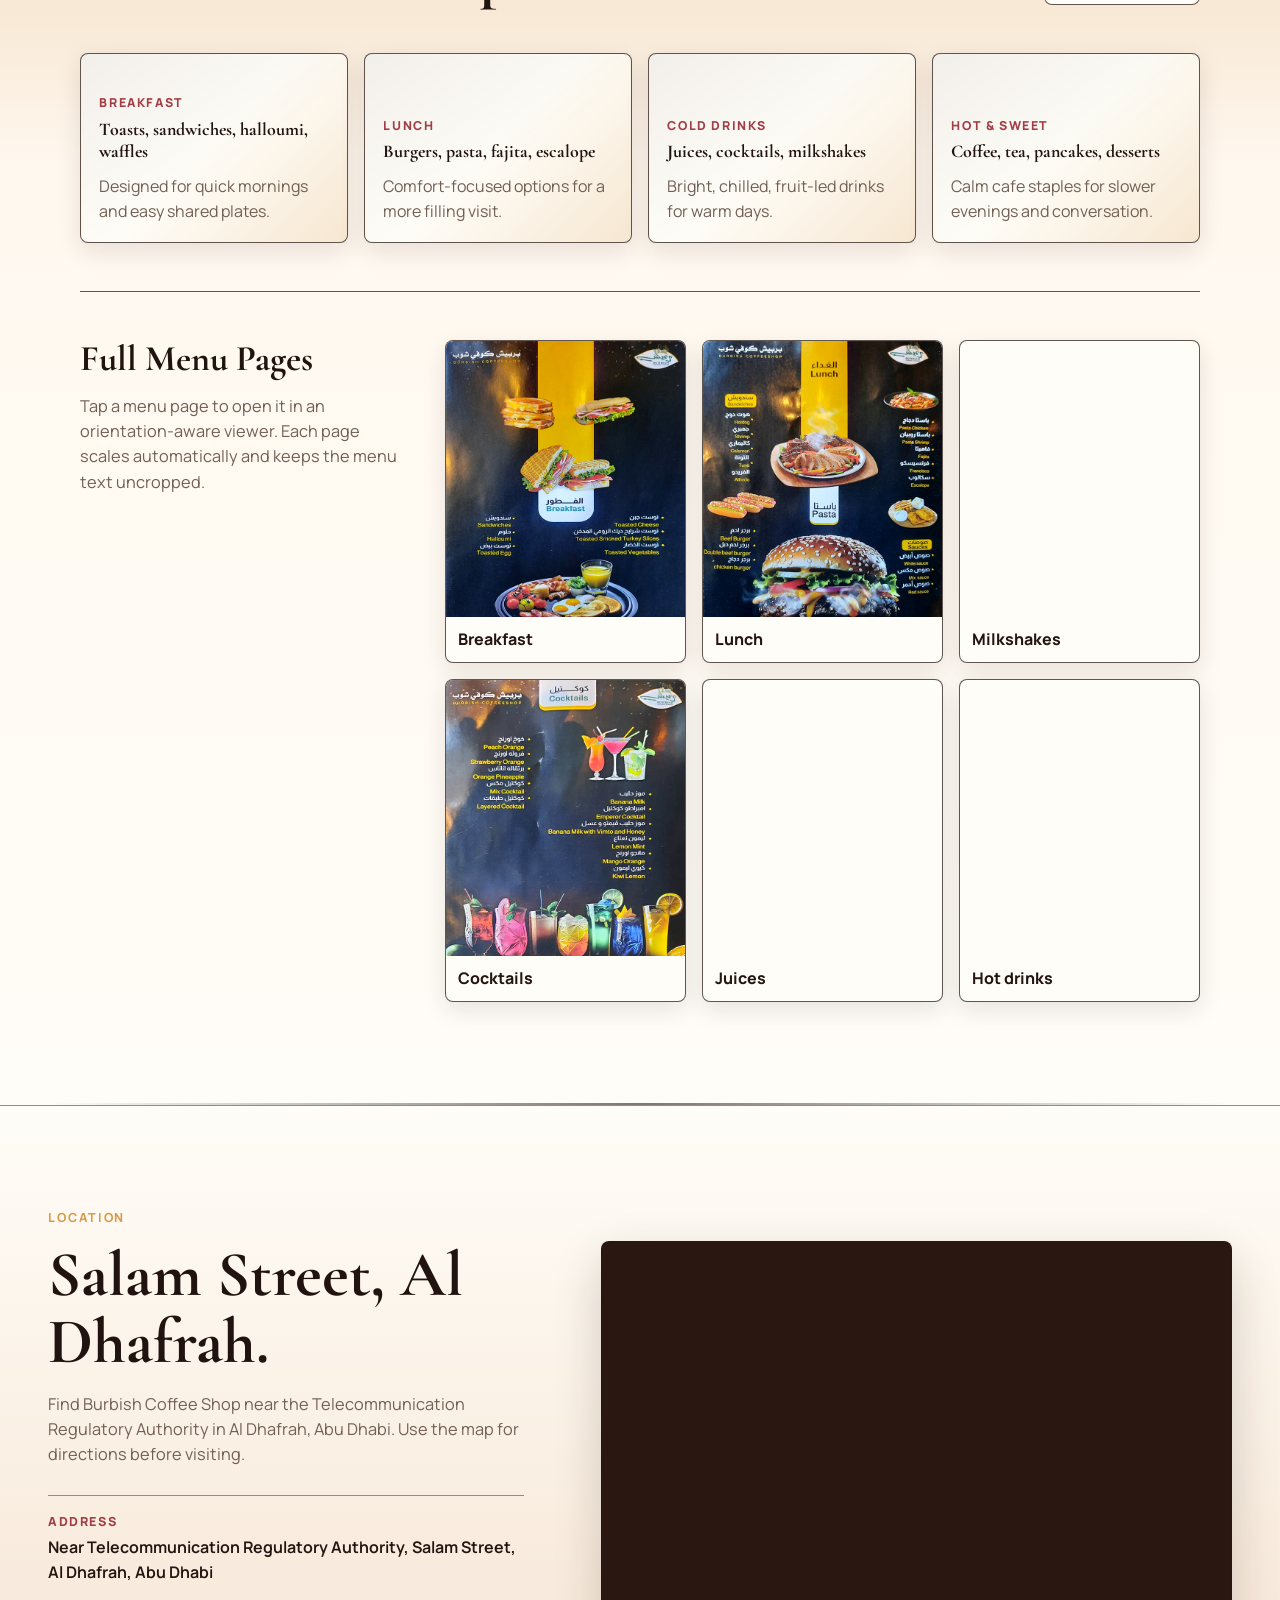
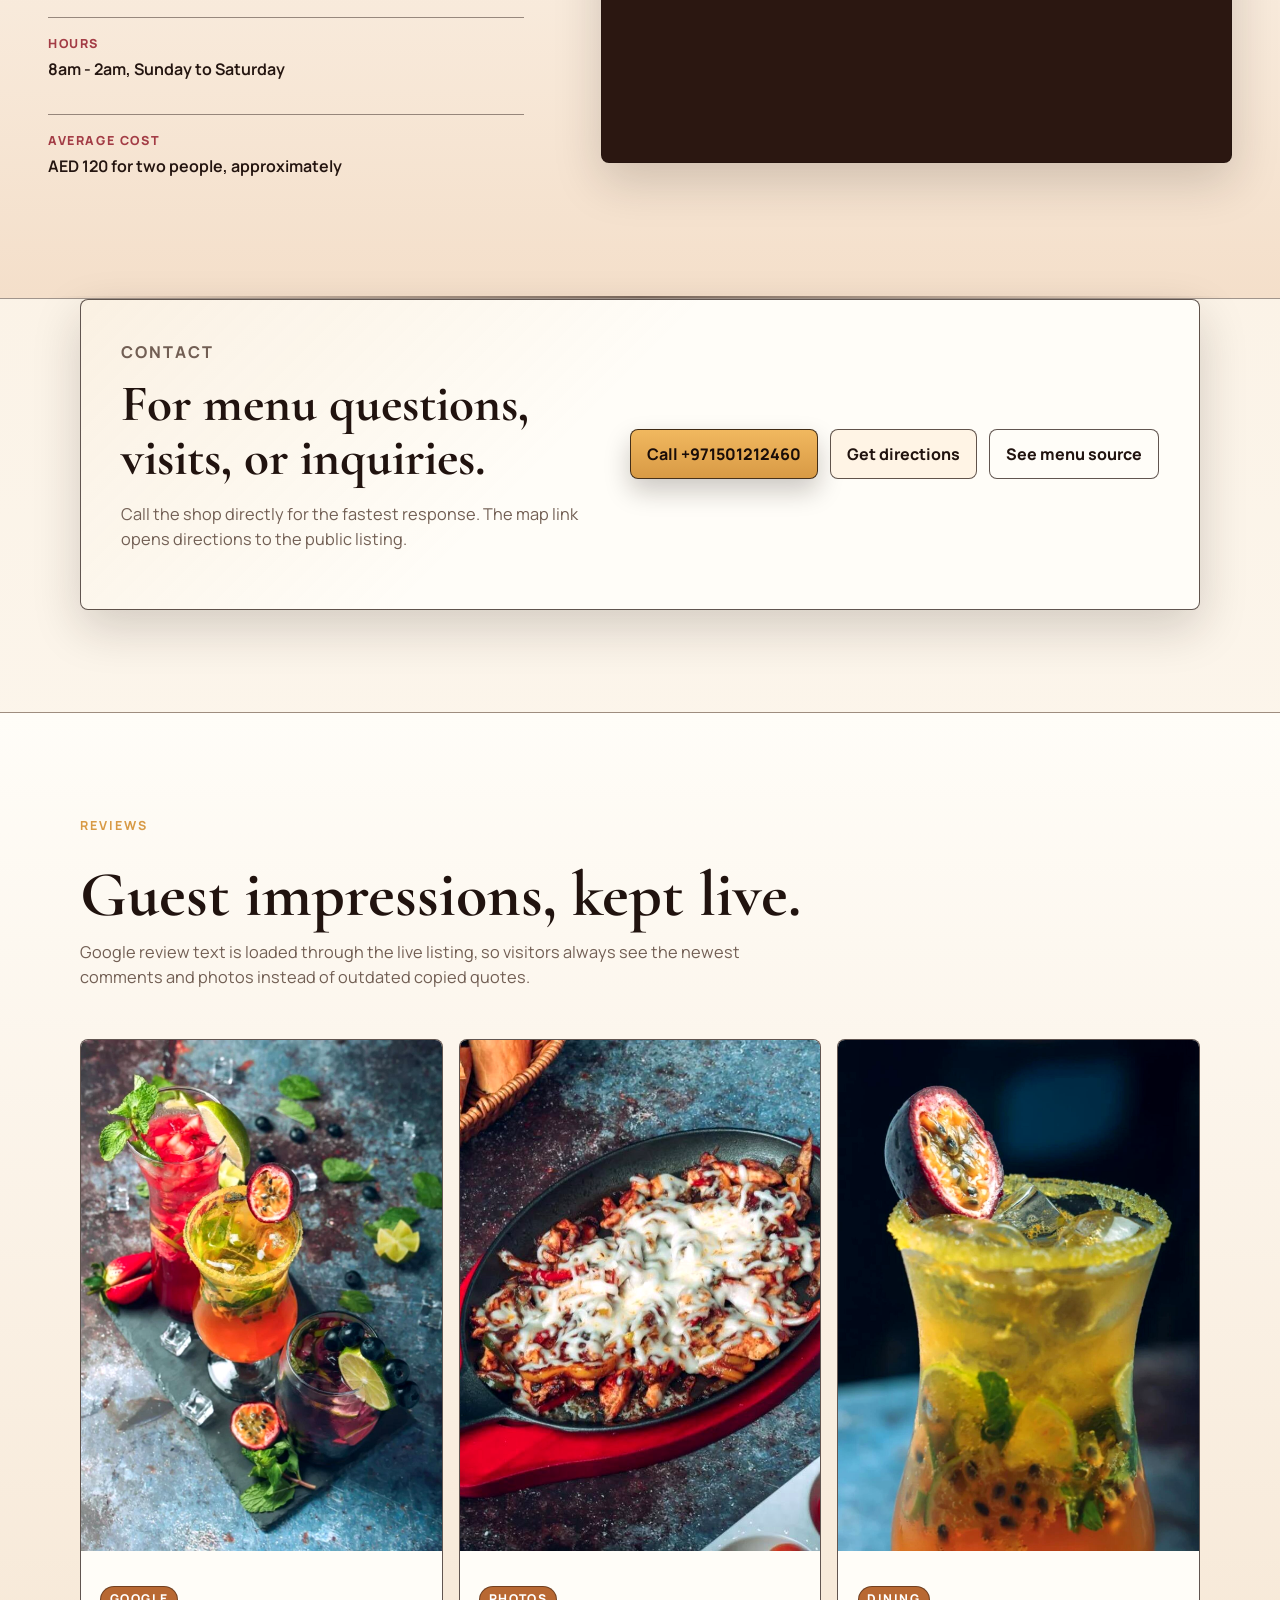
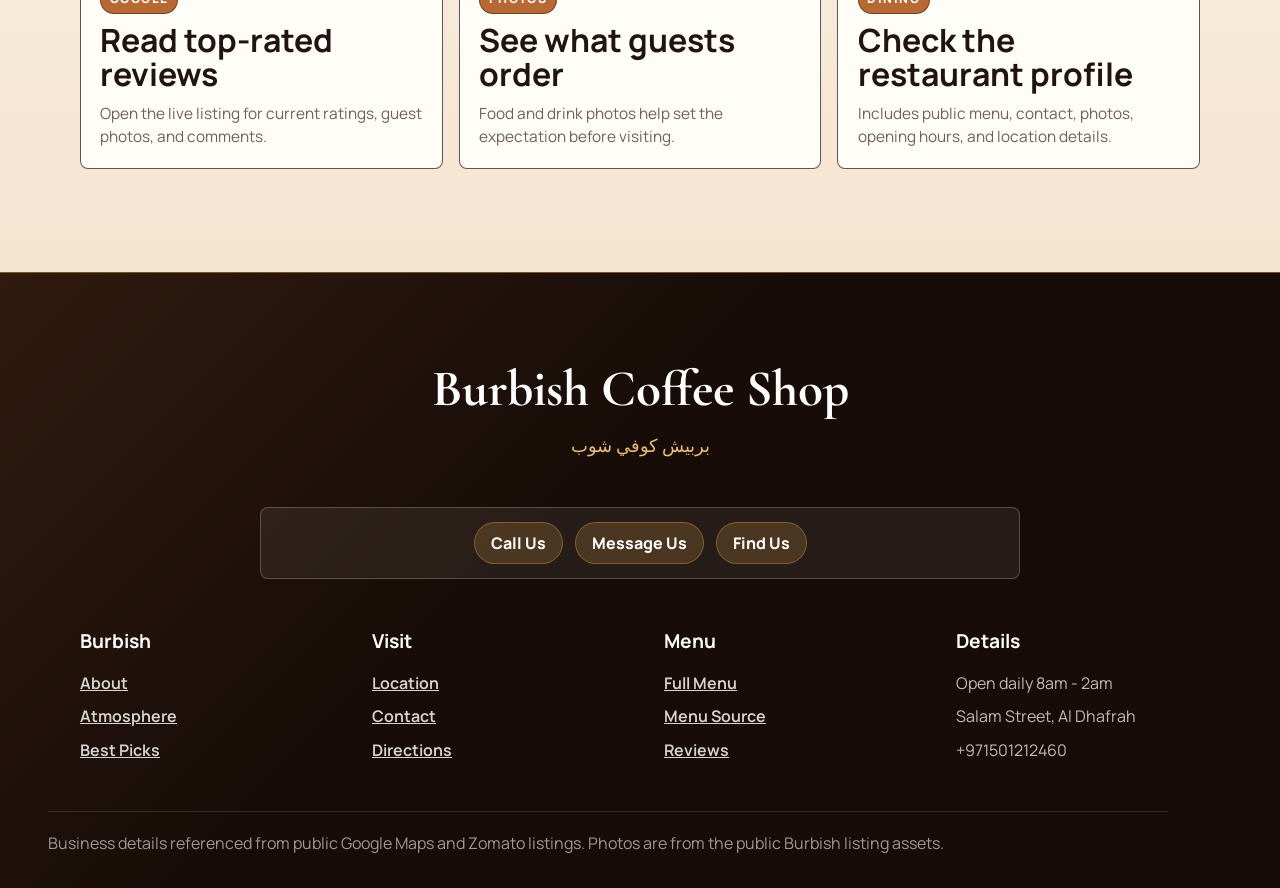
==== commit 02684e0a: "test5" ====
--- a/index.html
+++ b/index.html
@@ -8,7 +8,10 @@
       name="description"
       content="Burbish Coffee Shop in Al Dhafrah, Abu Dhabi: calm seating, breakfast, lunch, fresh juices, milkshakes, hot drinks, location, contact, and full menu."
     >
-    <meta name="theme-color" content="#18362d">
+    <meta name="theme-color" content="#21130f">
+    <link rel="preconnect" href="https://fonts.googleapis.com">
+    <link rel="preconnect" href="https://fonts.gstatic.com" crossorigin>
+    <link href="https://fonts.googleapis.com/css2?family=Cormorant+Garamond:wght@600;700&family=Manrope:wght@400;500;600;700;800&display=swap" rel="stylesheet">
     <link rel="stylesheet" href="styles.css">
     <script defer src="script.js"></script>
     <script type="application/ld+json">
@@ -81,7 +84,7 @@
       <img
         class="hero-image"
         src="assets/images/interior-enhanced-ai.png"
-        alt="Enhanced wide interior view of Burbish Coffee Shop with green walls, warm lights, and calm seating"
+        alt="Enhanced wide interior view of Burbish Coffee Shop with dark accent walls, warm lights, and calm seating"
       >
       <div class="hero-shade" aria-hidden="true"></div>
       <div class="hero-content">
@@ -124,7 +127,7 @@
             milkshakes, and hot beverages.
           </p>
           <p>
-            Inside, the space balances clean seating, green walls, soft pendant light,
+            Inside, the space balances clean seating, dark accent walls, soft pendant light,
             and a small lounge corner. It feels practical enough for a quick bite and
             calm enough to stay for a slower drink.
           </p>
@@ -136,7 +139,7 @@
             loading="lazy"
             decoding="async"
           >
-          <figcaption>Warm pendant light, green walls, and a calm seating rhythm.</figcaption>
+          <figcaption>Warm pendant light, dark wall panels, and a calm seating rhythm.</figcaption>
         </figure>
       </section>
 
--- a/styles.css
+++ b/styles.css
@@ -1,19 +1,22 @@
 :root {
-  --ink: #19211f;
-  --muted: #65706b;
-  --paper: #f4f7f1;
-  --surface: #ffffff;
-  --cream: #fbf6ec;
-  --warm: #f1dfc1;
-  --cocoa: #2b1307;
-  --deep-green: #18362d;
-  --leaf: #2f7d6c;
-  --rose: #c95f65;
-  --gold: #e7b247;
-  --line: rgba(25, 33, 31, 0.14);
-  --shadow: 0 18px 50px rgba(25, 33, 31, 0.14);
-  --soft-shadow: 0 10px 28px rgba(25, 33, 31, 0.11);
-  --ring: 0 0 0 1px rgba(231, 178, 71, 0.32), 0 18px 46px rgba(24, 54, 45, 0.18);
+  --ink: #241510;
+  --muted: #725f54;
+  --paper: #fff8ef;
+  --surface: #fffdf8;
+  --cream: #f6e7d5;
+  --warm: #edc996;
+  --cocoa: #170c08;
+  --espresso: #21130f;
+  --copper: #b86832;
+  --berry: #a33c45;
+  --gold: #d89a45;
+  --line: rgba(36, 21, 16, 0.46);
+  --line-strong: rgba(36, 21, 16, 0.72);
+  --shadow: 0 18px 48px rgba(36, 21, 16, 0.18);
+  --soft-shadow: 0 10px 26px rgba(36, 21, 16, 0.13);
+  --ring: 0 0 0 1px rgba(36, 21, 16, 0.72), 0 18px 42px rgba(88, 45, 28, 0.2);
+  --font-body: "Manrope", "Segoe UI", Arial, sans-serif;
+  --font-display: "Cormorant Garamond", Georgia, "Times New Roman", serif;
   --radius: 8px;
 }
 
@@ -28,8 +31,9 @@
 body {
   margin: 0;
   color: var(--ink);
-  background: var(--paper);
-  font-family: "Segoe UI", Arial, sans-serif;
+  background:
+    linear-gradient(180deg, #fffaf3 0%, #f8ebda 46%, #fffdf8 100%);
+  font-family: var(--font-body);
   line-height: 1.55;
 }
 
@@ -40,8 +44,10 @@
   pointer-events: none;
   content: "";
   background:
-    linear-gradient(115deg, rgba(47, 125, 108, 0.08), transparent 34%),
-    linear-gradient(300deg, rgba(201, 95, 101, 0.07), transparent 40%);
+    linear-gradient(90deg, rgba(36, 21, 16, 0.035) 1px, transparent 1px),
+    linear-gradient(180deg, rgba(36, 21, 16, 0.035) 1px, transparent 1px),
+    linear-gradient(135deg, rgba(216, 154, 69, 0.12), transparent 34%, rgba(163, 60, 69, 0.06) 78%);
+  background-size: 34px 34px, 34px 34px, auto;
 }
 
 img {
@@ -67,7 +73,7 @@
   background: var(--surface);
   color: var(--ink);
   padding: 0.55rem 0.85rem;
-  border: 1px solid var(--line);
+  border: 1.5px solid var(--line-strong);
   border-radius: var(--radius);
 }
 
@@ -85,10 +91,12 @@
   gap: 1rem;
   align-items: center;
   padding: 0.75rem clamp(1rem, 4vw, 3rem);
-  color: #fff;
-  background: rgba(24, 54, 45, 0.86);
-  border-bottom: 1px solid rgba(255, 255, 255, 0.14);
-  backdrop-filter: blur(14px);
+  color: var(--ink);
+  background: rgba(255, 250, 243, 0.92);
+  border-top: 1px solid rgba(216, 154, 69, 0.35);
+  border-bottom: 1.5px solid var(--line-strong);
+  box-shadow: 0 12px 32px rgba(36, 21, 16, 0.14);
+  backdrop-filter: blur(16px);
 }
 
 .utility-bar {
@@ -101,9 +109,10 @@
   align-items: center;
   gap: 1rem;
   padding: 0.35rem clamp(1rem, 4vw, 3rem);
-  color: #21150f;
-  background: #c9aa76;
-  border-bottom: 1px solid rgba(43, 19, 7, 0.12);
+  color: #fff8ef;
+  background: linear-gradient(90deg, #170c08 0%, #2d1710 58%, #4a2417 100%);
+  border-bottom: 1px solid rgba(216, 154, 69, 0.5);
+  box-shadow: 0 8px 24px rgba(36, 21, 16, 0.18);
   font-size: 0.92rem;
   font-weight: 650;
 }
@@ -125,9 +134,9 @@
 
 .utility-inner a {
   padding: 0.15rem 0.65rem;
-  color: #21150f;
-  background: rgba(255, 255, 255, 0.28);
-  border: 1px solid rgba(43, 19, 7, 0.12);
+  color: #fffaf3;
+  background: rgba(216, 154, 69, 0.2);
+  border: 1px solid rgba(255, 248, 239, 0.22);
 }
 
 .utility-bar p {
@@ -146,13 +155,14 @@
 
 .brand-mark span {
   font-size: clamp(1.05rem, 2vw, 1.35rem);
-  font-weight: 750;
+  font-family: var(--font-display);
+  font-weight: 700;
   letter-spacing: 0;
 }
 
 .brand-mark small {
   margin-top: 0.18rem;
-  color: rgba(255, 255, 255, 0.76);
+  color: rgba(36, 21, 16, 0.68);
   font-size: 0.72rem;
   text-transform: uppercase;
   letter-spacing: 0.08rem;
@@ -172,21 +182,23 @@
   align-items: center;
   padding: 0 0.75rem;
   border-radius: var(--radius);
-  color: rgba(255, 255, 255, 0.8);
+  color: rgba(36, 21, 16, 0.74);
   text-decoration: none;
+  border: 1px solid transparent;
 }
 
 .nav-links a:hover,
 .nav-links a.is-active {
-  color: #fff;
-  background: rgba(255, 255, 255, 0.12);
+  color: var(--ink);
+  background: rgba(216, 154, 69, 0.18);
+  border-color: rgba(36, 21, 16, 0.26);
 }
 
 .jump-control {
   display: inline-flex;
   align-items: center;
   gap: 0.45rem;
-  color: rgba(255, 255, 255, 0.74);
+  color: rgba(36, 21, 16, 0.68);
   font-size: 0.88rem;
 }
 
@@ -194,8 +206,8 @@
   min-height: 40px;
   max-width: 11rem;
   color: var(--ink);
-  background: #fff;
-  border: 1px solid rgba(255, 255, 255, 0.28);
+  background: var(--surface);
+  border: 1.5px solid var(--line);
   border-radius: var(--radius);
   padding: 0 2rem 0 0.75rem;
 }
@@ -211,7 +223,7 @@
   align-items: end;
   overflow: hidden;
   color: #fff;
-  background: var(--deep-green);
+  background: var(--cocoa);
 }
 
 .hero-image {
@@ -221,15 +233,15 @@
   height: 100%;
   object-fit: cover;
   object-position: center 45%;
-  filter: saturate(1.04) contrast(1.03);
+  filter: sepia(0.14) saturate(0.86) contrast(1.07) brightness(0.9);
 }
 
 .hero-shade {
   position: absolute;
   inset: 0;
   background:
-    linear-gradient(90deg, rgba(10, 25, 21, 0.76) 0%, rgba(10, 25, 21, 0.46) 48%, rgba(10, 25, 21, 0.18) 100%),
-    linear-gradient(180deg, rgba(10, 25, 21, 0.38) 0%, rgba(10, 25, 21, 0.1) 48%, rgba(10, 25, 21, 0.72) 100%);
+    linear-gradient(90deg, rgba(23, 12, 8, 0.86) 0%, rgba(52, 25, 15, 0.58) 48%, rgba(23, 12, 8, 0.2) 100%),
+    linear-gradient(180deg, rgba(23, 12, 8, 0.48) 0%, rgba(23, 12, 8, 0.12) 48%, rgba(23, 12, 8, 0.82) 100%);
 }
 
 .hero-content {
@@ -254,26 +266,29 @@
   margin: 0;
   line-height: 1.05;
   letter-spacing: 0;
+  font-family: var(--font-display);
 }
 
 .hero h1 {
   max-width: 760px;
   font-size: clamp(3.2rem, 9vw, 7.6rem);
-  font-weight: 800;
+  font-weight: 700;
+  text-shadow: 0 8px 26px rgba(0, 0, 0, 0.38);
 }
 
 .hero h1 span {
   display: block;
   margin-top: 0.65rem;
-  color: rgba(255, 255, 255, 0.82);
+  color: rgba(255, 248, 239, 0.84);
   font-size: clamp(1.55rem, 4.5vw, 3.1rem);
+  font-family: var(--font-body);
   font-weight: 500;
 }
 
 .hero-content > p:not(.eyebrow) {
   max-width: 600px;
   margin: 1.35rem 0 0;
-  color: rgba(255, 255, 255, 0.86);
+  color: rgba(255, 248, 239, 0.88);
   font-size: clamp(1.05rem, 2vw, 1.28rem);
 }
 
@@ -299,25 +314,27 @@
 }
 
 .button.primary {
-  color: #17211d;
-  background: var(--gold);
+  color: #1a0d09;
+  background: linear-gradient(180deg, #f1b85f 0%, var(--gold) 100%);
+  border: 1.5px solid rgba(23, 12, 8, 0.78);
+  box-shadow: 0 12px 26px rgba(23, 12, 8, 0.22);
 }
 
 .button.secondary {
   color: #fff;
-  border: 1px solid rgba(255, 255, 255, 0.42);
-  background: rgba(255, 255, 255, 0.08);
+  border: 1.5px solid rgba(255, 248, 239, 0.52);
+  background: rgba(255, 248, 239, 0.1);
 }
 
 .button.ghost {
-  color: var(--deep-green);
-  border: 1px solid var(--line);
-  background: #fff;
+  color: var(--espresso);
+  border: 1.5px solid var(--line-strong);
+  background: var(--surface);
 }
 
 .text-link {
-  color: var(--deep-green);
-  border: 1px solid var(--line);
+  color: var(--espresso);
+  border: 1.5px solid var(--line-strong);
   background: var(--surface);
 }
 
@@ -337,16 +354,16 @@
   width: min(560px, calc(100vw - 2rem));
   margin: 0;
   overflow: hidden;
-  border: 1px solid rgba(255, 255, 255, 0.18);
-  border-radius: var(--radius);
-  background: rgba(24, 54, 45, 0.74);
+  border: 1.5px solid rgba(255, 248, 239, 0.32);
+  border-radius: var(--radius);
+  background: rgba(23, 12, 8, 0.8);
   backdrop-filter: blur(12px);
 }
 
 .hero-facts div {
   min-width: 0;
   padding: 0.9rem;
-  border-left: 1px solid rgba(255, 255, 255, 0.13);
+  border-left: 1px solid rgba(255, 248, 239, 0.18);
 }
 
 .hero-facts div:first-child {
@@ -354,7 +371,7 @@
 }
 
 .hero-facts dt {
-  color: rgba(255, 255, 255, 0.64);
+  color: rgba(245, 197, 127, 0.78);
   font-size: 0.76rem;
   text-transform: uppercase;
   letter-spacing: 0.08rem;
@@ -378,6 +395,7 @@
 .menu-section,
 .reviews-section {
   padding: clamp(4.5rem, 8vw, 7rem) clamp(1rem, 4vw, 3rem);
+  border-top: 1.5px solid rgba(36, 21, 16, 0.42);
 }
 
 .reveal {
@@ -406,9 +424,9 @@
   left: clamp(1rem, 4vw, 3rem);
   right: clamp(1rem, 4vw, 3rem);
   bottom: 0;
-  height: 1px;
+  height: 1.5px;
   content: "";
-  background: linear-gradient(90deg, transparent, rgba(24, 54, 45, 0.18), transparent);
+  background: linear-gradient(90deg, transparent, rgba(36, 21, 16, 0.58), transparent);
 }
 
 .story-section,
@@ -420,19 +438,19 @@
 }
 
 .story-section {
-  background: linear-gradient(180deg, #f8faf4 0%, var(--cream) 100%);
+  background: linear-gradient(180deg, #fffaf3 0%, #f6e7d5 100%);
 }
 
 .signature-section {
-  background: linear-gradient(180deg, #fff 0%, var(--cream) 42%, #f6ead5 100%);
+  background: linear-gradient(180deg, #fffdf8 0%, #f8ead9 48%, #efd4b4 100%);
 }
 
 .menu-section {
-  background: linear-gradient(180deg, #f6ead5 0%, #fffaf2 28%, #fff 100%);
+  background: linear-gradient(180deg, #efd4b4 0%, #fff8ef 28%, #fffdf8 100%);
 }
 
 .location-section {
-  background: linear-gradient(180deg, #fff 0%, #f6efe3 100%);
+  background: linear-gradient(180deg, #fffdf8 0%, #f4dfca 100%);
 }
 
 .section-copy {
@@ -440,14 +458,15 @@
 }
 
 .section h2 {
-  color: var(--deep-green);
+  color: var(--espresso);
   font-size: clamp(2.25rem, 5vw, 4.5rem);
-  font-weight: 780;
+  font-weight: 700;
 }
 
 .section h3 {
-  color: var(--deep-green);
+  color: var(--espresso);
   font-size: clamp(1.15rem, 2.4vw, 1.55rem);
+  font-weight: 700;
 }
 
 .section-copy p:not(.eyebrow),
@@ -474,7 +493,7 @@
 .feature-photo img {
   aspect-ratio: 4 / 3.1;
   object-position: center;
-  border: 1px solid rgba(24, 54, 45, 0.1);
+  border: 1.5px solid var(--line-strong);
   box-shadow: var(--ring);
 }
 
@@ -485,15 +504,15 @@
 }
 
 .atmosphere-section {
-  background: #fff;
+  background: #fffdf8;
 }
 
 .reviews-section {
-  background: linear-gradient(180deg, #fff 0%, #f7efe2 100%);
+  background: linear-gradient(180deg, #fffdf8 0%, #f5e4d0 100%);
 }
 
 .atmosphere-section {
-  box-shadow: inset 0 1px 0 rgba(24, 54, 45, 0.08), inset 0 -1px 0 rgba(24, 54, 45, 0.08);
+  box-shadow: inset 0 1px 0 rgba(36, 21, 16, 0.22), inset 0 -1px 0 rgba(36, 21, 16, 0.22);
 }
 
 .section-intro,
@@ -533,16 +552,16 @@
   flex-direction: column;
   gap: 0.95rem;
   padding: 0.75rem;
-  background: #fff;
-  border: 1px solid rgba(24, 54, 45, 0.1);
-  border-radius: var(--radius);
-  box-shadow: 0 8px 22px rgba(25, 33, 31, 0.06);
+  background: var(--surface);
+  border: 1.5px solid var(--line-strong);
+  border-radius: var(--radius);
+  box-shadow: 0 8px 22px rgba(36, 21, 16, 0.1);
   transition: transform 220ms ease, border-color 220ms ease, box-shadow 220ms ease;
 }
 
 .atmosphere-tile:hover {
   transform: translateY(-3px);
-  border-color: rgba(24, 54, 45, 0.12);
+  border-color: rgba(184, 104, 50, 0.74);
   box-shadow: var(--soft-shadow);
 }
 
@@ -573,8 +592,8 @@
 .signature-card {
   min-width: 0;
   overflow: hidden;
-  background: rgba(255, 255, 255, 0.86);
-  border: 1px solid rgba(43, 19, 7, 0.12);
+  background: rgba(255, 253, 248, 0.94);
+  border: 1.5px solid var(--line-strong);
   border-radius: var(--radius);
   box-shadow: var(--soft-shadow);
   transition: transform 220ms ease, box-shadow 220ms ease, border-color 220ms ease;
@@ -582,7 +601,7 @@
 
 .signature-card:hover {
   transform: translateY(-4px);
-  border-color: rgba(231, 178, 71, 0.58);
+  border-color: rgba(184, 104, 50, 0.8);
   box-shadow: var(--ring);
 }
 
@@ -607,9 +626,9 @@
 .signature-card span {
   width: fit-content;
   padding: 0.25rem 0.6rem;
-  color: #22140b;
-  background: rgba(231, 178, 71, 0.42);
-  border: 1px solid rgba(43, 19, 7, 0.1);
+  color: #21130f;
+  background: rgba(216, 154, 69, 0.48);
+  border: 1px solid rgba(36, 21, 16, 0.44);
   border-radius: 999px;
   font-size: 0.72rem;
   font-weight: 800;
@@ -641,17 +660,17 @@
 
 .menu-card {
   min-width: 0;
-  background: #fff;
-  border: 1px solid var(--line);
+  background: var(--surface);
+  border: 1.5px solid var(--line-strong);
   border-radius: var(--radius);
   overflow: hidden;
-  box-shadow: 0 8px 26px rgba(25, 33, 31, 0.08);
+  box-shadow: 0 8px 26px rgba(36, 21, 16, 0.11);
   transition: transform 220ms ease, box-shadow 220ms ease, border-color 220ms ease;
 }
 
 .menu-card:hover {
   transform: translateY(-4px);
-  border-color: rgba(231, 178, 71, 0.46);
+  border-color: rgba(184, 104, 50, 0.78);
   box-shadow: var(--ring);
 }
 
@@ -660,9 +679,9 @@
   display: grid;
   align-items: end;
   background:
-    linear-gradient(145deg, rgba(24, 54, 45, 0.04), transparent 58%),
-    linear-gradient(315deg, rgba(231, 178, 71, 0.2), transparent 52%),
-    #fff;
+    linear-gradient(145deg, rgba(36, 21, 16, 0.06), transparent 58%),
+    linear-gradient(315deg, rgba(216, 154, 69, 0.22), transparent 52%),
+    var(--surface);
 }
 
 .menu-card img {
@@ -681,7 +700,7 @@
 }
 
 .menu-label {
-  color: var(--rose);
+  color: var(--berry);
   font-size: 0.77rem;
   font-weight: 800;
   text-transform: uppercase;
@@ -706,7 +725,7 @@
   align-items: start;
   margin-top: clamp(2rem, 4vw, 3rem);
   padding-top: clamp(2rem, 4vw, 3rem);
-  border-top: 1px solid var(--line);
+  border-top: 1.5px solid var(--line-strong);
 }
 
 .full-menu-copy {
@@ -732,10 +751,10 @@
   color: var(--ink);
   text-align: left;
   cursor: pointer;
-  background: #fff;
-  border: 1px solid var(--line);
-  border-radius: var(--radius);
-  box-shadow: 0 8px 24px rgba(25, 33, 31, 0.08);
+  background: var(--surface);
+  border: 1.5px solid var(--line-strong);
+  border-radius: var(--radius);
+  box-shadow: 0 8px 24px rgba(36, 21, 16, 0.11);
   transition: transform 220ms ease, box-shadow 220ms ease, border-color 220ms ease;
 }
 
@@ -750,7 +769,7 @@
 
 .menu-page:hover,
 .menu-page:focus-visible {
-  border-color: rgba(231, 178, 71, 0.52);
+  border-color: rgba(184, 104, 50, 0.8);
   box-shadow: var(--ring);
 }
 
@@ -780,8 +799,8 @@
   padding: 1.35rem;
   color: var(--ink);
   text-decoration: none;
-  background: var(--paper);
-  border: 1px solid var(--line);
+  background: #fff8ef;
+  border: 1.5px solid var(--line-strong);
   border-radius: var(--radius);
   transition: transform 180ms ease, box-shadow 180ms ease;
 }
@@ -795,7 +814,7 @@
   grid-template-rows: 1fr auto;
   overflow: hidden;
   padding: 0;
-  background: #fff;
+  background: var(--surface);
 }
 
 .photo-card img {
@@ -826,13 +845,14 @@
   font-weight: 800;
   text-transform: uppercase;
   letter-spacing: 0.09rem;
-  background: var(--leaf);
+  background: var(--copper);
+  border: 1px solid rgba(36, 21, 16, 0.48);
   border-radius: 999px;
 }
 
 .review-card strong {
   display: block;
-  color: var(--deep-green);
+  color: var(--espresso);
   font-size: clamp(1.35rem, 2.6vw, 2rem);
   line-height: 1.05;
 }
@@ -850,11 +870,11 @@
 
 .info-list div {
   padding: 1rem 0;
-  border-top: 1px solid var(--line);
+  border-top: 1.5px solid var(--line);
 }
 
 .info-list dt {
-  color: var(--rose);
+  color: var(--berry);
   font-size: 0.78rem;
   font-weight: 800;
   text-transform: uppercase;
@@ -870,8 +890,8 @@
 .map-wrap {
   min-height: 520px;
   overflow: hidden;
-  background: #dce5dd;
-  border: 1px solid var(--line);
+  background: #2b1711;
+  border: 1.5px solid var(--line-strong);
   border-radius: var(--radius);
   box-shadow: var(--shadow);
 }
@@ -897,8 +917,10 @@
   align-items: center;
   padding: clamp(1.4rem, 4vw, 2.5rem);
   color: var(--ink);
-  background: #fff;
-  border: 1px solid var(--line);
+  background:
+    linear-gradient(135deg, rgba(216, 154, 69, 0.12), transparent 44%),
+    var(--surface);
+  border: 1.5px solid var(--line-strong);
   border-radius: var(--radius);
   box-shadow: var(--shadow);
 }
@@ -914,9 +936,9 @@
 }
 
 .contact-actions .button.secondary {
-  color: var(--deep-green);
-  border-color: var(--line);
-  background: #eef5f0;
+  color: var(--espresso);
+  border-color: var(--line-strong);
+  background: #fff4e5;
 }
 
 .site-footer {
@@ -924,7 +946,10 @@
   gap: clamp(1.5rem, 4vw, 3rem);
   padding: clamp(3rem, 6vw, 5rem) clamp(1rem, 4vw, 3rem) 2rem;
   color: rgba(255, 255, 255, 0.74);
-  background: var(--cocoa);
+  background:
+    linear-gradient(135deg, rgba(184, 104, 50, 0.16), transparent 42%),
+    var(--cocoa);
+  border-top: 1.5px solid rgba(216, 154, 69, 0.5);
 }
 
 .site-footer p {
@@ -940,11 +965,12 @@
 .footer-brand p {
   color: #fff;
   font-size: clamp(1.8rem, 4vw, 3.2rem);
-  font-weight: 800;
+  font-family: var(--font-display);
+  font-weight: 700;
 }
 
 .footer-brand small {
-  color: #d6bc8e;
+  color: #e9bd79;
   font-size: 1.1rem;
 }
 
@@ -956,8 +982,8 @@
   justify-content: center;
   gap: 0.75rem;
   padding: 0.85rem;
-  background: rgba(255, 255, 255, 0.06);
-  border: 1px solid rgba(255, 255, 255, 0.12);
+  background: rgba(255, 248, 239, 0.07);
+  border: 1.5px solid rgba(255, 248, 239, 0.22);
   border-radius: var(--radius);
 }
 
@@ -965,8 +991,8 @@
   min-height: 42px;
   padding: 0 1rem;
   color: #fff;
-  background: rgba(201, 170, 118, 0.18);
-  border: 1px solid rgba(201, 170, 118, 0.26);
+  background: rgba(216, 154, 69, 0.2);
+  border: 1px solid rgba(216, 154, 69, 0.42);
   font-weight: 750;
 }
 
@@ -1013,8 +1039,8 @@
   padding: 0;
   overflow: hidden;
   color: var(--ink);
-  background: #fff;
-  border: 0;
+  background: var(--surface);
+  border: 1.5px solid var(--line-strong);
   border-radius: var(--radius);
   box-shadow: 0 24px 80px rgba(0, 0, 0, 0.35);
 }
@@ -1024,7 +1050,7 @@
 }
 
 .menu-dialog::backdrop {
-  background: rgba(10, 18, 16, 0.72);
+  background: rgba(23, 12, 8, 0.76);
 }
 
 .dialog-toolbar {
@@ -1033,7 +1059,7 @@
   gap: 1rem;
   align-items: center;
   padding: 0.75rem 1rem;
-  border-bottom: 1px solid var(--line);
+  border-bottom: 1.5px solid var(--line-strong);
 }
 
 .dialog-toolbar h2 {
@@ -1046,8 +1072,8 @@
   cursor: pointer;
   border-radius: var(--radius);
   color: #fff;
-  background: var(--deep-green);
-  border: 0;
+  background: var(--espresso);
+  border: 1px solid rgba(255, 248, 239, 0.24);
 }
 
 .dialog-stage {
@@ -1057,9 +1083,9 @@
   overflow: auto;
   padding: clamp(0.9rem, 2.4vw, 1.4rem);
   background:
-    linear-gradient(90deg, rgba(24, 54, 45, 0.05) 1px, transparent 1px),
-    linear-gradient(180deg, rgba(24, 54, 45, 0.05) 1px, transparent 1px),
-    #f7f7f4;
+    linear-gradient(90deg, rgba(36, 21, 16, 0.055) 1px, transparent 1px),
+    linear-gradient(180deg, rgba(36, 21, 16, 0.055) 1px, transparent 1px),
+    #fff8ef;
   background-size: 24px 24px;
 }
 
@@ -1069,8 +1095,9 @@
   max-width: 100%;
   max-height: none;
   object-fit: contain;
-  background: #fff;
-  box-shadow: 0 18px 45px rgba(25, 33, 31, 0.18);
+  background: var(--surface);
+  border: 1px solid var(--line);
+  box-shadow: 0 18px 45px rgba(36, 21, 16, 0.2);
 }
 
 .menu-dialog img.is-landscape {
@@ -1158,16 +1185,28 @@
   }
 
   .hero {
-    min-height: 84svh;
+    min-height: max(940px, 92svh);
   }
 
   .hero-content {
     width: 100%;
-    padding: 6.4rem 1rem 11.5rem;
+    padding: 5.5rem 1rem 19.5rem;
   }
 
   .hero h1 {
-    font-size: clamp(2.65rem, 15vw, 4.5rem);
+    max-width: 8.5ch;
+    overflow-wrap: normal;
+    font-size: clamp(2.8rem, 13vw, 3.7rem);
+    line-height: 0.96;
+  }
+
+  .hero h1 span {
+    font-size: clamp(1.25rem, 7vw, 1.8rem);
+  }
+
+  .hero-content > p:not(.eyebrow) {
+    max-width: 22rem;
+    font-size: 1rem;
   }
 
   .hero-facts {
@@ -1226,6 +1265,10 @@
     display: grid;
   }
 
+  .hero-actions .button {
+    width: 100%;
+  }
+
   .menu-dialog {
     width: calc(100vw - 1rem);
     max-height: calc(100svh - 1rem);
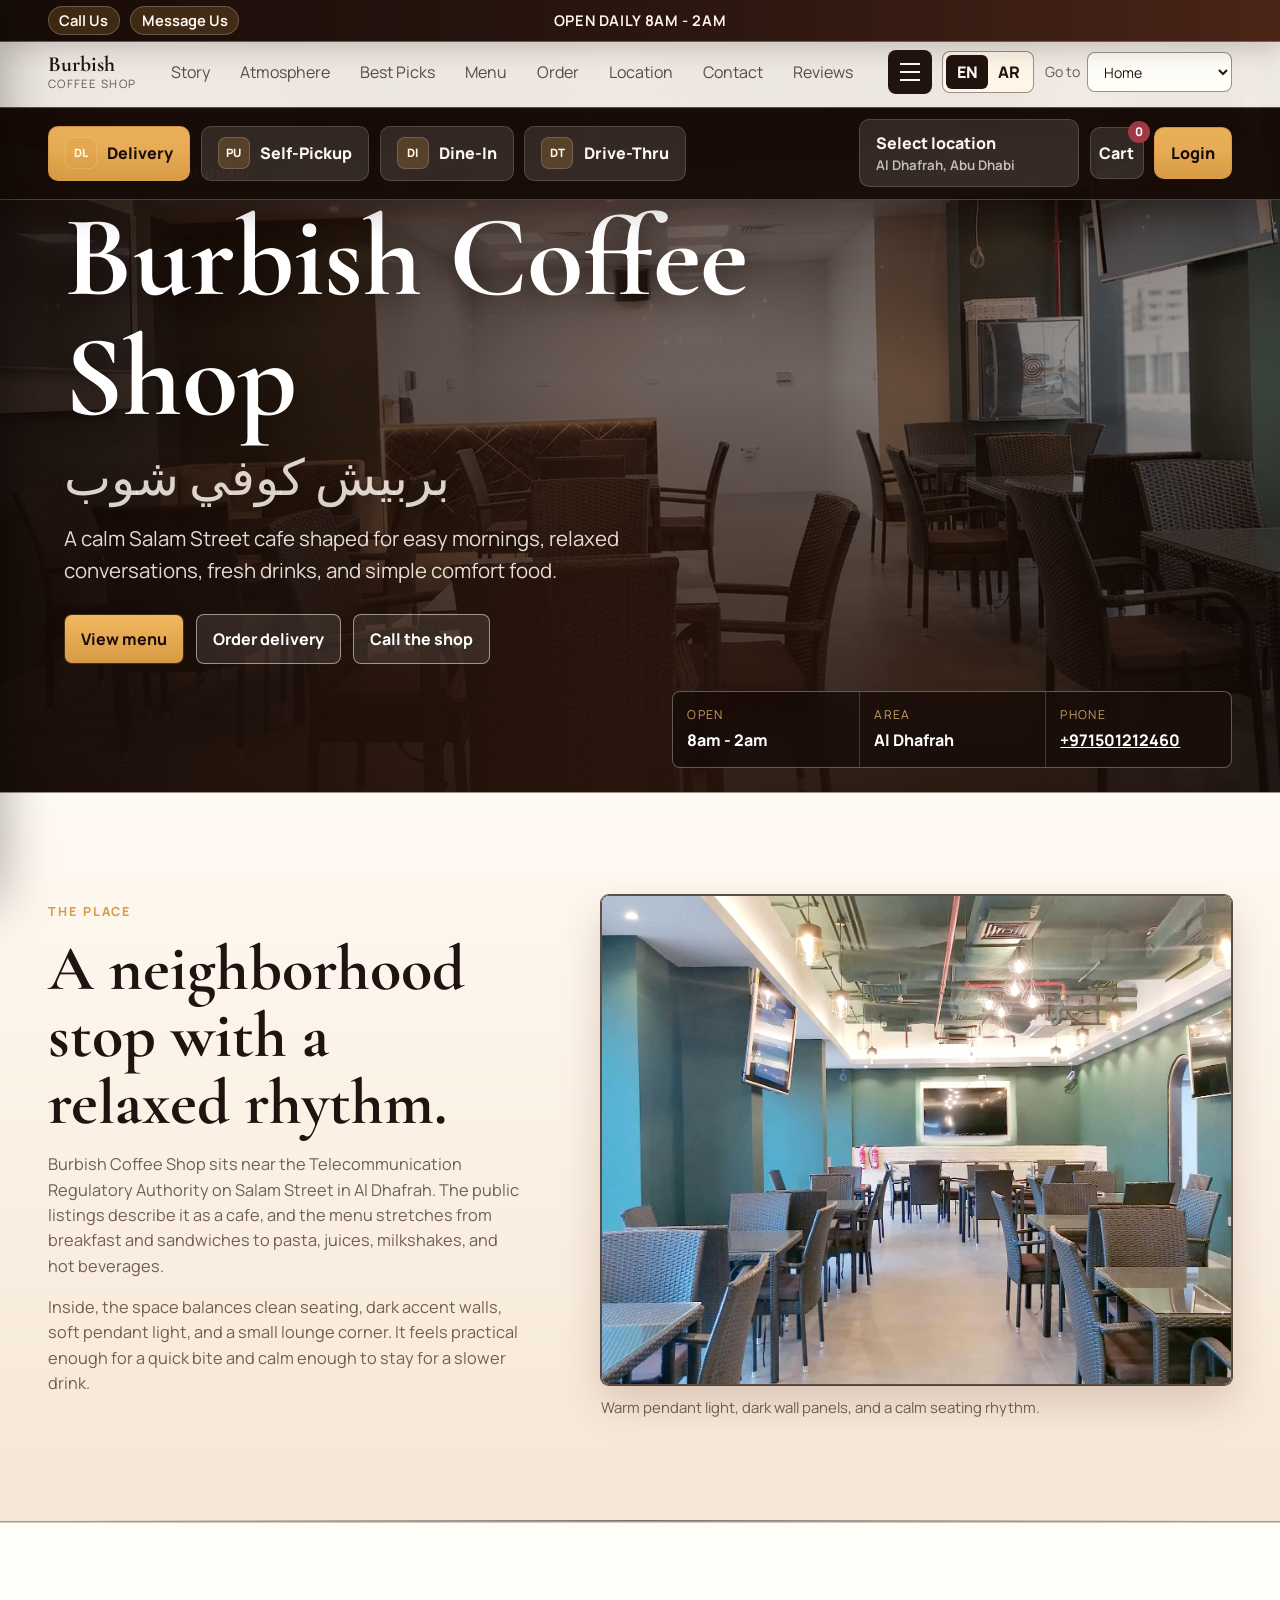
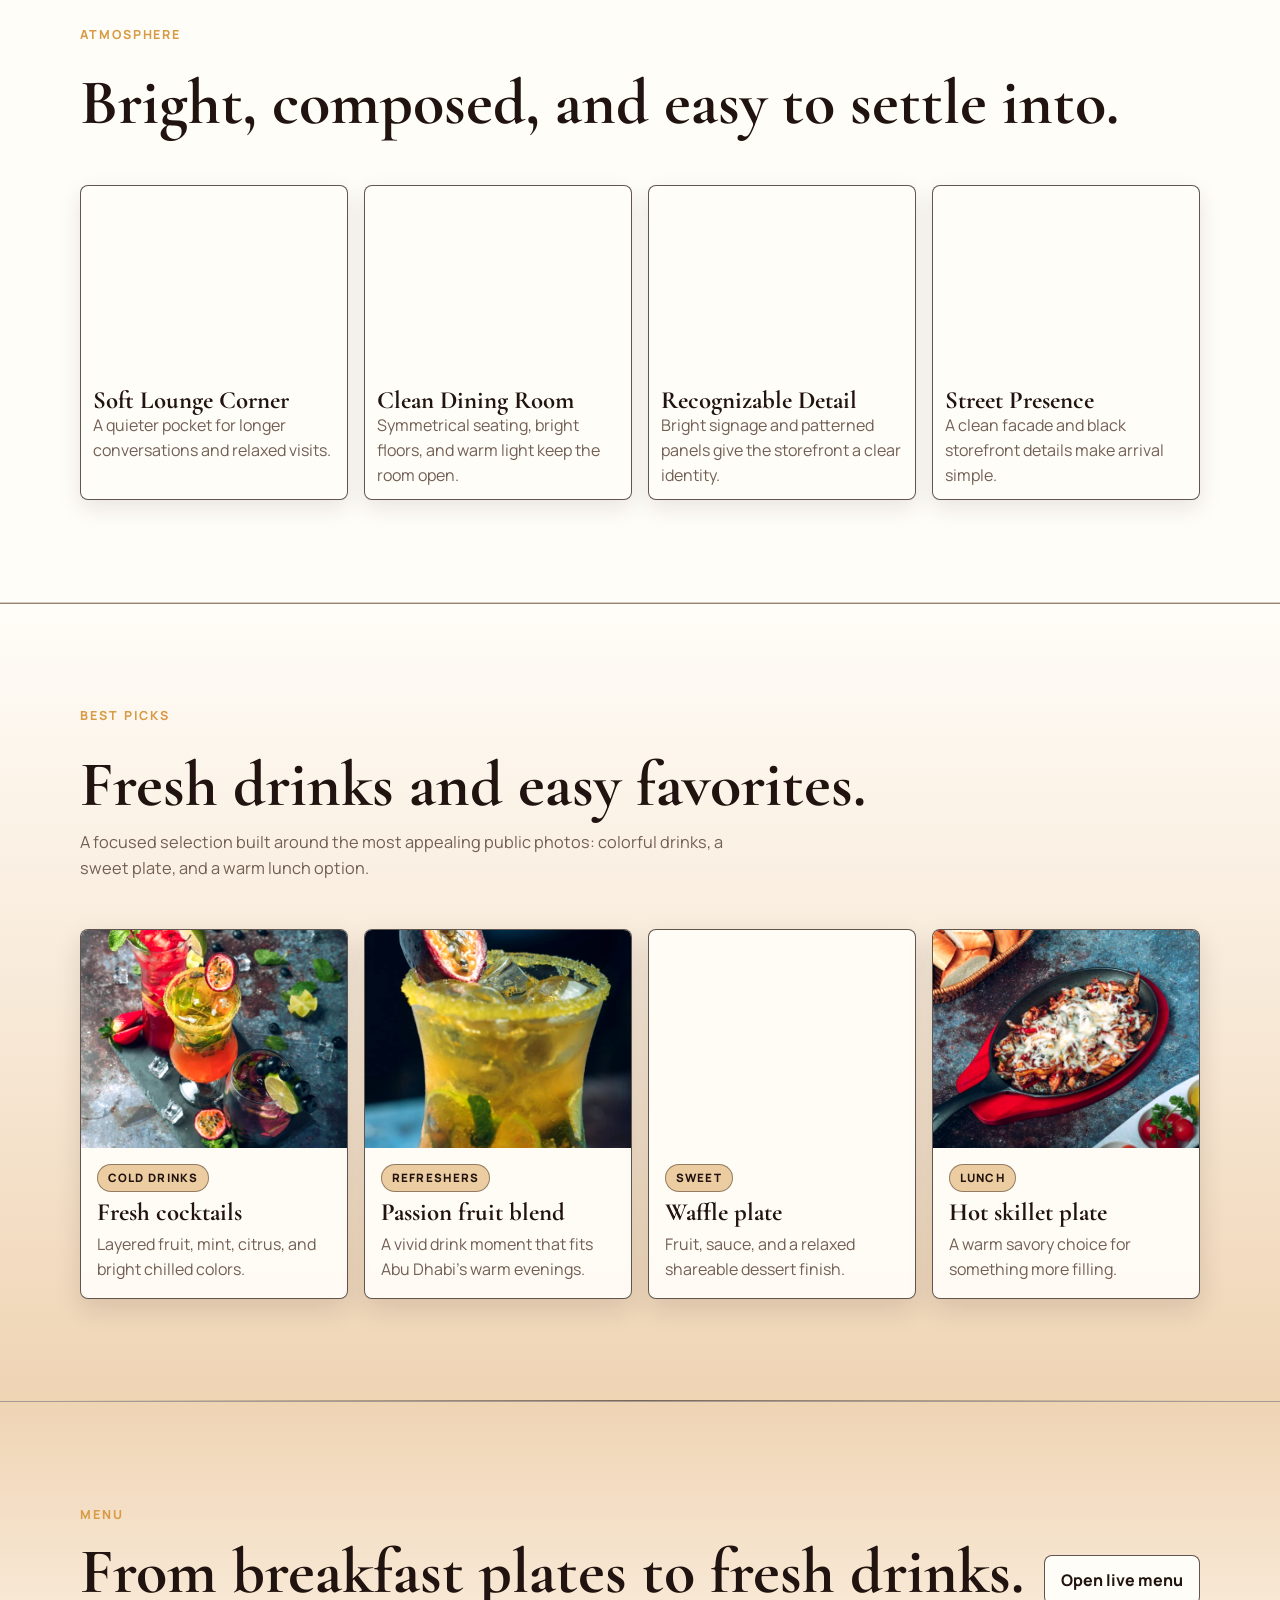
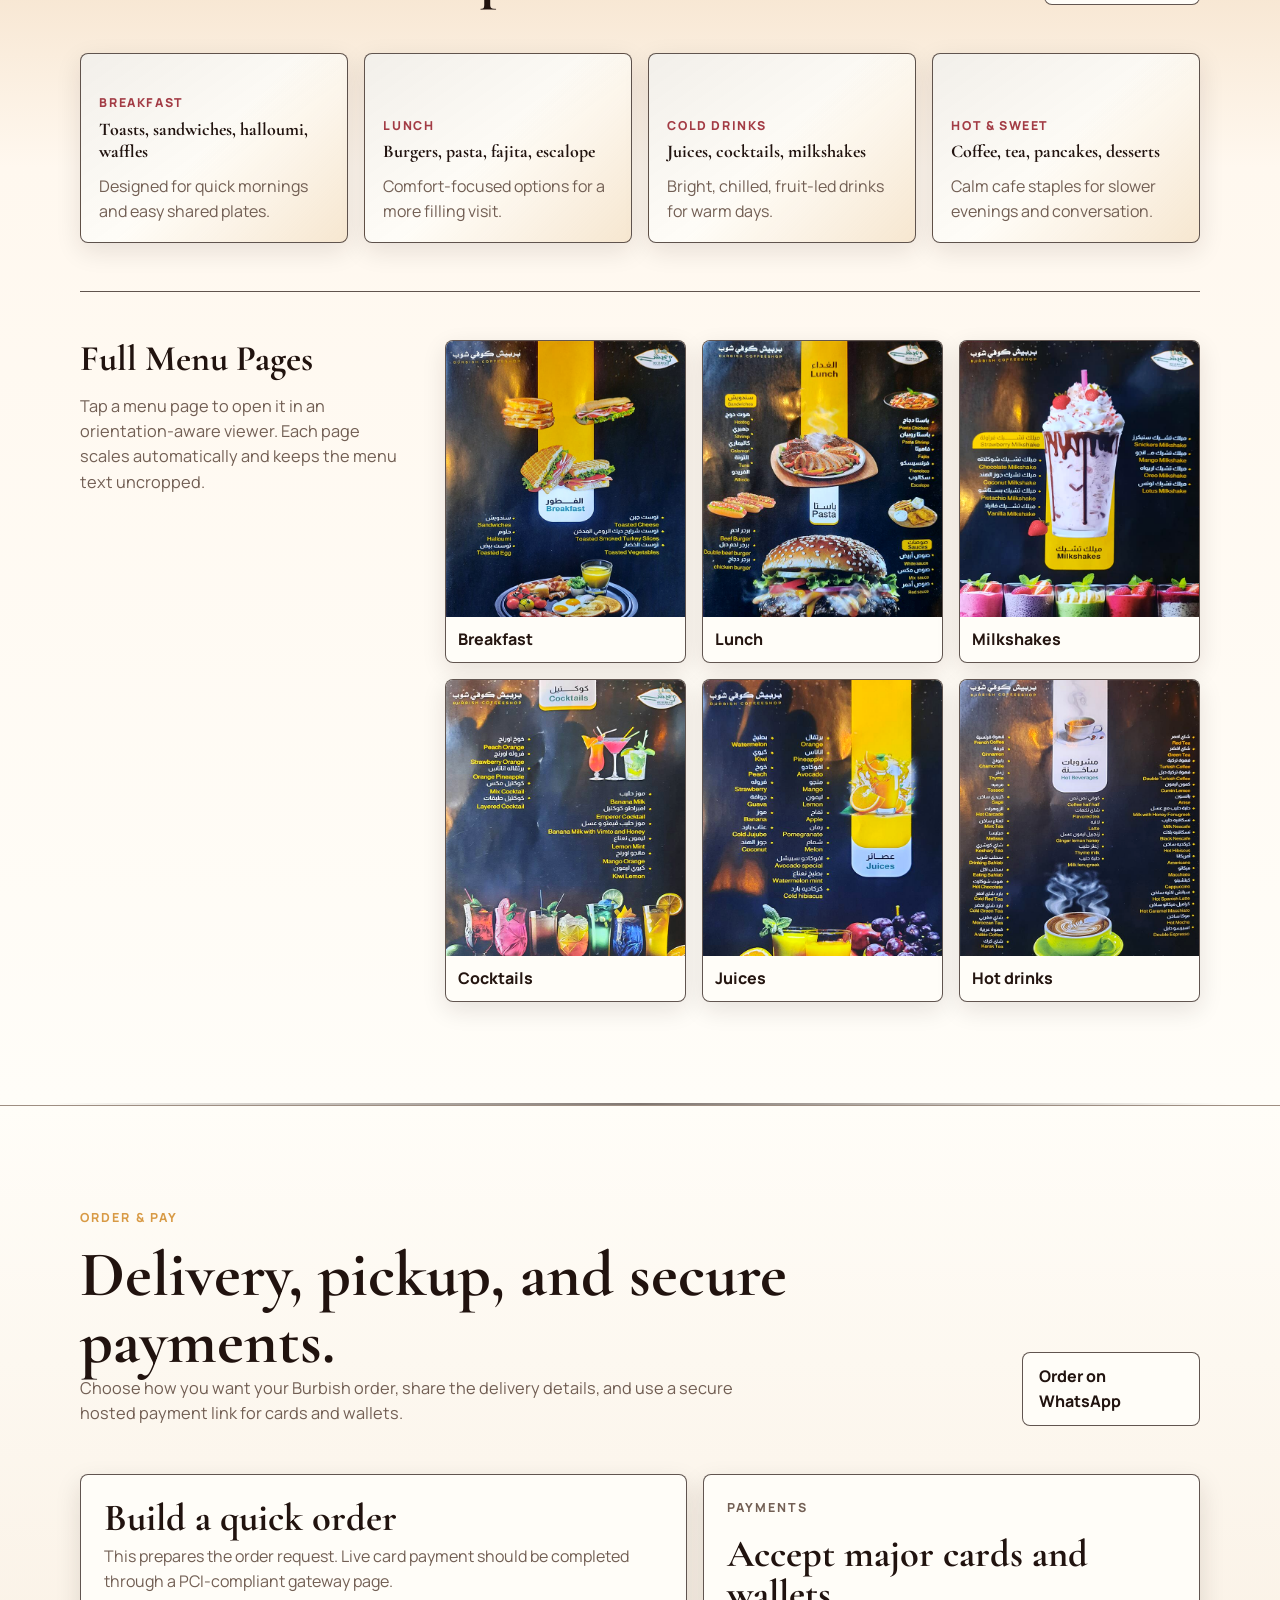
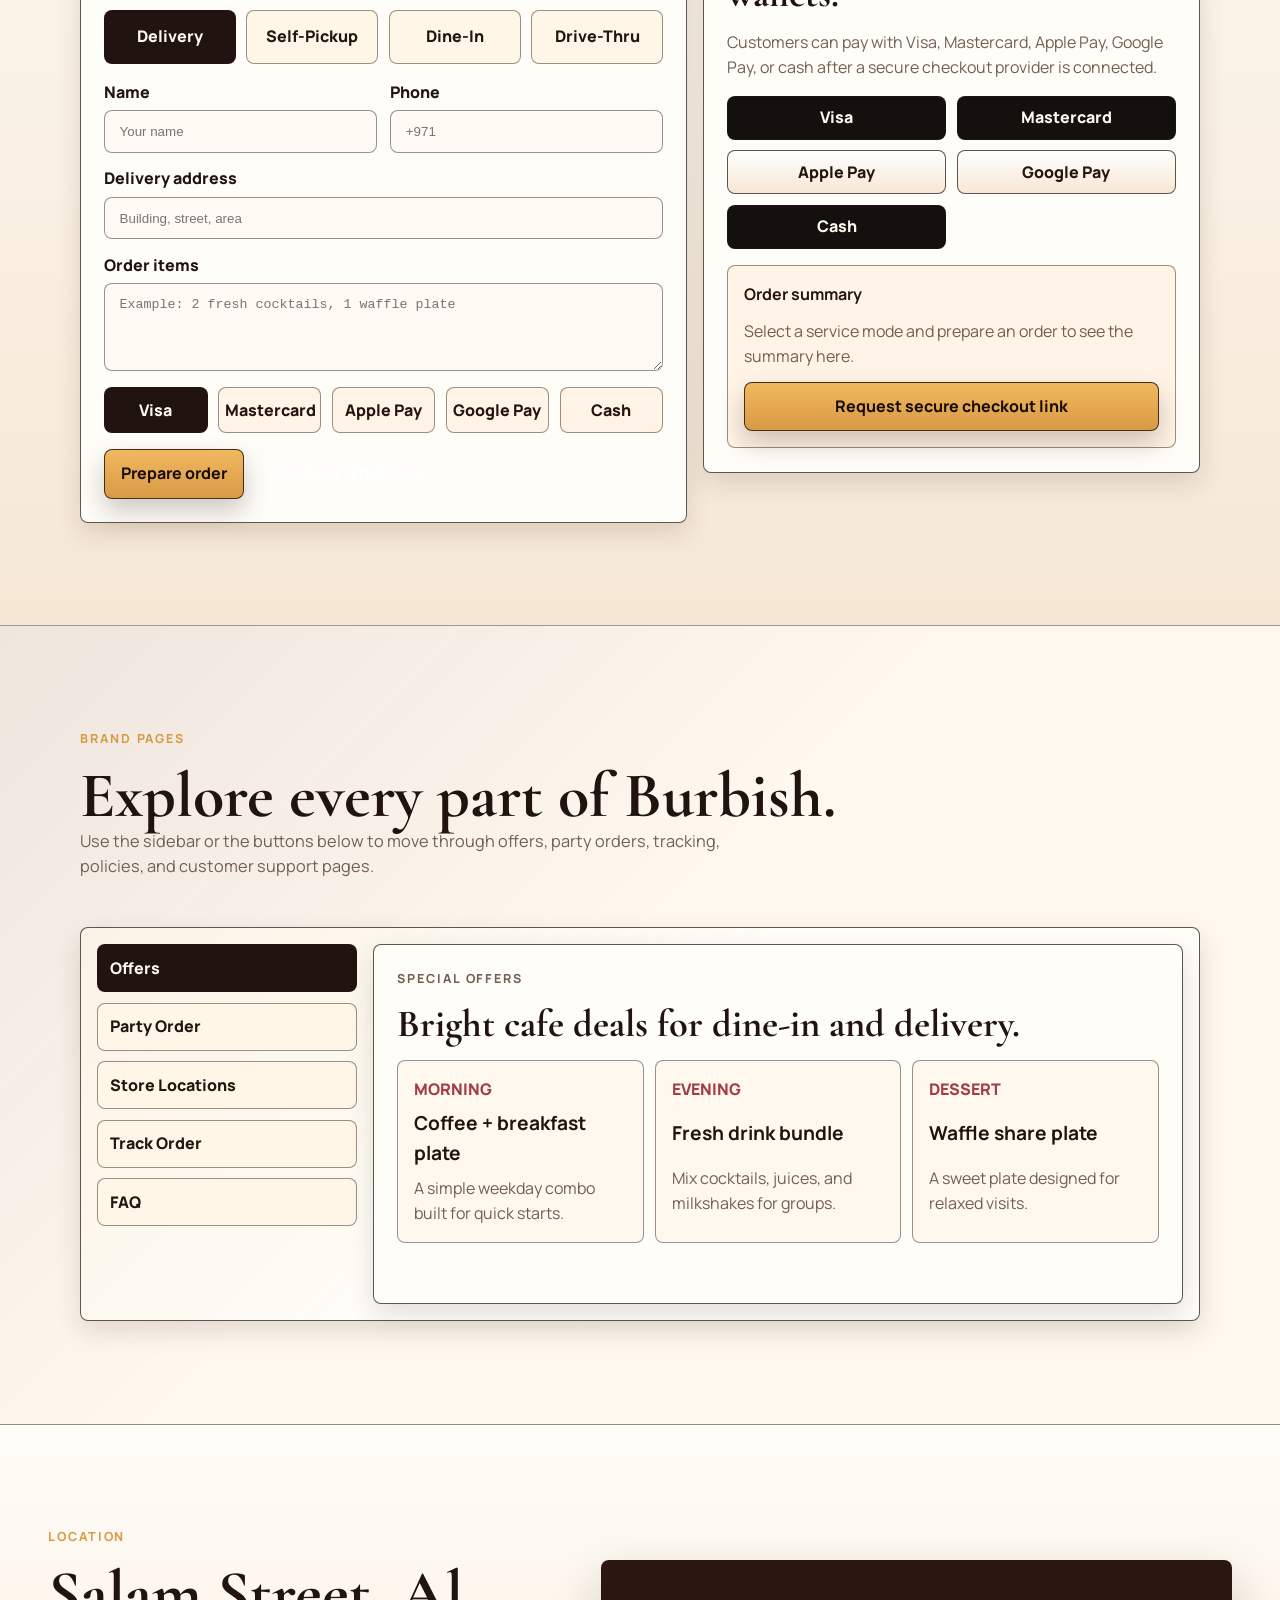
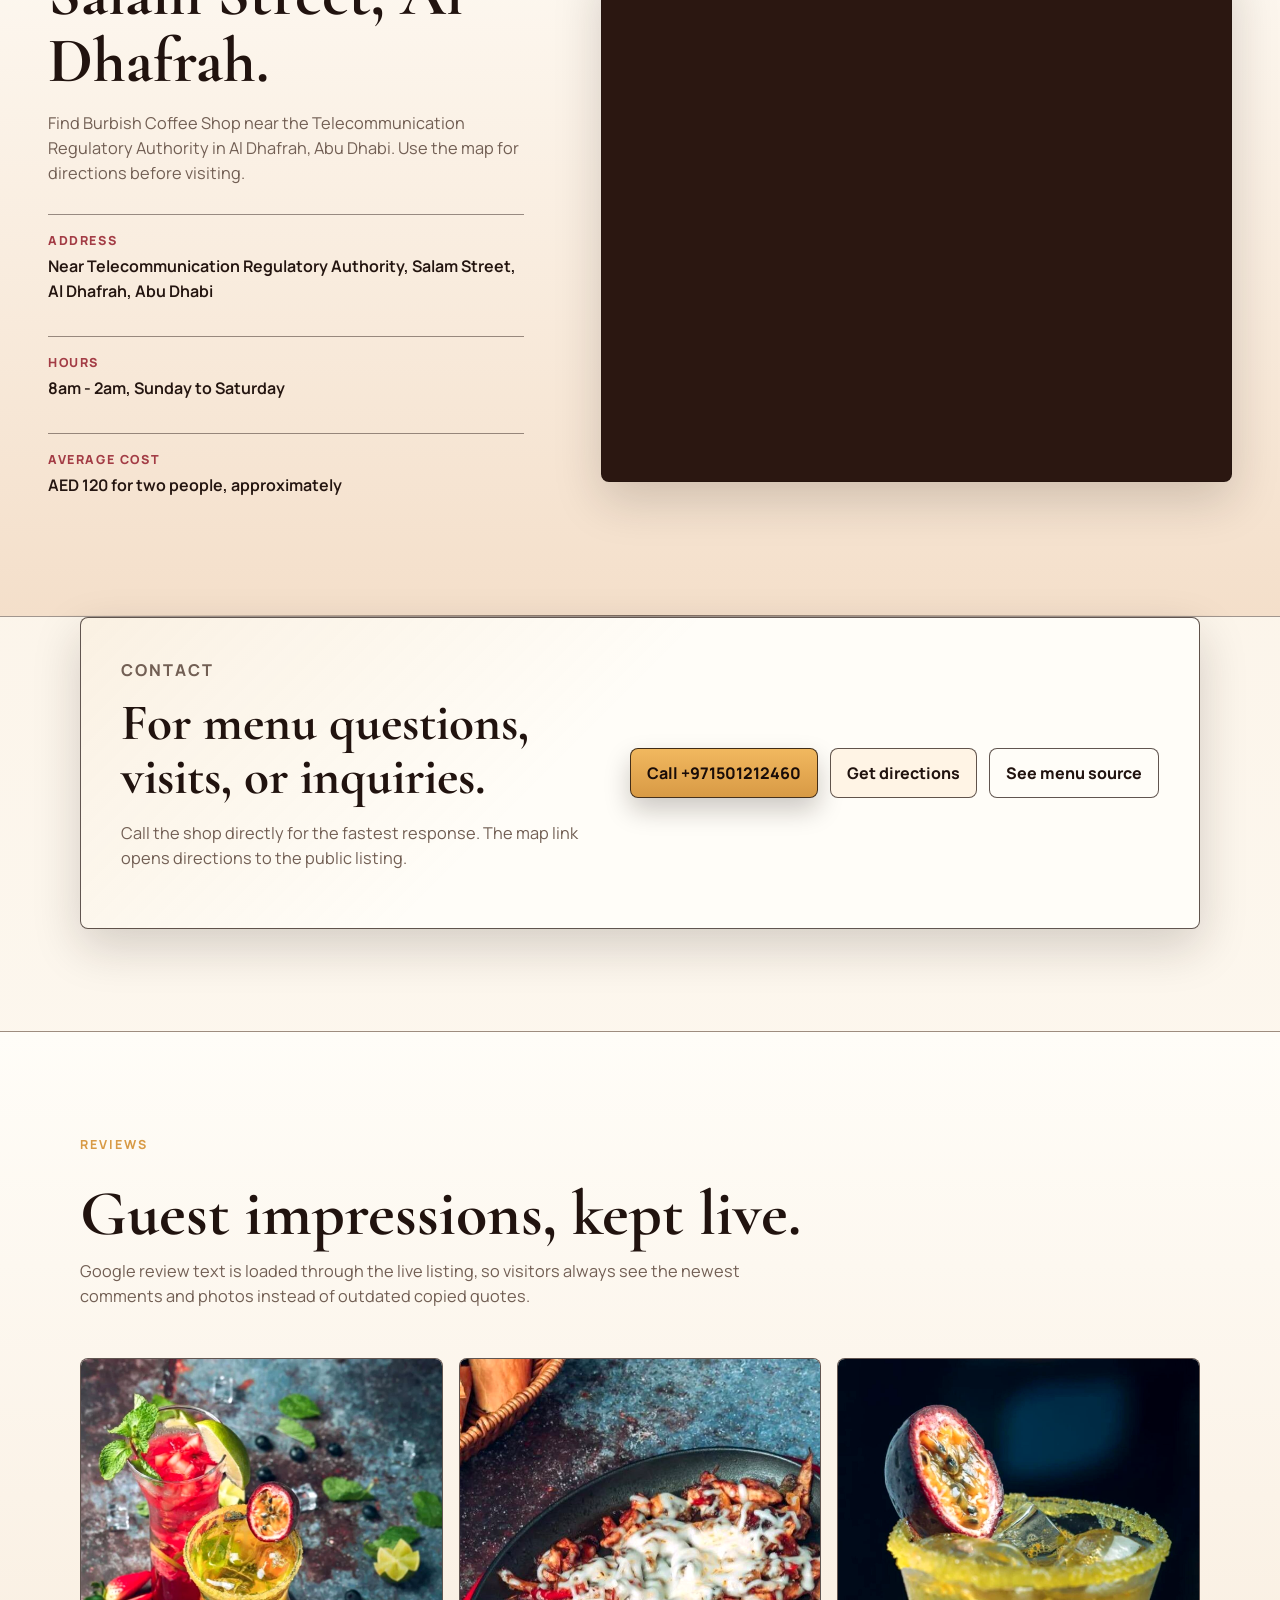
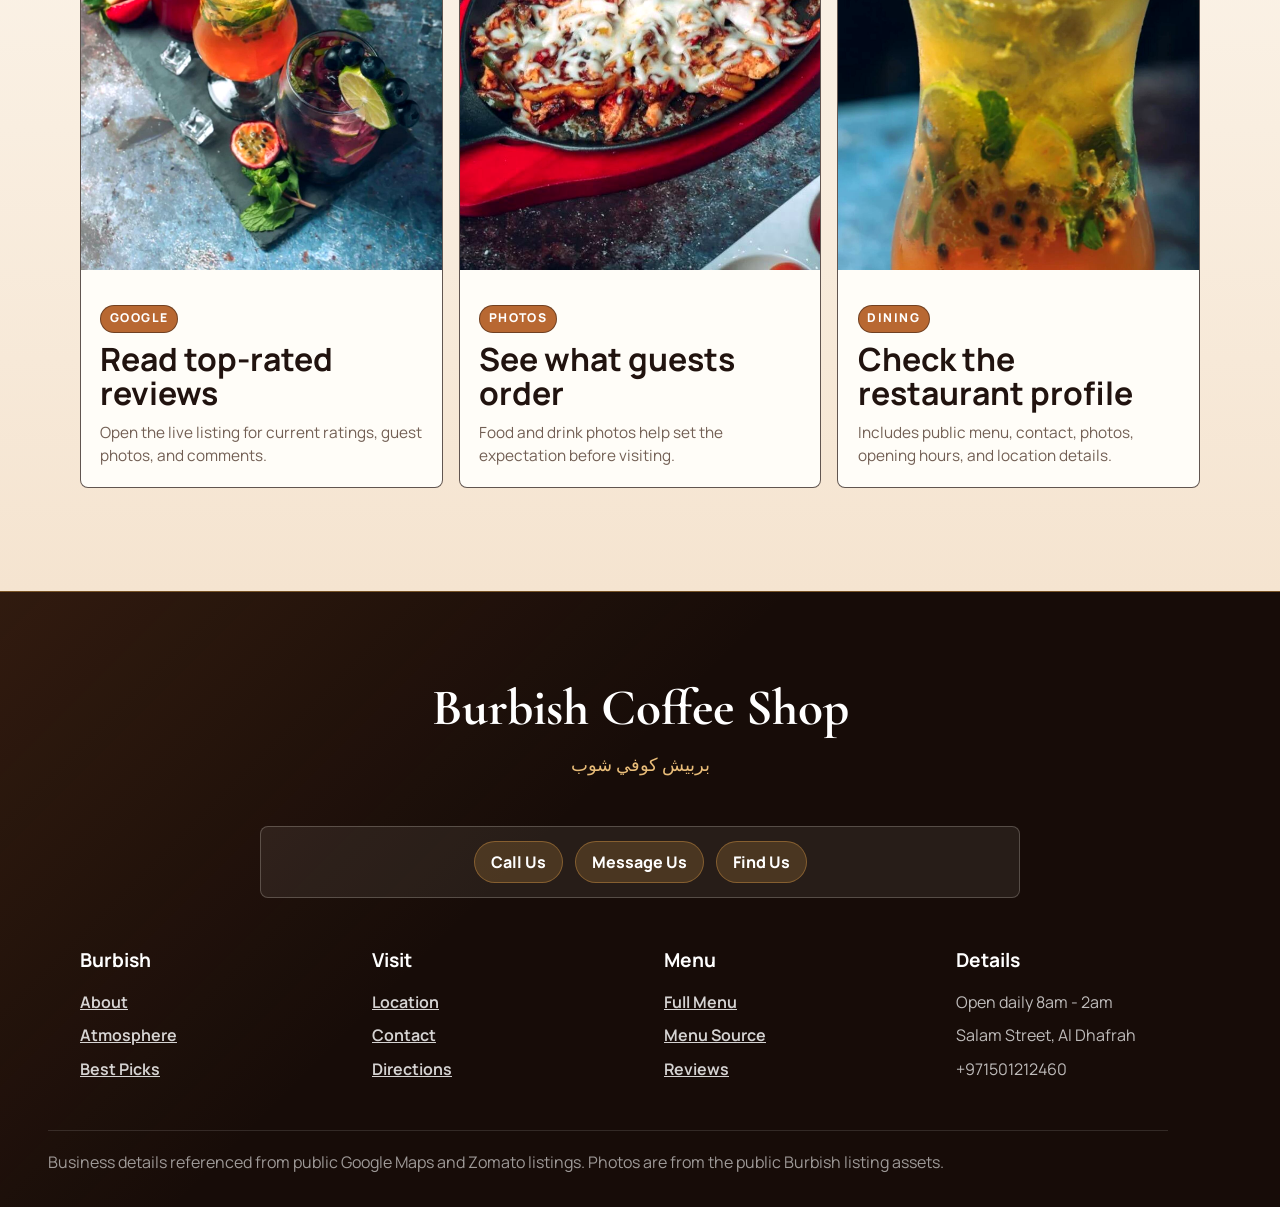
==== commit 24c07b2c: "test6" ====
--- a/index.html
+++ b/index.html
@@ -39,14 +39,14 @@
     </script>
   </head>
   <body>
-    <a class="skip-link" href="#main">Skip to content</a>
+    <a class="skip-link" href="#main" data-i18n="skip">Skip to content</a>
 
     <div class="utility-bar" aria-label="Quick contact">
       <div class="utility-inner">
-        <a href="tel:+971501212460">Call Us</a>
-        <a href="https://wa.me/971501212460" target="_blank" rel="noreferrer">Message Us</a>
-      </div>
-      <p>Open daily 8am - 2am</p>
+        <a href="tel:+971501212460" data-i18n="utility.call">Call Us</a>
+        <a href="https://wa.me/971501212460" target="_blank" rel="noreferrer" data-i18n="utility.message">Message Us</a>
+      </div>
+      <p data-i18n="utility.hours">Open daily 8am - 2am</p>
     </div>
 
     <nav class="site-nav" aria-label="Primary navigation">
@@ -56,29 +56,96 @@
       </a>
 
       <div class="nav-links" aria-label="Section links">
-        <a href="#story">Story</a>
-        <a href="#atmosphere">Atmosphere</a>
-        <a href="#signature">Best Picks</a>
-        <a href="#menu">Menu</a>
-        <a href="#location">Location</a>
-        <a href="#contact">Contact</a>
-        <a href="#reviews">Reviews</a>
-      </div>
-
-      <label class="jump-control">
-        <span>Go to</span>
-        <select id="sectionSelect" aria-label="Jump to website section">
-          <option value="#home">Home</option>
-          <option value="#story">Story</option>
-          <option value="#atmosphere">Atmosphere</option>
-          <option value="#signature">Best Picks</option>
-          <option value="#menu">Menu</option>
-          <option value="#location">Location</option>
-          <option value="#contact">Contact</option>
-          <option value="#reviews">Reviews</option>
-        </select>
-      </label>
+        <a href="#story" data-i18n="nav.story">Story</a>
+        <a href="#atmosphere" data-i18n="nav.atmosphere">Atmosphere</a>
+        <a href="#signature" data-i18n="nav.signature">Best Picks</a>
+        <a href="#menu" data-i18n="nav.menu">Menu</a>
+        <a href="#order" data-i18n="nav.order">Order</a>
+        <a href="#location" data-i18n="nav.location">Location</a>
+        <a href="#contact" data-i18n="nav.contact">Contact</a>
+        <a href="#reviews" data-i18n="nav.reviews">Reviews</a>
+      </div>
+
+      <div class="nav-controls">
+        <button class="drawer-trigger" type="button" aria-label="Open site pages" aria-controls="brandDrawer" aria-expanded="false">
+          <span></span>
+          <span></span>
+          <span></span>
+        </button>
+
+        <div class="language-toggle" aria-label="Language">
+          <button class="language-option is-active" type="button" data-lang="en" aria-pressed="true">EN</button>
+          <button class="language-option" type="button" data-lang="ar" aria-pressed="false">AR</button>
+        </div>
+
+        <label class="jump-control">
+          <span data-i18n="nav.goto">Go to</span>
+          <select id="sectionSelect" aria-label="Jump to website section">
+            <option value="#home" data-i18n="select.home">Home</option>
+            <option value="#story" data-i18n="select.story">Story</option>
+            <option value="#atmosphere" data-i18n="select.atmosphere">Atmosphere</option>
+            <option value="#signature" data-i18n="select.signature">Best Picks</option>
+            <option value="#menu" data-i18n="select.menu">Menu</option>
+            <option value="#order" data-i18n="select.order">Order</option>
+            <option value="#brand-pages" data-i18n="select.pages">Pages</option>
+            <option value="#location" data-i18n="select.location">Location</option>
+            <option value="#contact" data-i18n="select.contact">Contact</option>
+            <option value="#reviews" data-i18n="select.reviews">Reviews</option>
+          </select>
+        </label>
+      </div>
     </nav>
+
+    <div class="service-strip" aria-label="Order type shortcuts">
+      <button class="service-mode is-active" type="button" data-service-mode="Delivery">
+        <span class="mode-icon">DL</span>
+        <span data-i18n="service.delivery">Delivery</span>
+      </button>
+      <button class="service-mode" type="button" data-service-mode="Self-Pickup">
+        <span class="mode-icon">PU</span>
+        <span data-i18n="service.pickup">Self-Pickup</span>
+      </button>
+      <button class="service-mode" type="button" data-service-mode="Dine-In">
+        <span class="mode-icon">DI</span>
+        <span data-i18n="service.dinein">Dine-In</span>
+      </button>
+      <button class="service-mode" type="button" data-service-mode="Drive-Thru">
+        <span class="mode-icon">DT</span>
+        <span data-i18n="service.drive">Drive-Thru</span>
+      </button>
+      <button class="service-location" type="button" data-page-target="stores">
+        <span data-i18n="service.location">Select location</span>
+        <small data-i18n="service.locationSub">Al Dhafrah, Abu Dhabi</small>
+      </button>
+      <button class="cart-button" type="button" data-page-target="history" aria-label="Open order history">
+        <span>0</span>
+      </button>
+      <button class="login-button" type="button" data-page-target="history" data-i18n="service.login">Login</button>
+    </div>
+
+    <div class="drawer-backdrop" data-drawer-close hidden></div>
+    <aside class="brand-drawer" id="brandDrawer" aria-label="Brand pages" aria-hidden="true">
+      <div class="drawer-head">
+        <div>
+          <strong>Burbish</strong>
+          <small data-i18n="drawer.subtitle">Coffee shop pages</small>
+        </div>
+        <button class="drawer-close" type="button" data-drawer-close aria-label="Close site pages">Close</button>
+      </div>
+      <nav class="drawer-menu" aria-label="Additional website pages">
+        <a href="#brand-pages" data-page-target="party"><span class="drawer-icon">PO</span><span data-i18n="drawer.party">Party Order</span><b data-i18n="drawer.new">NEW</b></a>
+        <a href="#brand-pages" data-page-target="stores"><span class="drawer-icon">SL</span><span data-i18n="drawer.stores">Store Locations</span></a>
+        <a href="#brand-pages" data-page-target="track"><span class="drawer-icon">TO</span><span data-i18n="drawer.track">Track Order</span></a>
+        <a href="#brand-pages" data-page-target="history"><span class="drawer-icon">OH</span><span data-i18n="drawer.history">Order History</span></a>
+        <a href="#brand-pages" data-page-target="offers"><span class="drawer-icon">OF</span><span data-i18n="drawer.offers">Offers</span></a>
+        <a href="#menu"><span class="drawer-icon">EM</span><span data-i18n="drawer.menu">Explore Menu</span></a>
+        <a href="#brand-pages" data-page-target="feedback"><span class="drawer-icon">FB</span><span data-i18n="drawer.feedback">Feedback</span></a>
+        <a href="#brand-pages" data-page-target="faq"><span class="drawer-icon">FQ</span><span data-i18n="drawer.faq">FAQ</span></a>
+        <a href="#brand-pages" data-page-target="terms"><span class="drawer-icon">TC</span><span data-i18n="drawer.terms">Terms & Conditions</span></a>
+        <a href="#brand-pages" data-page-target="privacy"><span class="drawer-icon">PP</span><span data-i18n="drawer.privacy">Privacy Policy</span></a>
+        <a href="#brand-pages" data-page-target="cookies"><span class="drawer-icon">CP</span><span data-i18n="drawer.cookies">Cookie Policy</span></a>
+      </nav>
+    </aside>
 
     <header class="hero section" id="home">
       <img
@@ -88,28 +155,29 @@
       >
       <div class="hero-shade" aria-hidden="true"></div>
       <div class="hero-content">
-        <p class="eyebrow">Al Dhafrah, Abu Dhabi</p>
-        <h1>Burbish Coffee Shop <span>بربيش كوفي شوب</span></h1>
-        <p>
+        <p class="eyebrow" data-i18n="hero.eyebrow">Al Dhafrah, Abu Dhabi</p>
+        <h1 data-i18n-html="hero.title">Burbish Coffee Shop <span>بربيش كوفي شوب</span></h1>
+        <p data-i18n="hero.copy">
           A calm Salam Street cafe shaped for easy mornings, relaxed conversations,
           fresh drinks, and simple comfort food.
         </p>
         <div class="hero-actions">
-          <a class="button primary" href="#menu">View menu</a>
-          <a class="button secondary" href="tel:+971501212460">Call the shop</a>
+          <a class="button primary" href="#menu" data-i18n="hero.viewMenu">View menu</a>
+          <a class="button secondary" href="#order" data-i18n="hero.order">Order delivery</a>
+          <a class="button secondary" href="tel:+971501212460" data-i18n="hero.call">Call the shop</a>
         </div>
       </div>
       <dl class="hero-facts" aria-label="Quick business details">
         <div>
-          <dt>Open</dt>
-          <dd>8am - 2am</dd>
+          <dt data-i18n="facts.open">Open</dt>
+          <dd data-i18n="facts.hours">8am - 2am</dd>
         </div>
         <div>
-          <dt>Area</dt>
-          <dd>Al Dhafrah</dd>
+          <dt data-i18n="facts.area">Area</dt>
+          <dd data-i18n="facts.areaValue">Al Dhafrah</dd>
         </div>
         <div>
-          <dt>Phone</dt>
+          <dt data-i18n="facts.phone">Phone</dt>
           <dd><a href="tel:+971501212460">+971501212460</a></dd>
         </div>
       </dl>
@@ -322,6 +390,221 @@
         </div>
       </section>
 
+      <section class="section order-section reveal" id="order">
+        <div class="section-intro menu-intro">
+          <div>
+            <p class="eyebrow" data-i18n="order.eyebrow">Order & Pay</p>
+            <h2 data-i18n="order.title">Delivery, pickup, and secure payments.</h2>
+            <p data-i18n="order.copy">
+              Choose how you want your Burbish order, share the delivery details,
+              and use a secure hosted payment link for cards and wallets.
+            </p>
+          </div>
+          <a class="text-link" href="https://wa.me/971501212460" target="_blank" rel="noreferrer" data-i18n="order.whatsapp">Order on WhatsApp</a>
+        </div>
+
+        <div class="order-workspace">
+          <form class="order-form" id="orderForm">
+            <div class="form-head">
+              <h3 data-i18n="order.formTitle">Build a quick order</h3>
+              <p data-i18n="order.formCopy">This prepares the order request. Live card payment should be completed through a PCI-compliant gateway page.</p>
+            </div>
+
+            <div class="mode-grid" aria-label="Order method">
+              <label>
+                <input type="radio" name="orderMode" value="Delivery" checked>
+                <span data-i18n="order.modeDelivery">Delivery</span>
+              </label>
+              <label>
+                <input type="radio" name="orderMode" value="Self-Pickup">
+                <span data-i18n="order.modePickup">Self-Pickup</span>
+              </label>
+              <label>
+                <input type="radio" name="orderMode" value="Dine-In">
+                <span data-i18n="order.modeDine">Dine-In</span>
+              </label>
+              <label>
+                <input type="radio" name="orderMode" value="Drive-Thru">
+                <span data-i18n="order.modeDrive">Drive-Thru</span>
+              </label>
+            </div>
+
+            <div class="form-grid">
+              <label>
+                <span data-i18n="order.name">Name</span>
+                <input type="text" name="customerName" placeholder="Your name">
+              </label>
+              <label>
+                <span data-i18n="order.phone">Phone</span>
+                <input type="tel" name="customerPhone" placeholder="+971">
+              </label>
+              <label class="wide-field">
+                <span data-i18n="order.address">Delivery address</span>
+                <input type="text" name="customerAddress" placeholder="Building, street, area">
+              </label>
+              <label class="wide-field">
+                <span data-i18n="order.items">Order items</span>
+                <textarea name="orderItems" rows="4" placeholder="Example: 2 fresh cocktails, 1 waffle plate"></textarea>
+              </label>
+            </div>
+
+            <div class="payment-options" aria-label="Payment methods">
+              <button class="payment-option is-active" type="button" data-payment="Visa through secure checkout">Visa</button>
+              <button class="payment-option" type="button" data-payment="Mastercard through secure checkout">Mastercard</button>
+              <button class="payment-option" type="button" data-payment="Apple Pay">Apple Pay</button>
+              <button class="payment-option" type="button" data-payment="Google Pay">Google Pay</button>
+              <button class="payment-option" type="button" data-payment="Cash on delivery" data-i18n="order.cash">Cash</button>
+            </div>
+
+            <div class="order-actions">
+              <button class="button primary" type="button" id="prepareOrder" data-i18n="order.prepare">Prepare order</button>
+              <a class="button secondary" id="whatsappOrder" href="https://wa.me/971501212460" target="_blank" rel="noreferrer" data-i18n="order.sendWhatsApp">Send via WhatsApp</a>
+            </div>
+          </form>
+
+          <aside class="payment-panel">
+            <p class="eyebrow" data-i18n="payment.eyebrow">Payments</p>
+            <h3 data-i18n="payment.title">Accept major cards and wallets.</h3>
+            <p data-i18n="payment.copy">
+              Card payments should redirect customers to a hosted checkout page from
+              Stripe, PayTabs, Telr, Network, or your bank payment-link provider.
+            </p>
+            <div class="payment-badges" aria-label="Accepted payments">
+              <span>Visa</span>
+              <span>Mastercard</span>
+              <span>Apple Pay</span>
+              <span>Google Pay</span>
+              <span>Cash</span>
+            </div>
+            <div class="checkout-card">
+              <strong data-i18n="payment.summaryTitle">Order summary</strong>
+              <p id="orderSummary" data-i18n="payment.summaryEmpty">Select a service mode and prepare an order to see the summary here.</p>
+              <a class="button primary" href="https://wa.me/971501212460" target="_blank" rel="noreferrer" data-i18n="payment.checkout">Request secure checkout link</a>
+            </div>
+          </aside>
+        </div>
+      </section>
+
+      <section class="section brand-pages-section reveal" id="brand-pages">
+        <div class="section-intro menu-intro">
+          <div>
+            <p class="eyebrow" data-i18n="pages.eyebrow">Brand Pages</p>
+            <h2 data-i18n="pages.title">Explore every part of Burbish.</h2>
+            <p data-i18n="pages.copy">Use the sidebar or the buttons below to move through offers, party orders, tracking, policies, and customer support pages.</p>
+          </div>
+        </div>
+
+        <div class="page-shell">
+          <div class="page-tabs" aria-label="Brand page tabs">
+            <button class="page-tab is-active" type="button" data-page-target="offers" data-i18n="drawer.offers">Offers</button>
+            <button class="page-tab" type="button" data-page-target="party" data-i18n="drawer.party">Party Order</button>
+            <button class="page-tab" type="button" data-page-target="stores" data-i18n="drawer.stores">Store Locations</button>
+            <button class="page-tab" type="button" data-page-target="track" data-i18n="drawer.track">Track Order</button>
+            <button class="page-tab" type="button" data-page-target="faq" data-i18n="drawer.faq">FAQ</button>
+          </div>
+
+          <div class="page-panels">
+            <article class="page-panel is-active" data-page="offers">
+              <p class="eyebrow" data-i18n="offers.eyebrow">Special Offers</p>
+              <h3 data-i18n="offers.title">Bright cafe deals for dine-in and delivery.</h3>
+              <div class="offer-grid">
+                <div>
+                  <span data-i18n="offers.badge1">Morning</span>
+                  <strong data-i18n="offers.card1">Coffee + breakfast plate</strong>
+                  <p data-i18n="offers.card1Copy">A simple weekday combo built for quick starts.</p>
+                </div>
+                <div>
+                  <span data-i18n="offers.badge2">Evening</span>
+                  <strong data-i18n="offers.card2">Fresh drink bundle</strong>
+                  <p data-i18n="offers.card2Copy">Mix cocktails, juices, and milkshakes for groups.</p>
+                </div>
+                <div>
+                  <span data-i18n="offers.badge3">Dessert</span>
+                  <strong data-i18n="offers.card3">Waffle share plate</strong>
+                  <p data-i18n="offers.card3Copy">A sweet plate designed for relaxed visits.</p>
+                </div>
+              </div>
+            </article>
+
+            <article class="page-panel" data-page="party" hidden>
+              <p class="eyebrow" data-i18n="party.eyebrow">Party Order</p>
+              <h3 data-i18n="party.title">Plan drinks and cafe trays for groups.</h3>
+              <p data-i18n="party.copy">Send the date, guest count, and preferred menu items. The shop can confirm availability and prepare a custom quote.</p>
+              <a class="button primary" href="https://wa.me/971501212460?text=Hello%20Burbish%2C%20I%20want%20to%20ask%20about%20a%20party%20order." target="_blank" rel="noreferrer" data-i18n="party.cta">Start party request</a>
+            </article>
+
+            <article class="page-panel" data-page="stores" hidden>
+              <p class="eyebrow" data-i18n="stores.eyebrow">Store Locations</p>
+              <h3 data-i18n="stores.title">Al Dhafrah, Abu Dhabi.</h3>
+              <p data-i18n="stores.copy">Near Telecommunication Regulatory Authority, Salam Street. Open daily from 8am to 2am.</p>
+              <a class="button primary" href="https://www.google.com/maps/search/?api=1&amp;query=24.4849389,54.3823427" target="_blank" rel="noreferrer" data-i18n="stores.cta">Open map</a>
+            </article>
+
+            <article class="page-panel" data-page="track" hidden>
+              <p class="eyebrow" data-i18n="track.eyebrow">Track Order</p>
+              <h3 data-i18n="track.title">Check your latest order status.</h3>
+              <form class="mini-form">
+                <label>
+                  <span data-i18n="track.label">Order or phone number</span>
+                  <input type="text" placeholder="BUR-1024 or +971">
+                </label>
+                <button class="button primary" type="button" id="trackOrder" data-i18n="track.cta">Track order</button>
+              </form>
+              <p class="status-note" id="trackStatus" data-i18n="track.note">Orders placed through WhatsApp are confirmed by the shop directly.</p>
+            </article>
+
+            <article class="page-panel" data-page="history" hidden>
+              <p class="eyebrow" data-i18n="history.eyebrow">Order History</p>
+              <h3 data-i18n="history.title">Your browser order history.</h3>
+              <p data-i18n="history.copy">Prepared orders from this browser will appear here once connected to a real ordering backend.</p>
+            </article>
+
+            <article class="page-panel" data-page="feedback" hidden>
+              <p class="eyebrow" data-i18n="feedback.eyebrow">Feedback</p>
+              <h3 data-i18n="feedback.title">Tell the shop about your visit.</h3>
+              <form class="mini-form">
+                <label>
+                  <span data-i18n="feedback.label">Your message</span>
+                  <textarea rows="4" placeholder="Share your feedback"></textarea>
+                </label>
+                <button class="button primary" type="button" data-i18n="feedback.cta">Prepare feedback</button>
+              </form>
+            </article>
+
+            <article class="page-panel" data-page="faq" hidden>
+              <p class="eyebrow" data-i18n="faq.eyebrow">FAQ</p>
+              <h3 data-i18n="faq.title">Quick answers before ordering.</h3>
+              <details open>
+                <summary data-i18n="faq.q1">Do you deliver?</summary>
+                <p data-i18n="faq.a1">Use WhatsApp or a connected delivery partner once live ordering is configured.</p>
+              </details>
+              <details>
+                <summary data-i18n="faq.q2">Can I pay by card?</summary>
+                <p data-i18n="faq.a2">Yes, after a secure payment gateway is connected. The site is prepared for hosted checkout links.</p>
+              </details>
+            </article>
+
+            <article class="page-panel" data-page="terms" hidden>
+              <p class="eyebrow" data-i18n="terms.eyebrow">Terms</p>
+              <h3 data-i18n="terms.title">Ordering terms.</h3>
+              <p data-i18n="terms.copy">Prices, availability, delivery areas, and preparation times should be confirmed by Burbish Coffee Shop before payment.</p>
+            </article>
+
+            <article class="page-panel" data-page="privacy" hidden>
+              <p class="eyebrow" data-i18n="privacy.eyebrow">Privacy</p>
+              <h3 data-i18n="privacy.title">Customer information.</h3>
+              <p data-i18n="privacy.copy">Customer details entered here are not sent to a server unless connected to a real backend or shared through WhatsApp.</p>
+            </article>
+
+            <article class="page-panel" data-page="cookies" hidden>
+              <p class="eyebrow" data-i18n="cookies.eyebrow">Cookies</p>
+              <h3 data-i18n="cookies.title">Cookie policy.</h3>
+              <p data-i18n="cookies.copy">This static site does not require tracking cookies. A future ordering system may use secure session cookies.</p>
+            </article>
+          </div>
+        </div>
+      </section>
+
       <section class="section location-section reveal" id="location">
         <div class="section-copy">
           <p class="eyebrow">Location</p>
--- a/styles.css
+++ b/styles.css
@@ -194,6 +194,67 @@
   border-color: rgba(36, 21, 16, 0.26);
 }
 
+.nav-controls {
+  justify-self: end;
+  display: flex;
+  align-items: center;
+  gap: 0.65rem;
+}
+
+.drawer-trigger,
+.drawer-close,
+.language-option,
+.service-mode,
+.service-location,
+.cart-button,
+.login-button,
+.payment-option,
+.page-tab {
+  cursor: pointer;
+}
+
+.drawer-trigger {
+  width: 44px;
+  height: 44px;
+  display: inline-grid;
+  place-items: center;
+  gap: 4px;
+  padding: 0.65rem;
+  background: var(--espresso);
+  border: 1.5px solid var(--line-strong);
+  border-radius: var(--radius);
+}
+
+.drawer-trigger span {
+  width: 20px;
+  height: 2px;
+  display: block;
+  background: #fff8ef;
+}
+
+.language-toggle {
+  display: inline-flex;
+  padding: 0.2rem;
+  background: #fff6e8;
+  border: 1.5px solid var(--line);
+  border-radius: var(--radius);
+}
+
+.language-option {
+  min-height: 34px;
+  min-width: 42px;
+  color: var(--ink);
+  background: transparent;
+  border: 0;
+  border-radius: 6px;
+  font-weight: 800;
+}
+
+.language-option.is-active {
+  color: #fff8ef;
+  background: var(--espresso);
+}
+
 .jump-control {
   display: inline-flex;
   align-items: center;
@@ -210,6 +271,197 @@
   border: 1.5px solid var(--line);
   border-radius: var(--radius);
   padding: 0 2rem 0 0.75rem;
+}
+
+.service-strip {
+  position: fixed;
+  inset: 108px 0 auto 0;
+  z-index: 29;
+  display: flex;
+  align-items: center;
+  gap: 0.65rem;
+  overflow-x: auto;
+  padding: 0.7rem clamp(1rem, 4vw, 3rem);
+  color: #fff8ef;
+  background: rgba(23, 12, 8, 0.96);
+  border-bottom: 1.5px solid rgba(216, 154, 69, 0.36);
+  box-shadow: 0 12px 30px rgba(23, 12, 8, 0.24);
+}
+
+.service-strip::-webkit-scrollbar {
+  height: 0;
+}
+
+.service-mode,
+.service-location,
+.cart-button,
+.login-button {
+  min-height: 52px;
+  flex: 0 0 auto;
+  display: inline-flex;
+  align-items: center;
+  justify-content: center;
+  gap: 0.65rem;
+  color: #fff8ef;
+  background: rgba(255, 248, 239, 0.12);
+  border: 1.5px solid rgba(255, 248, 239, 0.16);
+  border-radius: 10px;
+  padding: 0.65rem 1rem;
+  font-weight: 800;
+}
+
+.service-mode.is-active,
+.login-button {
+  color: #1a0d09;
+  background: linear-gradient(180deg, #f1b85f 0%, var(--gold) 100%);
+  border-color: rgba(216, 154, 69, 0.8);
+}
+
+.mode-icon,
+.drawer-icon {
+  width: 32px;
+  height: 32px;
+  flex: 0 0 32px;
+  display: inline-grid;
+  place-items: center;
+  color: #fff8ef;
+  background: rgba(216, 154, 69, 0.22);
+  border: 1px solid rgba(255, 248, 239, 0.18);
+  border-radius: 8px;
+  font-size: 0.72rem;
+  font-weight: 900;
+}
+
+.service-location {
+  margin-left: auto;
+  align-items: flex-start;
+  flex-direction: column;
+  gap: 0;
+  min-width: 220px;
+  text-align: left;
+}
+
+.service-location small {
+  color: rgba(255, 248, 239, 0.72);
+  font-weight: 650;
+}
+
+.cart-button {
+  position: relative;
+  width: 54px;
+  padding: 0;
+}
+
+.cart-button::before {
+  content: "Cart";
+}
+
+.cart-button span {
+  position: absolute;
+  top: -7px;
+  right: -7px;
+  width: 22px;
+  height: 22px;
+  display: grid;
+  place-items: center;
+  color: #fff;
+  background: var(--berry);
+  border-radius: 999px;
+  font-size: 0.75rem;
+}
+
+.drawer-backdrop {
+  position: fixed;
+  inset: 0;
+  z-index: 58;
+  background: rgba(23, 12, 8, 0.68);
+  backdrop-filter: blur(4px);
+}
+
+.brand-drawer {
+  position: fixed;
+  top: 0;
+  bottom: 0;
+  left: 0;
+  z-index: 59;
+  width: min(380px, 88vw);
+  display: grid;
+  grid-template-rows: auto 1fr;
+  gap: 1rem;
+  padding: 1.2rem;
+  color: #f9f3eb;
+  background: #101418;
+  border-right: 1.5px solid rgba(255, 248, 239, 0.16);
+  box-shadow: 18px 0 52px rgba(0, 0, 0, 0.36);
+  transform: translateX(-105%);
+  transition: transform 240ms ease;
+}
+
+.brand-drawer.is-open {
+  transform: translateX(0);
+}
+
+.drawer-head {
+  display: flex;
+  justify-content: space-between;
+  gap: 1rem;
+  align-items: center;
+  padding-bottom: 1rem;
+  border-bottom: 1px solid rgba(255, 248, 239, 0.14);
+}
+
+.drawer-head strong {
+  display: block;
+  font-family: var(--font-display);
+  font-size: 1.8rem;
+  line-height: 1;
+}
+
+.drawer-head small {
+  color: rgba(255, 248, 239, 0.64);
+}
+
+.drawer-close {
+  min-height: 38px;
+  color: #fff8ef;
+  background: rgba(255, 248, 239, 0.08);
+  border: 1px solid rgba(255, 248, 239, 0.18);
+  border-radius: var(--radius);
+  padding: 0 0.8rem;
+}
+
+.drawer-menu {
+  display: grid;
+  align-content: start;
+  gap: 0.35rem;
+  overflow: auto;
+  padding-right: 0.2rem;
+}
+
+.drawer-menu a {
+  min-height: 54px;
+  display: flex;
+  align-items: center;
+  gap: 0.75rem;
+  color: #f9f3eb;
+  text-decoration: none;
+  border-radius: var(--radius);
+  padding: 0.55rem;
+  font-weight: 800;
+}
+
+.drawer-menu a:hover,
+.drawer-menu a.is-active {
+  background: rgba(255, 248, 239, 0.08);
+}
+
+.drawer-menu b {
+  margin-left: auto;
+  color: #fff;
+  background: var(--berry);
+  border-radius: 999px;
+  padding: 0.14rem 0.45rem;
+  font-size: 0.7rem;
 }
 
 .section {
@@ -393,6 +645,8 @@
 .atmosphere-section,
 .signature-section,
 .menu-section,
+.order-section,
+.brand-pages-section,
 .reviews-section {
   padding: clamp(4.5rem, 8vw, 7rem) clamp(1rem, 4vw, 3rem);
   border-top: 1.5px solid rgba(36, 21, 16, 0.42);
@@ -449,6 +703,16 @@
   background: linear-gradient(180deg, #efd4b4 0%, #fff8ef 28%, #fffdf8 100%);
 }
 
+.order-section {
+  background: linear-gradient(180deg, #fffdf8 0%, #f6e7d5 100%);
+}
+
+.brand-pages-section {
+  background:
+    linear-gradient(135deg, rgba(36, 21, 16, 0.08), transparent 46%),
+    #fff8ef;
+}
+
 .location-section {
   background: linear-gradient(180deg, #fffdf8 0%, #f4dfca 100%);
 }
@@ -647,9 +911,276 @@
 
 .menu-categories,
 .full-menu,
+.order-workspace,
+.page-shell,
 .review-grid {
   width: min(1120px, 100%);
   margin: 0 auto;
+}
+
+.order-workspace {
+  display: grid;
+  grid-template-columns: minmax(0, 1.1fr) minmax(320px, 0.9fr);
+  gap: 1rem;
+  align-items: start;
+}
+
+.order-form,
+.payment-panel,
+.page-shell,
+.page-panel {
+  background: var(--surface);
+  border: 1.5px solid var(--line-strong);
+  border-radius: var(--radius);
+  box-shadow: var(--soft-shadow);
+}
+
+.order-form,
+.payment-panel,
+.page-panel {
+  padding: clamp(1rem, 3vw, 1.45rem);
+}
+
+.form-head {
+  display: grid;
+  gap: 0.35rem;
+  margin-bottom: 1rem;
+}
+
+.form-head h3,
+.payment-panel h3,
+.page-panel h3 {
+  margin: 0;
+  font-family: var(--font-display);
+  color: var(--espresso);
+  font-size: clamp(1.7rem, 3vw, 2.45rem);
+  line-height: 1.05;
+}
+
+.form-head p,
+.payment-panel p,
+.page-panel p,
+.status-note {
+  margin: 0;
+  color: var(--muted);
+}
+
+.mode-grid,
+.payment-options,
+.payment-badges,
+.page-tabs,
+.offer-grid {
+  display: grid;
+  gap: 0.65rem;
+}
+
+.mode-grid {
+  grid-template-columns: repeat(4, minmax(0, 1fr));
+  margin-bottom: 1rem;
+}
+
+.mode-grid label {
+  min-height: 54px;
+  display: grid;
+  place-items: center;
+  color: var(--ink);
+  background: #fff6e8;
+  border: 1.5px solid var(--line);
+  border-radius: var(--radius);
+  font-weight: 800;
+}
+
+.mode-grid input {
+  position: absolute;
+  opacity: 0;
+}
+
+.mode-grid label:has(input:checked) {
+  color: #fff8ef;
+  background: var(--espresso);
+}
+
+.form-grid {
+  display: grid;
+  grid-template-columns: repeat(2, minmax(0, 1fr));
+  gap: 0.85rem;
+}
+
+.form-grid label,
+.mini-form label {
+  display: grid;
+  gap: 0.35rem;
+  color: var(--espresso);
+  font-weight: 800;
+}
+
+.wide-field {
+  grid-column: 1 / -1;
+}
+
+.form-grid input,
+.form-grid textarea,
+.mini-form input,
+.mini-form textarea {
+  width: 100%;
+  color: var(--ink);
+  background: #fffaf3;
+  border: 1.5px solid var(--line);
+  border-radius: var(--radius);
+  padding: 0.8rem 0.9rem;
+  resize: vertical;
+}
+
+.payment-options {
+  grid-template-columns: repeat(5, minmax(0, 1fr));
+  margin-top: 1rem;
+}
+
+.payment-option {
+  min-height: 46px;
+  color: var(--ink);
+  background: #fff4e5;
+  border: 1.5px solid var(--line);
+  border-radius: var(--radius);
+  font-weight: 850;
+}
+
+.payment-option.is-active {
+  color: #fff8ef;
+  background: var(--espresso);
+}
+
+.order-actions {
+  display: flex;
+  flex-wrap: wrap;
+  gap: 0.75rem;
+  margin-top: 1rem;
+}
+
+.payment-panel {
+  position: sticky;
+  top: 180px;
+  display: grid;
+  gap: 1rem;
+}
+
+.payment-badges {
+  grid-template-columns: repeat(2, minmax(0, 1fr));
+}
+
+.payment-badges span {
+  min-height: 44px;
+  display: grid;
+  place-items: center;
+  color: #fff8ef;
+  background: #14100e;
+  border: 1.5px solid var(--line-strong);
+  border-radius: var(--radius);
+  font-weight: 900;
+}
+
+.payment-badges span:nth-child(3),
+.payment-badges span:nth-child(4) {
+  color: var(--ink);
+  background: linear-gradient(180deg, #fff 0%, #f6e7d5 100%);
+}
+
+.checkout-card {
+  display: grid;
+  gap: 0.8rem;
+  padding: 1rem;
+  background: #fff4e5;
+  border: 1.5px solid var(--line);
+  border-radius: var(--radius);
+}
+
+.page-shell {
+  display: grid;
+  grid-template-columns: 260px 1fr;
+  gap: 1rem;
+  padding: 1rem;
+  background:
+    linear-gradient(135deg, rgba(216, 154, 69, 0.1), transparent 46%),
+    var(--surface);
+}
+
+.page-tabs {
+  align-content: start;
+}
+
+.page-tab {
+  min-height: 48px;
+  color: var(--ink);
+  text-align: left;
+  background: #fff6e8;
+  border: 1.5px solid var(--line);
+  border-radius: var(--radius);
+  padding: 0.65rem 0.75rem;
+  font-weight: 850;
+}
+
+.page-tab.is-active {
+  color: #fff8ef;
+  background: var(--espresso);
+}
+
+.page-panels {
+  min-width: 0;
+}
+
+.page-panel {
+  min-height: 360px;
+  display: grid;
+  align-content: start;
+  gap: 1rem;
+}
+
+.page-panel[hidden] {
+  display: none !important;
+}
+
+.offer-grid {
+  grid-template-columns: repeat(3, minmax(0, 1fr));
+}
+
+.offer-grid div {
+  display: grid;
+  gap: 0.45rem;
+  padding: 1rem;
+  background: #fff8ef;
+  border: 1.5px solid var(--line);
+  border-radius: var(--radius);
+}
+
+.offer-grid span {
+  width: fit-content;
+  color: var(--berry);
+  font-weight: 900;
+  text-transform: uppercase;
+}
+
+.offer-grid strong {
+  color: var(--espresso);
+  font-size: 1.2rem;
+}
+
+.mini-form {
+  display: grid;
+  gap: 0.85rem;
+  max-width: 560px;
+}
+
+.page-panel details {
+  padding: 0.9rem;
+  background: #fff8ef;
+  border: 1.5px solid var(--line);
+  border-radius: var(--radius);
+}
+
+.page-panel summary {
+  cursor: pointer;
+  color: var(--espresso);
+  font-weight: 900;
 }
 
 .menu-categories {
@@ -1108,6 +1639,38 @@
   width: min(740px, 100%);
 }
 
+[dir="rtl"] body {
+  text-align: right;
+}
+
+[dir="rtl"] .brand-drawer {
+  right: 0;
+  left: auto;
+  border-right: 0;
+  border-left: 1.5px solid rgba(255, 248, 239, 0.16);
+  transform: translateX(105%);
+}
+
+[dir="rtl"] .brand-drawer.is-open {
+  transform: translateX(0);
+}
+
+[dir="rtl"] .service-location,
+[dir="rtl"] .page-tab,
+[dir="rtl"] .menu-page {
+  text-align: right;
+}
+
+[dir="rtl"] .service-location {
+  margin-right: auto;
+  margin-left: 0;
+}
+
+[dir="rtl"] .drawer-menu b {
+  margin-right: auto;
+  margin-left: 0;
+}
+
 @media (max-width: 980px) {
   .site-nav {
     grid-template-columns: auto auto;
@@ -1124,6 +1687,8 @@
   .story-section,
   .location-section,
   .contact-panel,
+  .order-workspace,
+  .page-shell,
   .full-menu {
     grid-template-columns: 1fr;
   }
@@ -1135,8 +1700,13 @@
   .atmosphere-grid,
   .signature-grid,
   .menu-categories,
+  .offer-grid,
   .review-grid {
     grid-template-columns: repeat(2, minmax(0, 1fr));
+  }
+
+  .payment-panel {
+    position: static;
   }
 
   .footer-columns {
@@ -1175,13 +1745,33 @@
     padding: 0.65rem 0.75rem;
   }
 
+  .nav-controls {
+    gap: 0.4rem;
+  }
+
   .brand-mark small,
   .jump-control span {
     display: none;
   }
 
   .jump-control select {
-    max-width: 9.6rem;
+    max-width: 8.2rem;
+  }
+
+  .service-strip {
+    inset: 120px 0 auto 0;
+    padding: 0.55rem 0.75rem;
+  }
+
+  .service-mode,
+  .service-location,
+  .login-button {
+    min-height: 46px;
+    padding: 0.55rem 0.75rem;
+  }
+
+  .service-location {
+    min-width: 180px;
   }
 
   .hero {
@@ -1232,6 +1822,8 @@
   .atmosphere-section,
   .signature-section,
   .menu-section,
+  .order-section,
+  .brand-pages-section,
   .reviews-section {
     padding-left: 1rem;
     padding-right: 1rem;
@@ -1245,9 +1837,26 @@
   .atmosphere-grid,
   .signature-grid,
   .menu-categories,
+  .mode-grid,
+  .payment-options,
+  .payment-badges,
+  .form-grid,
+  .offer-grid,
   .review-grid,
   .menu-page-grid {
     grid-template-columns: 1fr;
+  }
+
+  .page-shell {
+    padding: 0.75rem;
+  }
+
+  .page-tabs {
+    grid-template-columns: 1fr 1fr;
+  }
+
+  .wide-field {
+    grid-column: auto;
   }
 
   .feature-photo img,
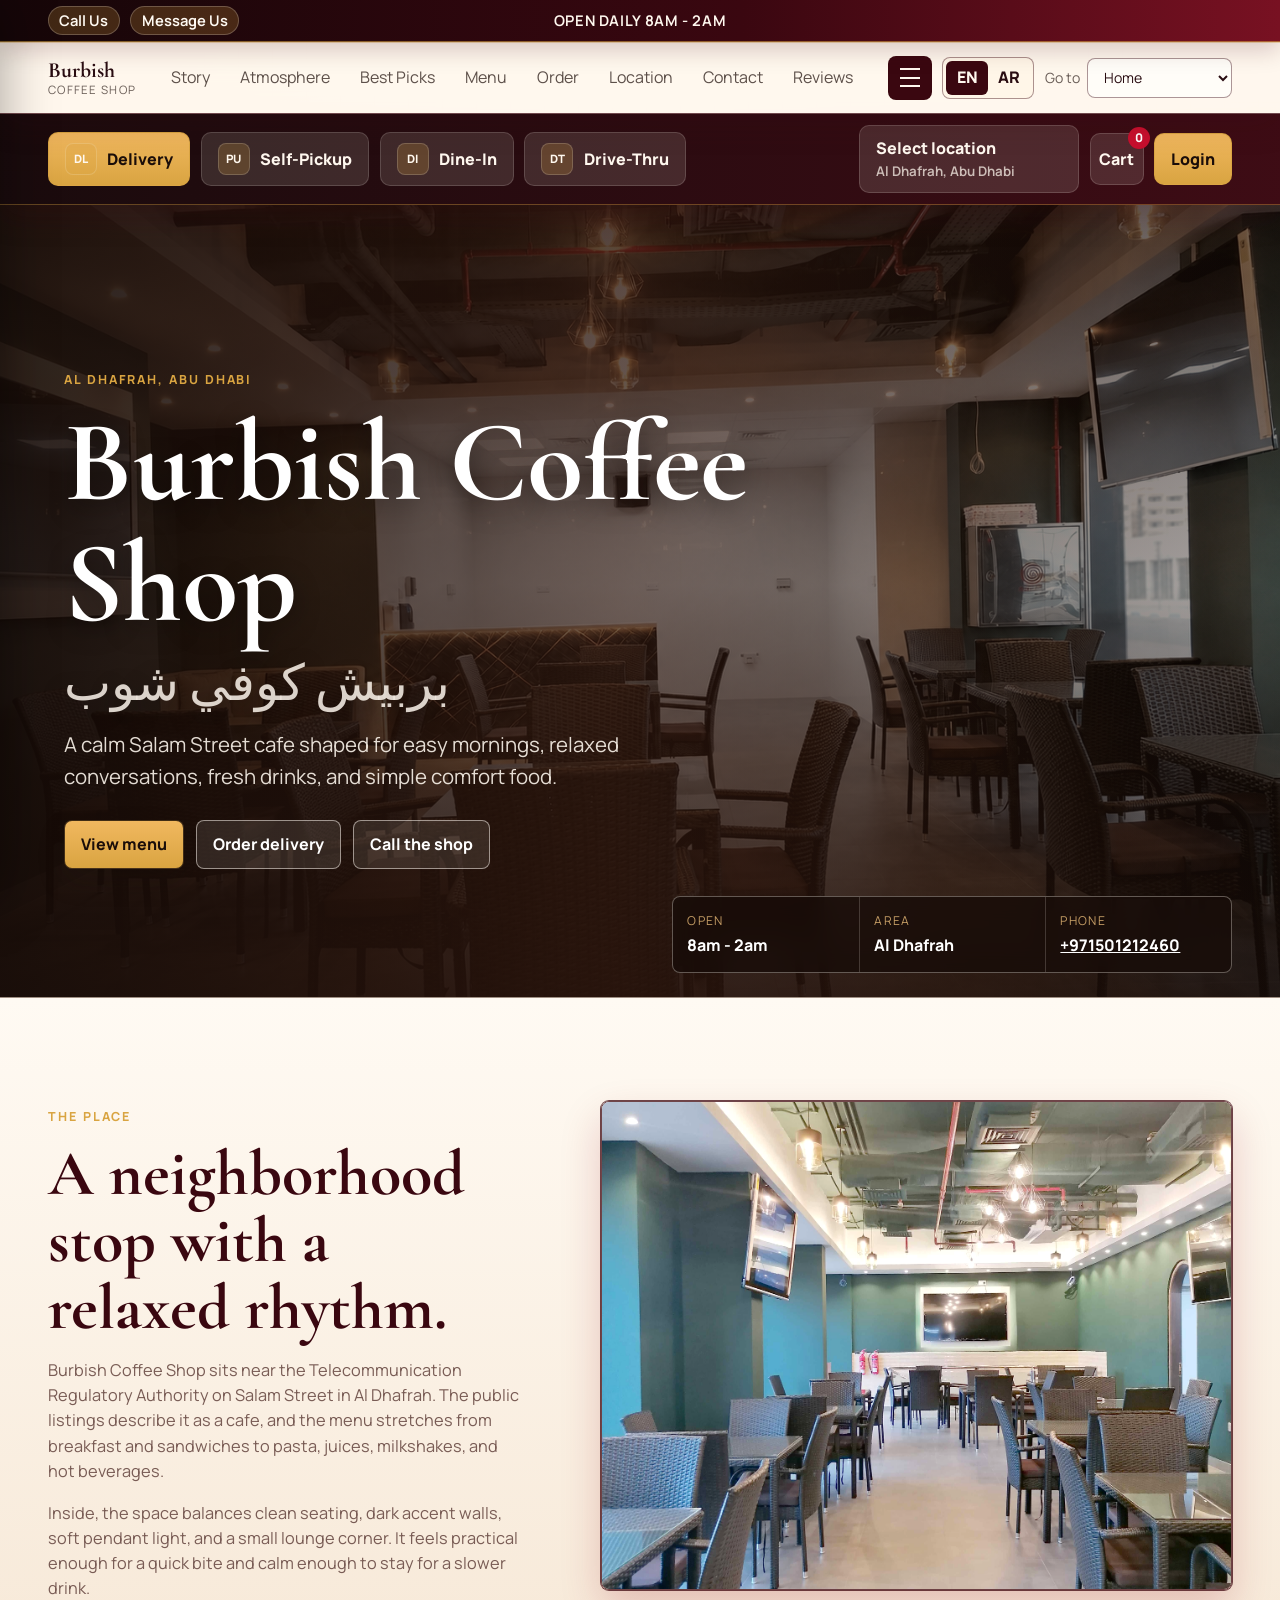
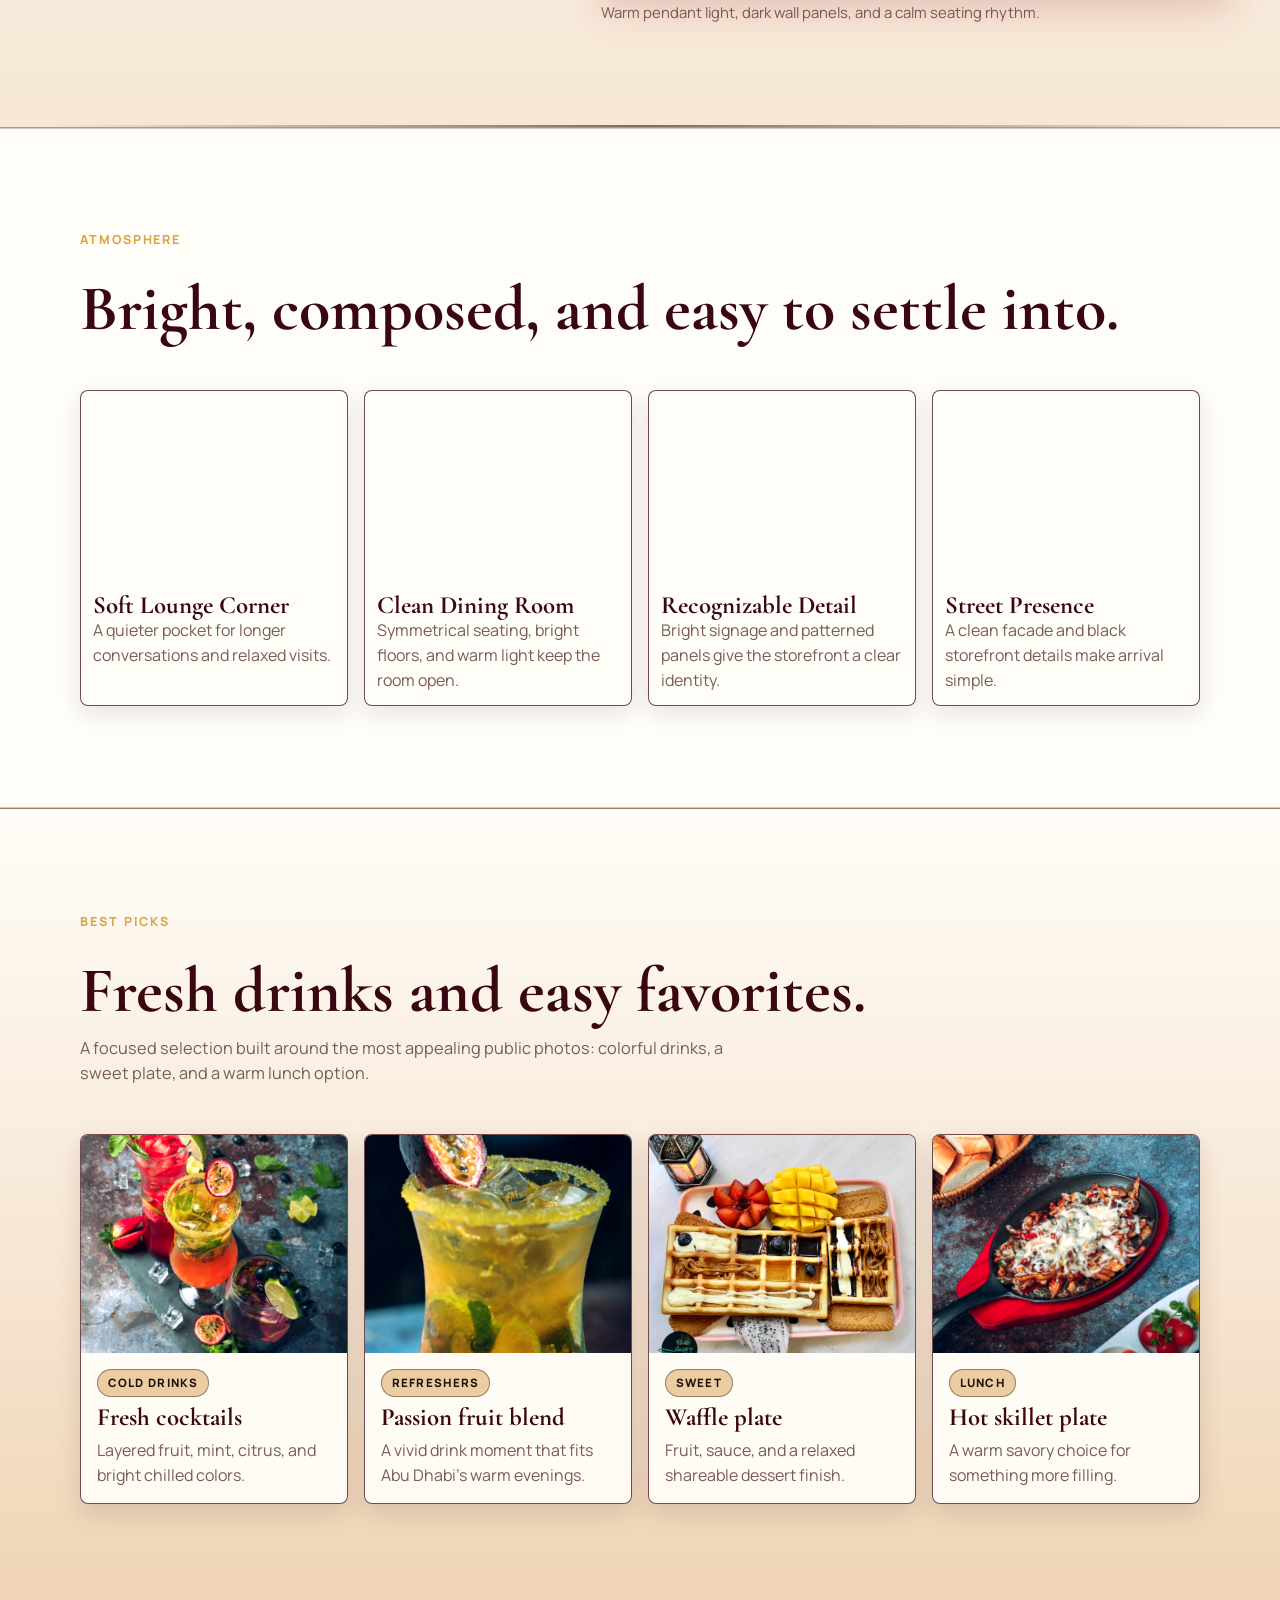
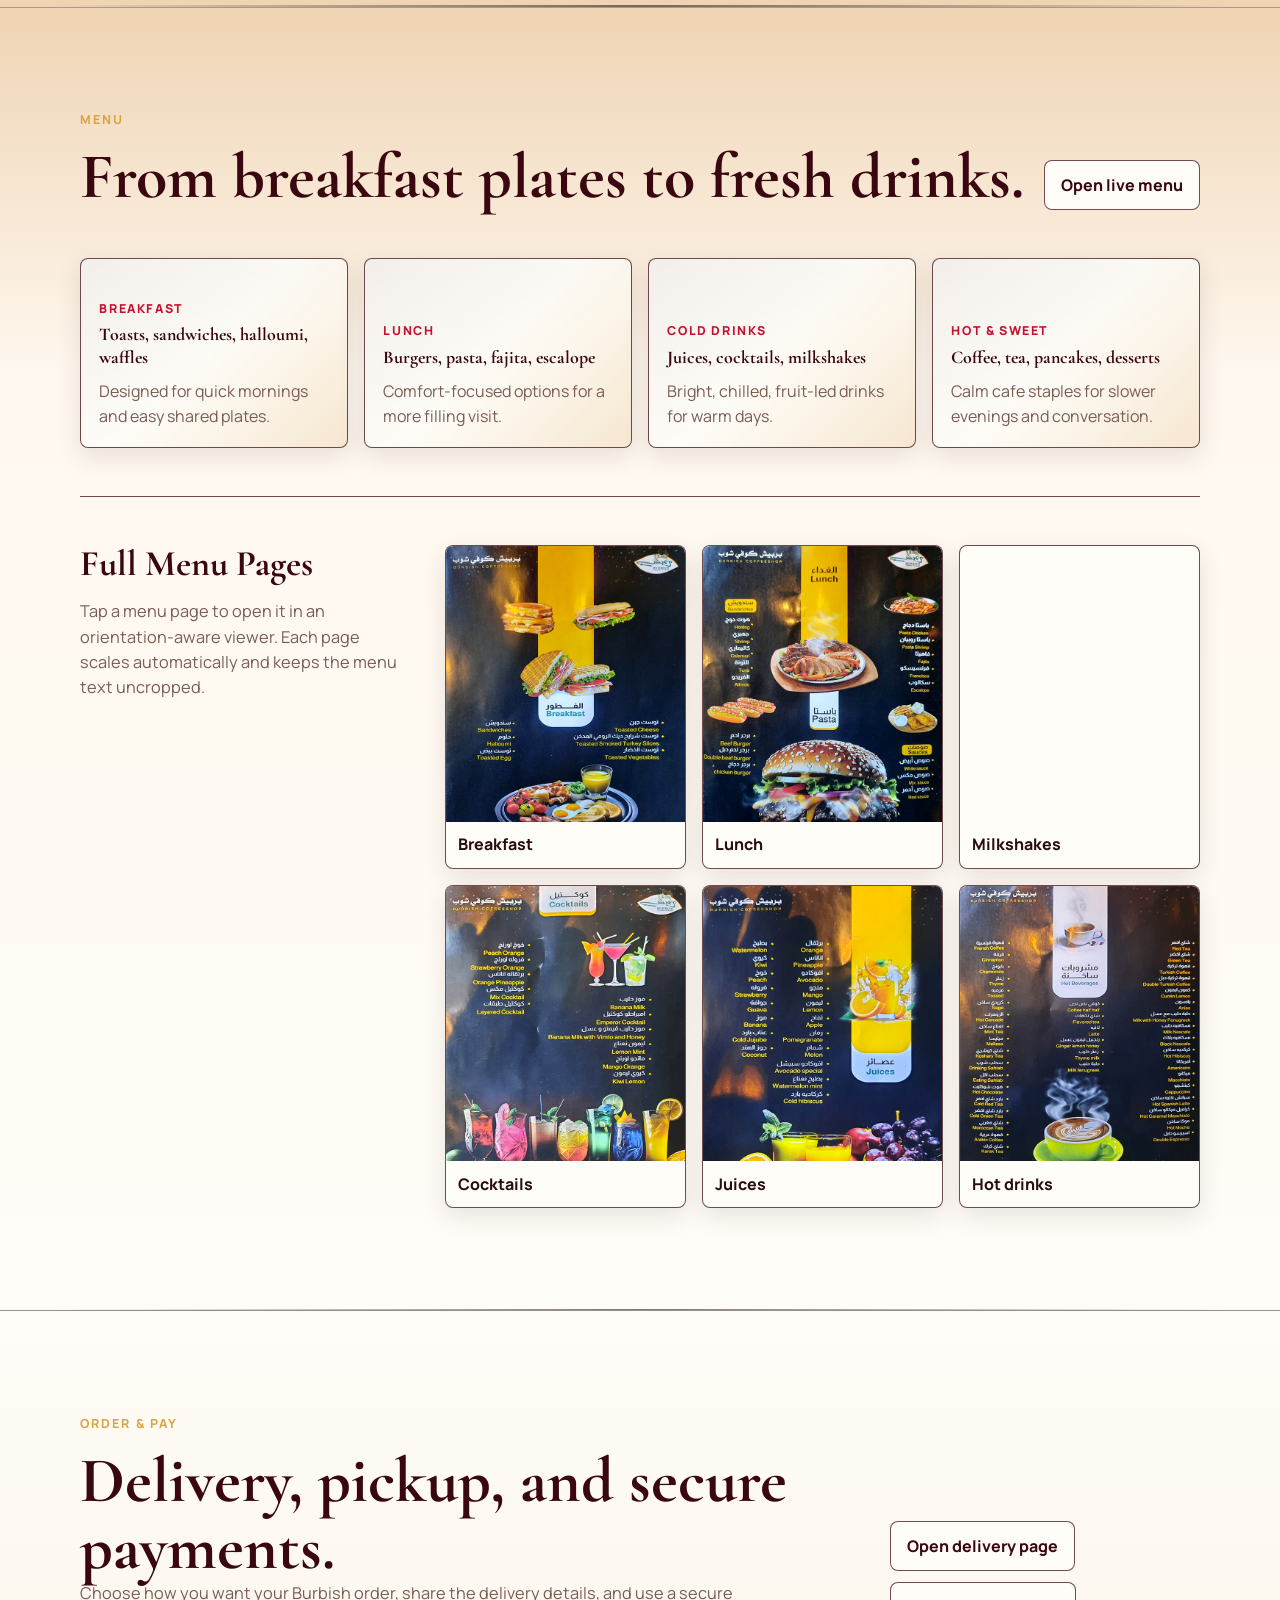
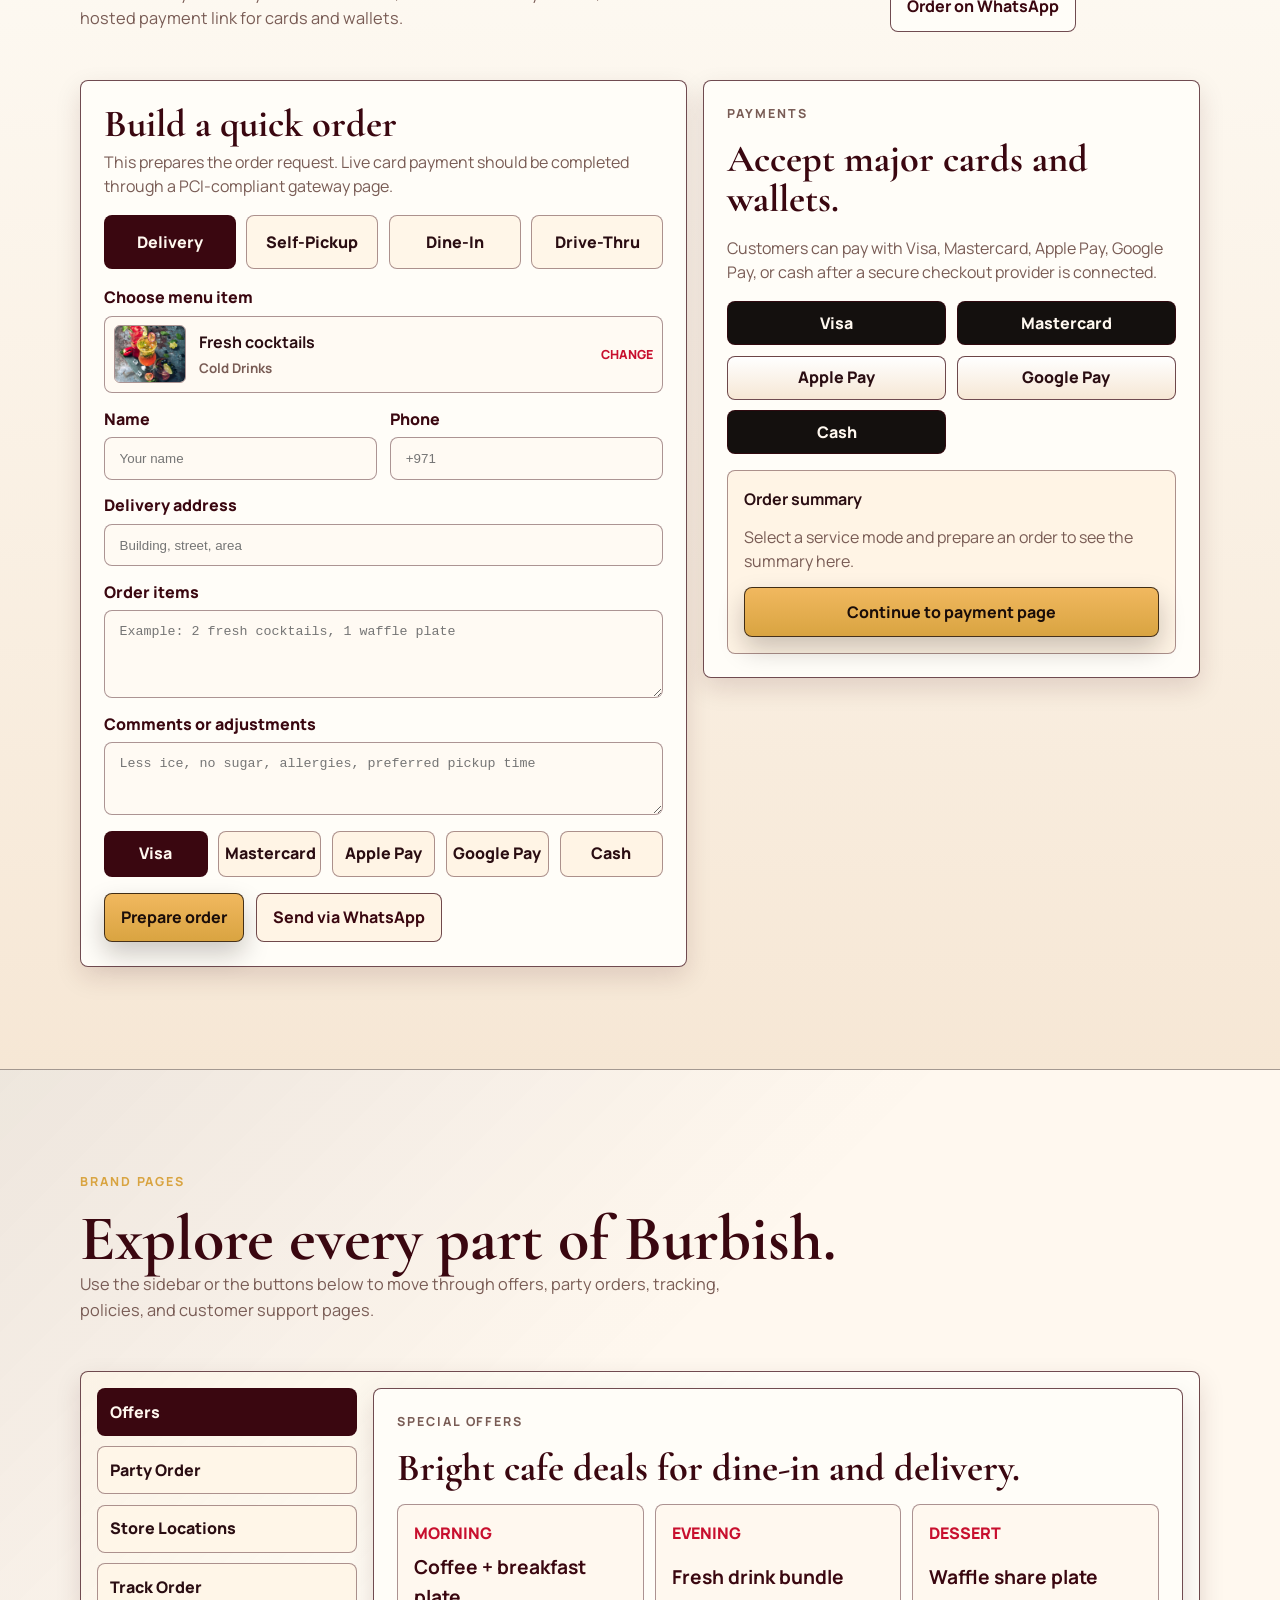
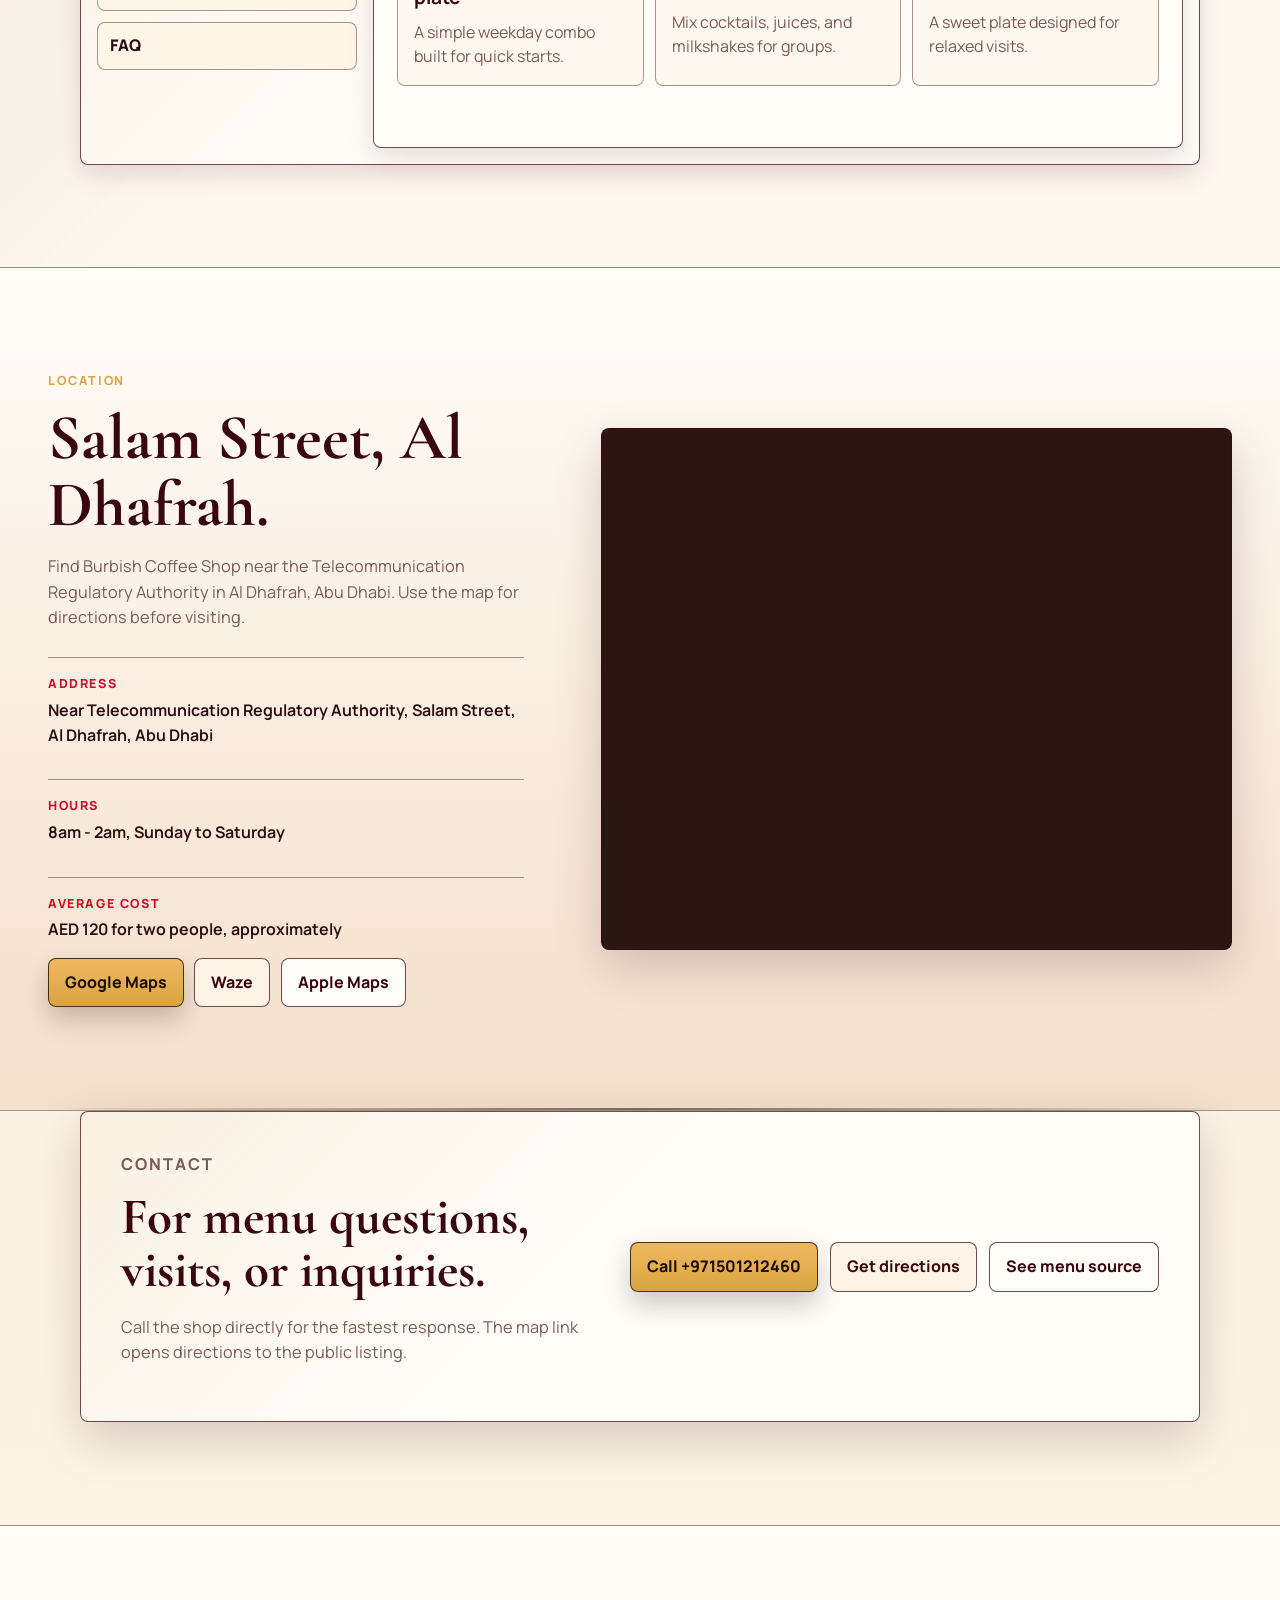
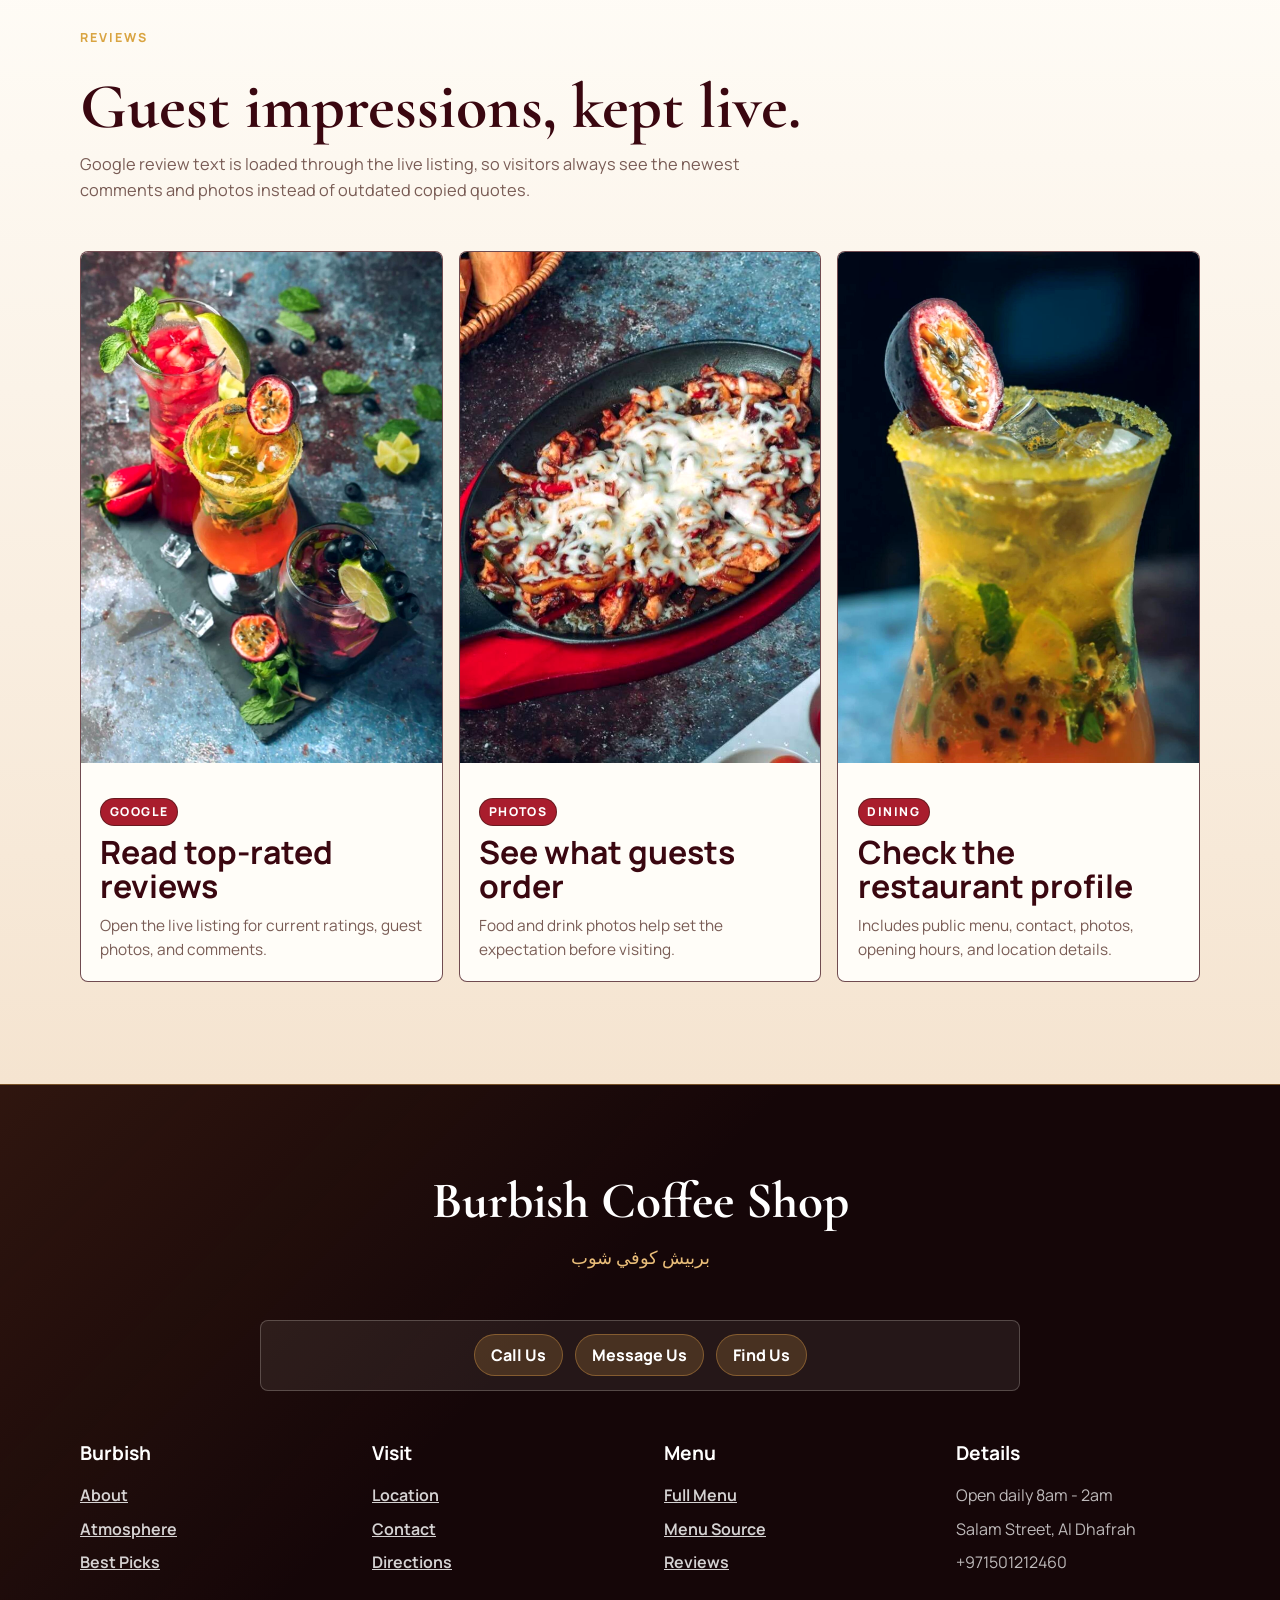
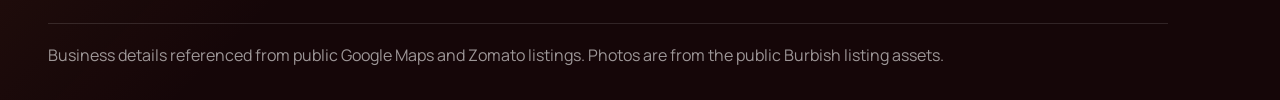
==== commit 7ca25b11: "test7" ====
--- a/index.html
+++ b/index.html
@@ -97,7 +97,7 @@
     </nav>
 
     <div class="service-strip" aria-label="Order type shortcuts">
-      <button class="service-mode is-active" type="button" data-service-mode="Delivery">
+      <button class="service-mode is-active" type="button" data-service-mode="Delivery" data-service-page="delivery.html">
         <span class="mode-icon">DL</span>
         <span data-i18n="service.delivery">Delivery</span>
       </button>
@@ -133,6 +133,8 @@
         <button class="drawer-close" type="button" data-drawer-close aria-label="Close site pages">Close</button>
       </div>
       <nav class="drawer-menu" aria-label="Additional website pages">
+        <a href="delivery.html" data-smooth-page><span class="drawer-icon">DL</span><span>Delivery Details</span><b data-i18n="drawer.new">NEW</b></a>
+        <a href="payment.html" data-smooth-page><span class="drawer-icon">PY</span><span>Payment Page</span></a>
         <a href="#brand-pages" data-page-target="party"><span class="drawer-icon">PO</span><span data-i18n="drawer.party">Party Order</span><b data-i18n="drawer.new">NEW</b></a>
         <a href="#brand-pages" data-page-target="stores"><span class="drawer-icon">SL</span><span data-i18n="drawer.stores">Store Locations</span></a>
         <a href="#brand-pages" data-page-target="track"><span class="drawer-icon">TO</span><span data-i18n="drawer.track">Track Order</span></a>
@@ -163,7 +165,7 @@
         </p>
         <div class="hero-actions">
           <a class="button primary" href="#menu" data-i18n="hero.viewMenu">View menu</a>
-          <a class="button secondary" href="#order" data-i18n="hero.order">Order delivery</a>
+          <a class="button secondary" href="delivery.html" data-smooth-page data-i18n="hero.order">Order delivery</a>
           <a class="button secondary" href="tel:+971501212460" data-i18n="hero.call">Call the shop</a>
         </div>
       </div>
@@ -400,7 +402,10 @@
               and use a secure hosted payment link for cards and wallets.
             </p>
           </div>
-          <a class="text-link" href="https://wa.me/971501212460" target="_blank" rel="noreferrer" data-i18n="order.whatsapp">Order on WhatsApp</a>
+          <div class="inline-actions">
+            <a class="text-link" href="delivery.html" data-smooth-page>Open delivery page</a>
+            <a class="text-link" href="https://wa.me/971501212460" target="_blank" rel="noreferrer" data-i18n="order.whatsapp">Order on WhatsApp</a>
+          </div>
         </div>
 
         <div class="order-workspace">
@@ -430,6 +435,36 @@
             </div>
 
             <div class="form-grid">
+              <div class="wide-field">
+                <span class="field-title">Choose menu item</span>
+                <details class="menu-picker" id="menuPicker">
+                  <summary>
+                    <img id="selectedItemImage" src="assets/images/gallery-07.jpg" alt="Fresh cocktails">
+                    <span>
+                      <strong id="selectedItemName">Fresh cocktails</strong>
+                      <small id="selectedItemMeta">Cold Drinks</small>
+                    </span>
+                  </summary>
+                  <div class="picker-options">
+                    <button type="button" data-order-item="Fresh cocktails" data-order-category="Cold Drinks" data-order-image="assets/images/gallery-07.jpg">
+                      <img src="assets/images/gallery-07.jpg" alt="Fresh cocktails">
+                      <span>Fresh cocktails <small>Cold Drinks</small></span>
+                    </button>
+                    <button type="button" data-order-item="Passion fruit blend" data-order-category="Refreshers" data-order-image="assets/images/gallery-06.jpg">
+                      <img src="assets/images/gallery-06.jpg" alt="Passion fruit blend">
+                      <span>Passion fruit blend <small>Refreshers</small></span>
+                    </button>
+                    <button type="button" data-order-item="Waffle plate" data-order-category="Sweet" data-order-image="assets/images/gallery-05.jpg">
+                      <img src="assets/images/gallery-05.jpg" alt="Waffle plate">
+                      <span>Waffle plate <small>Sweet</small></span>
+                    </button>
+                    <button type="button" data-order-item="Hot skillet plate" data-order-category="Lunch" data-order-image="assets/images/gallery-02.jpg">
+                      <img src="assets/images/gallery-02.jpg" alt="Hot skillet plate">
+                      <span>Hot skillet plate <small>Lunch</small></span>
+                    </button>
+                  </div>
+                </details>
+              </div>
               <label>
                 <span data-i18n="order.name">Name</span>
                 <input type="text" name="customerName" placeholder="Your name">
@@ -445,6 +480,10 @@
               <label class="wide-field">
                 <span data-i18n="order.items">Order items</span>
                 <textarea name="orderItems" rows="4" placeholder="Example: 2 fresh cocktails, 1 waffle plate"></textarea>
+              </label>
+              <label class="wide-field">
+                <span>Comments or adjustments</span>
+                <textarea name="orderNotes" rows="3" placeholder="Less ice, no sugar, allergies, preferred pickup time"></textarea>
               </label>
             </div>
 
@@ -479,7 +518,7 @@
             <div class="checkout-card">
               <strong data-i18n="payment.summaryTitle">Order summary</strong>
               <p id="orderSummary" data-i18n="payment.summaryEmpty">Select a service mode and prepare an order to see the summary here.</p>
-              <a class="button primary" href="https://wa.me/971501212460" target="_blank" rel="noreferrer" data-i18n="payment.checkout">Request secure checkout link</a>
+              <a class="button primary" href="payment.html" data-smooth-page data-i18n="payment.checkout">Continue to payment page</a>
             </div>
           </aside>
         </div>
@@ -537,7 +576,11 @@
               <p class="eyebrow" data-i18n="stores.eyebrow">Store Locations</p>
               <h3 data-i18n="stores.title">Al Dhafrah, Abu Dhabi.</h3>
               <p data-i18n="stores.copy">Near Telecommunication Regulatory Authority, Salam Street. Open daily from 8am to 2am.</p>
-              <a class="button primary" href="https://www.google.com/maps/search/?api=1&amp;query=24.4849389,54.3823427" target="_blank" rel="noreferrer" data-i18n="stores.cta">Open map</a>
+              <div class="map-actions">
+                <a class="button primary" href="https://www.google.com/maps/search/?api=1&amp;query=24.4849389,54.3823427" target="_blank" rel="noreferrer">Google Maps</a>
+                <a class="button secondary" href="https://waze.com/ul?ll=24.4849389,54.3823427&amp;navigate=yes" target="_blank" rel="noreferrer">Waze</a>
+                <a class="button ghost" href="https://maps.apple.com/?ll=24.4849389,54.3823427&amp;q=Burbish%20Coffee%20Shop" target="_blank" rel="noreferrer">Apple Maps</a>
+              </div>
             </article>
 
             <article class="page-panel" data-page="track" hidden>
@@ -627,6 +670,11 @@
               <dd>AED 120 for two people, approximately</dd>
             </div>
           </dl>
+          <div class="map-actions">
+            <a class="button primary" href="https://www.google.com/maps/search/?api=1&amp;query=24.4849389,54.3823427" target="_blank" rel="noreferrer">Google Maps</a>
+            <a class="button secondary" href="https://waze.com/ul?ll=24.4849389,54.3823427&amp;navigate=yes" target="_blank" rel="noreferrer">Waze</a>
+            <a class="button ghost" href="https://maps.apple.com/?ll=24.4849389,54.3823427&amp;q=Burbish%20Coffee%20Shop" target="_blank" rel="noreferrer">Apple Maps</a>
+          </div>
         </div>
         <div class="map-wrap">
           <iframe
--- a/styles.css
+++ b/styles.css
@@ -1,22 +1,23 @@
 :root {
-  --ink: #241510;
-  --muted: #725f54;
-  --paper: #fff8ef;
+  --ink: #2a0d12;
+  --muted: #795c55;
+  --paper: #fff7ec;
   --surface: #fffdf8;
-  --cream: #f6e7d5;
-  --warm: #edc996;
-  --cocoa: #170c08;
-  --espresso: #21130f;
-  --copper: #b86832;
-  --berry: #a33c45;
-  --gold: #d89a45;
-  --line: rgba(36, 21, 16, 0.46);
-  --line-strong: rgba(36, 21, 16, 0.72);
-  --shadow: 0 18px 48px rgba(36, 21, 16, 0.18);
-  --soft-shadow: 0 10px 26px rgba(36, 21, 16, 0.13);
-  --ring: 0 0 0 1px rgba(36, 21, 16, 0.72), 0 18px 42px rgba(88, 45, 28, 0.2);
+  --cream: #f6e2c3;
+  --warm: #e7bd70;
+  --cocoa: #150608;
+  --espresso: #3a0710;
+  --copper: #a91d2d;
+  --berry: #c80f2e;
+  --gold: #d9a441;
+  --line: rgba(58, 7, 16, 0.42);
+  --line-strong: rgba(58, 7, 16, 0.72);
+  --shadow: 0 18px 48px rgba(58, 7, 16, 0.18);
+  --soft-shadow: 0 10px 26px rgba(58, 7, 16, 0.13);
+  --ring: 0 0 0 1px rgba(58, 7, 16, 0.72), 0 18px 42px rgba(137, 15, 31, 0.2);
   --font-body: "Manrope", "Segoe UI", Arial, sans-serif;
   --font-display: "Cormorant Garamond", Georgia, "Times New Roman", serif;
+  --chrome-offset: 184px;
   --radius: 8px;
 }
 
@@ -32,9 +33,15 @@
   margin: 0;
   color: var(--ink);
   background:
-    linear-gradient(180deg, #fffaf3 0%, #f8ebda 46%, #fffdf8 100%);
+    linear-gradient(180deg, #fff8ee 0%, #f7e3c7 46%, #fffdf8 100%);
   font-family: var(--font-body);
   line-height: 1.55;
+  opacity: 1;
+  transition: opacity 220ms ease;
+}
+
+body.is-leaving {
+  opacity: 0;
 }
 
 body::before {
@@ -44,9 +51,9 @@
   pointer-events: none;
   content: "";
   background:
-    linear-gradient(90deg, rgba(36, 21, 16, 0.035) 1px, transparent 1px),
-    linear-gradient(180deg, rgba(36, 21, 16, 0.035) 1px, transparent 1px),
-    linear-gradient(135deg, rgba(216, 154, 69, 0.12), transparent 34%, rgba(163, 60, 69, 0.06) 78%);
+    linear-gradient(90deg, rgba(58, 7, 16, 0.035) 1px, transparent 1px),
+    linear-gradient(180deg, rgba(58, 7, 16, 0.035) 1px, transparent 1px),
+    linear-gradient(135deg, rgba(217, 164, 65, 0.14), transparent 34%, rgba(200, 15, 46, 0.07) 78%);
   background-size: 34px 34px, 34px 34px, auto;
 }
 
@@ -82,8 +89,8 @@
 }
 
 .site-nav {
-  position: fixed;
-  inset: 36px 0 auto 0;
+  position: sticky;
+  top: 36px;
   z-index: 30;
   min-height: 72px;
   display: grid;
@@ -92,16 +99,16 @@
   align-items: center;
   padding: 0.75rem clamp(1rem, 4vw, 3rem);
   color: var(--ink);
-  background: rgba(255, 250, 243, 0.92);
-  border-top: 1px solid rgba(216, 154, 69, 0.35);
+  background: rgba(255, 248, 238, 0.94);
+  border-top: 1px solid rgba(217, 164, 65, 0.38);
   border-bottom: 1.5px solid var(--line-strong);
-  box-shadow: 0 12px 32px rgba(36, 21, 16, 0.14);
+  box-shadow: 0 12px 32px rgba(58, 7, 16, 0.14);
   backdrop-filter: blur(16px);
 }
 
 .utility-bar {
-  position: fixed;
-  inset: 0 0 auto 0;
+  position: sticky;
+  top: 0;
   z-index: 31;
   min-height: 36px;
   display: grid;
@@ -110,9 +117,9 @@
   gap: 1rem;
   padding: 0.35rem clamp(1rem, 4vw, 3rem);
   color: #fff8ef;
-  background: linear-gradient(90deg, #170c08 0%, #2d1710 58%, #4a2417 100%);
-  border-bottom: 1px solid rgba(216, 154, 69, 0.5);
-  box-shadow: 0 8px 24px rgba(36, 21, 16, 0.18);
+  background: linear-gradient(90deg, #150608 0%, #3a0710 58%, #781122 100%);
+  border-bottom: 1px solid rgba(217, 164, 65, 0.55);
+  box-shadow: 0 8px 24px rgba(58, 7, 16, 0.2);
   font-size: 0.92rem;
   font-weight: 650;
 }
@@ -135,7 +142,7 @@
 .utility-inner a {
   padding: 0.15rem 0.65rem;
   color: #fffaf3;
-  background: rgba(216, 154, 69, 0.2);
+  background: rgba(217, 164, 65, 0.22);
   border: 1px solid rgba(255, 248, 239, 0.22);
 }
 
@@ -190,8 +197,8 @@
 .nav-links a:hover,
 .nav-links a.is-active {
   color: var(--ink);
-  background: rgba(216, 154, 69, 0.18);
-  border-color: rgba(36, 21, 16, 0.26);
+  background: rgba(217, 164, 65, 0.2);
+  border-color: rgba(58, 7, 16, 0.26);
 }
 
 .nav-controls {
@@ -274,18 +281,19 @@
 }
 
 .service-strip {
-  position: fixed;
-  inset: 108px 0 auto 0;
+  position: sticky;
+  top: 108px;
   z-index: 29;
   display: flex;
   align-items: center;
   gap: 0.65rem;
   overflow-x: auto;
+  scroll-snap-type: x proximity;
   padding: 0.7rem clamp(1rem, 4vw, 3rem);
   color: #fff8ef;
-  background: rgba(23, 12, 8, 0.96);
-  border-bottom: 1.5px solid rgba(216, 154, 69, 0.36);
-  box-shadow: 0 12px 30px rgba(23, 12, 8, 0.24);
+  background: linear-gradient(90deg, rgba(21, 6, 8, 0.98), rgba(58, 7, 16, 0.98));
+  border-bottom: 1.5px solid rgba(217, 164, 65, 0.38);
+  box-shadow: 0 12px 30px rgba(58, 7, 16, 0.24);
 }
 
 .service-strip::-webkit-scrollbar {
@@ -308,13 +316,22 @@
   border-radius: 10px;
   padding: 0.65rem 1rem;
   font-weight: 800;
+  scroll-snap-align: start;
+  transition: transform 180ms ease, background 180ms ease, border-color 180ms ease;
 }
 
 .service-mode.is-active,
 .login-button {
   color: #1a0d09;
   background: linear-gradient(180deg, #f1b85f 0%, var(--gold) 100%);
-  border-color: rgba(216, 154, 69, 0.8);
+  border-color: rgba(217, 164, 65, 0.85);
+}
+
+.service-mode:hover,
+.service-location:hover,
+.cart-button:hover,
+.login-button:hover {
+  transform: translateY(-1px);
 }
 
 .mode-icon,
@@ -325,7 +342,7 @@
   display: inline-grid;
   place-items: center;
   color: #fff8ef;
-  background: rgba(216, 154, 69, 0.22);
+  background: rgba(217, 164, 65, 0.22);
   border: 1px solid rgba(255, 248, 239, 0.18);
   border-radius: 8px;
   font-size: 0.72rem;
@@ -465,7 +482,7 @@
 }
 
 .section {
-  scroll-margin-top: 124px;
+  scroll-margin-top: var(--chrome-offset);
 }
 
 .hero {
@@ -582,6 +599,15 @@
   color: var(--espresso);
   border: 1.5px solid var(--line-strong);
   background: var(--surface);
+}
+
+.flow-card .button.secondary,
+.map-actions .button.secondary,
+.order-form .button.secondary,
+.payment-panel .button.secondary {
+  color: var(--espresso);
+  border-color: var(--line-strong);
+  background: #fff4e5;
 }
 
 .text-link {
@@ -802,6 +828,13 @@
   gap: 1rem;
 }
 
+.inline-actions,
+.map-actions {
+  display: flex;
+  flex-wrap: wrap;
+  gap: 0.65rem;
+}
+
 .atmosphere-grid {
   width: min(1120px, 100%);
   margin: 0 auto;
@@ -1014,6 +1047,13 @@
   font-weight: 800;
 }
 
+.field-title {
+  display: block;
+  margin-bottom: 0.35rem;
+  color: var(--espresso);
+  font-weight: 800;
+}
+
 .wide-field {
   grid-column: 1 / -1;
 }
@@ -1031,6 +1071,92 @@
   resize: vertical;
 }
 
+.menu-picker {
+  position: relative;
+}
+
+.menu-picker summary {
+  min-height: 74px;
+  display: grid;
+  grid-template-columns: 72px 1fr auto;
+  gap: 0.8rem;
+  align-items: center;
+  cursor: pointer;
+  list-style: none;
+  color: var(--ink);
+  background: #fffaf3;
+  border: 1.5px solid var(--line);
+  border-radius: var(--radius);
+  padding: 0.55rem;
+}
+
+.menu-picker summary::-webkit-details-marker {
+  display: none;
+}
+
+.menu-picker summary::after {
+  justify-self: end;
+  content: "Change";
+  color: var(--berry);
+  font-size: 0.78rem;
+  font-weight: 900;
+  text-transform: uppercase;
+}
+
+.menu-picker summary img,
+.picker-options img,
+.delivery-choice img {
+  width: 100%;
+  height: 58px;
+  object-fit: cover;
+  border-radius: 6px;
+  border: 1px solid var(--line);
+}
+
+.menu-picker summary span,
+.picker-options span {
+  display: grid;
+  gap: 0.15rem;
+}
+
+.menu-picker small,
+.picker-options small {
+  color: var(--muted);
+  font-weight: 700;
+}
+
+.picker-options {
+  position: absolute;
+  inset: calc(100% + 0.45rem) 0 auto 0;
+  z-index: 12;
+  display: grid;
+  gap: 0.45rem;
+  padding: 0.5rem;
+  background: var(--surface);
+  border: 1.5px solid var(--line-strong);
+  border-radius: var(--radius);
+  box-shadow: var(--shadow);
+}
+
+.picker-options button,
+.delivery-choice {
+  display: grid;
+  grid-template-columns: 76px 1fr;
+  gap: 0.75rem;
+  align-items: center;
+  color: var(--ink);
+  text-align: left;
+  background: #fff8ef;
+  border: 1.5px solid var(--line);
+  border-radius: var(--radius);
+  padding: 0.45rem;
+  cursor: pointer;
+}
+
+.picker-options button:hover {
+  border-color: var(--berry);
+}
+
 .payment-options {
   grid-template-columns: repeat(5, minmax(0, 1fr));
   margin-top: 1rem;
@@ -1059,7 +1185,7 @@
 
 .payment-panel {
   position: sticky;
-  top: 180px;
+  top: var(--chrome-offset);
   display: grid;
   gap: 1rem;
 }
@@ -1261,7 +1387,7 @@
 
 .full-menu-copy {
   position: sticky;
-  top: 96px;
+  top: var(--chrome-offset);
 }
 
 .full-menu-copy h3 {
@@ -1639,6 +1765,140 @@
   width: min(740px, 100%);
 }
 
+.flow-page {
+  min-height: 100svh;
+  display: grid;
+  grid-template-rows: auto 1fr auto;
+}
+
+.page-hero {
+  padding: clamp(2.5rem, 6vw, 5rem) clamp(1rem, 4vw, 3rem);
+  color: #fff8ef;
+  background:
+    linear-gradient(90deg, rgba(21, 6, 8, 0.94), rgba(90, 9, 24, 0.82)),
+    url("assets/images/interior-enhanced-ai.png") center / cover;
+  border-bottom: 1.5px solid rgba(217, 164, 65, 0.45);
+}
+
+.page-hero-inner,
+.flow-grid,
+.delivery-guide,
+.pay-method-grid {
+  width: min(1120px, 100%);
+  margin: 0 auto;
+}
+
+.page-hero-inner {
+  display: grid;
+  gap: 1rem;
+}
+
+.page-hero h1 {
+  max-width: 820px;
+  margin: 0;
+  font-family: var(--font-display);
+  font-size: clamp(3rem, 7vw, 6rem);
+  line-height: 0.95;
+}
+
+.page-hero p {
+  max-width: 680px;
+  margin: 0;
+  color: rgba(255, 248, 239, 0.82);
+  font-size: 1.08rem;
+}
+
+.flow-section {
+  padding: clamp(3rem, 6vw, 5rem) clamp(1rem, 4vw, 3rem);
+}
+
+.flow-grid {
+  display: grid;
+  grid-template-columns: minmax(0, 1.1fr) minmax(320px, 0.9fr);
+  gap: 1rem;
+  align-items: start;
+}
+
+.flow-card {
+  display: grid;
+  gap: 1rem;
+  padding: clamp(1rem, 3vw, 1.5rem);
+  background: var(--surface);
+  border: 1.5px solid var(--line-strong);
+  border-radius: var(--radius);
+  box-shadow: var(--soft-shadow);
+}
+
+.flow-card h2,
+.flow-card h3 {
+  margin: 0;
+  color: var(--espresso);
+  font-family: var(--font-display);
+  font-size: clamp(1.8rem, 3vw, 2.6rem);
+  line-height: 1.05;
+}
+
+.delivery-guide {
+  display: grid;
+  grid-template-columns: repeat(3, minmax(0, 1fr));
+  gap: 1rem;
+  margin-top: 1rem;
+}
+
+.delivery-guide article {
+  padding: 1rem;
+  background: #fff8ef;
+  border: 1.5px solid var(--line);
+  border-radius: var(--radius);
+}
+
+.delivery-choice-list {
+  display: grid;
+  gap: 0.65rem;
+}
+
+.delivery-choice.is-active {
+  color: #fff8ef;
+  background: var(--espresso);
+}
+
+.delivery-choice.is-active small {
+  color: rgba(255, 248, 239, 0.72);
+}
+
+.pay-method-grid {
+  display: grid;
+  grid-template-columns: repeat(4, minmax(0, 1fr));
+  gap: 1rem;
+}
+
+.pay-card {
+  min-height: 160px;
+  display: grid;
+  align-content: space-between;
+  gap: 1rem;
+  padding: 1rem;
+  color: var(--ink);
+  background: var(--surface);
+  border: 1.5px solid var(--line-strong);
+  border-radius: var(--radius);
+  box-shadow: var(--soft-shadow);
+}
+
+.pay-card strong {
+  display: block;
+  color: var(--espresso);
+  font-size: 1.25rem;
+}
+
+.secure-note {
+  padding: 1rem;
+  color: #fff8ef;
+  background: linear-gradient(135deg, var(--espresso), #781122);
+  border: 1.5px solid rgba(217, 164, 65, 0.45);
+  border-radius: var(--radius);
+}
+
 [dir="rtl"] body {
   text-align: right;
 }
@@ -1689,6 +1949,7 @@
   .contact-panel,
   .order-workspace,
   .page-shell,
+  .flow-grid,
   .full-menu {
     grid-template-columns: 1fr;
   }
@@ -1701,6 +1962,8 @@
   .signature-grid,
   .menu-categories,
   .offer-grid,
+  .delivery-guide,
+  .pay-method-grid,
   .review-grid {
     grid-template-columns: repeat(2, minmax(0, 1fr));
   }
@@ -1740,7 +2003,7 @@
   }
 
   .site-nav {
-    inset: 56px 0 auto 0;
+    top: 56px;
     min-height: 64px;
     padding: 0.65rem 0.75rem;
   }
@@ -1759,7 +2022,7 @@
   }
 
   .service-strip {
-    inset: 120px 0 auto 0;
+    top: 120px;
     padding: 0.55rem 0.75rem;
   }
 
@@ -1842,6 +2105,8 @@
   .payment-badges,
   .form-grid,
   .offer-grid,
+  .delivery-guide,
+  .pay-method-grid,
   .review-grid,
   .menu-page-grid {
     grid-template-columns: 1fr;
